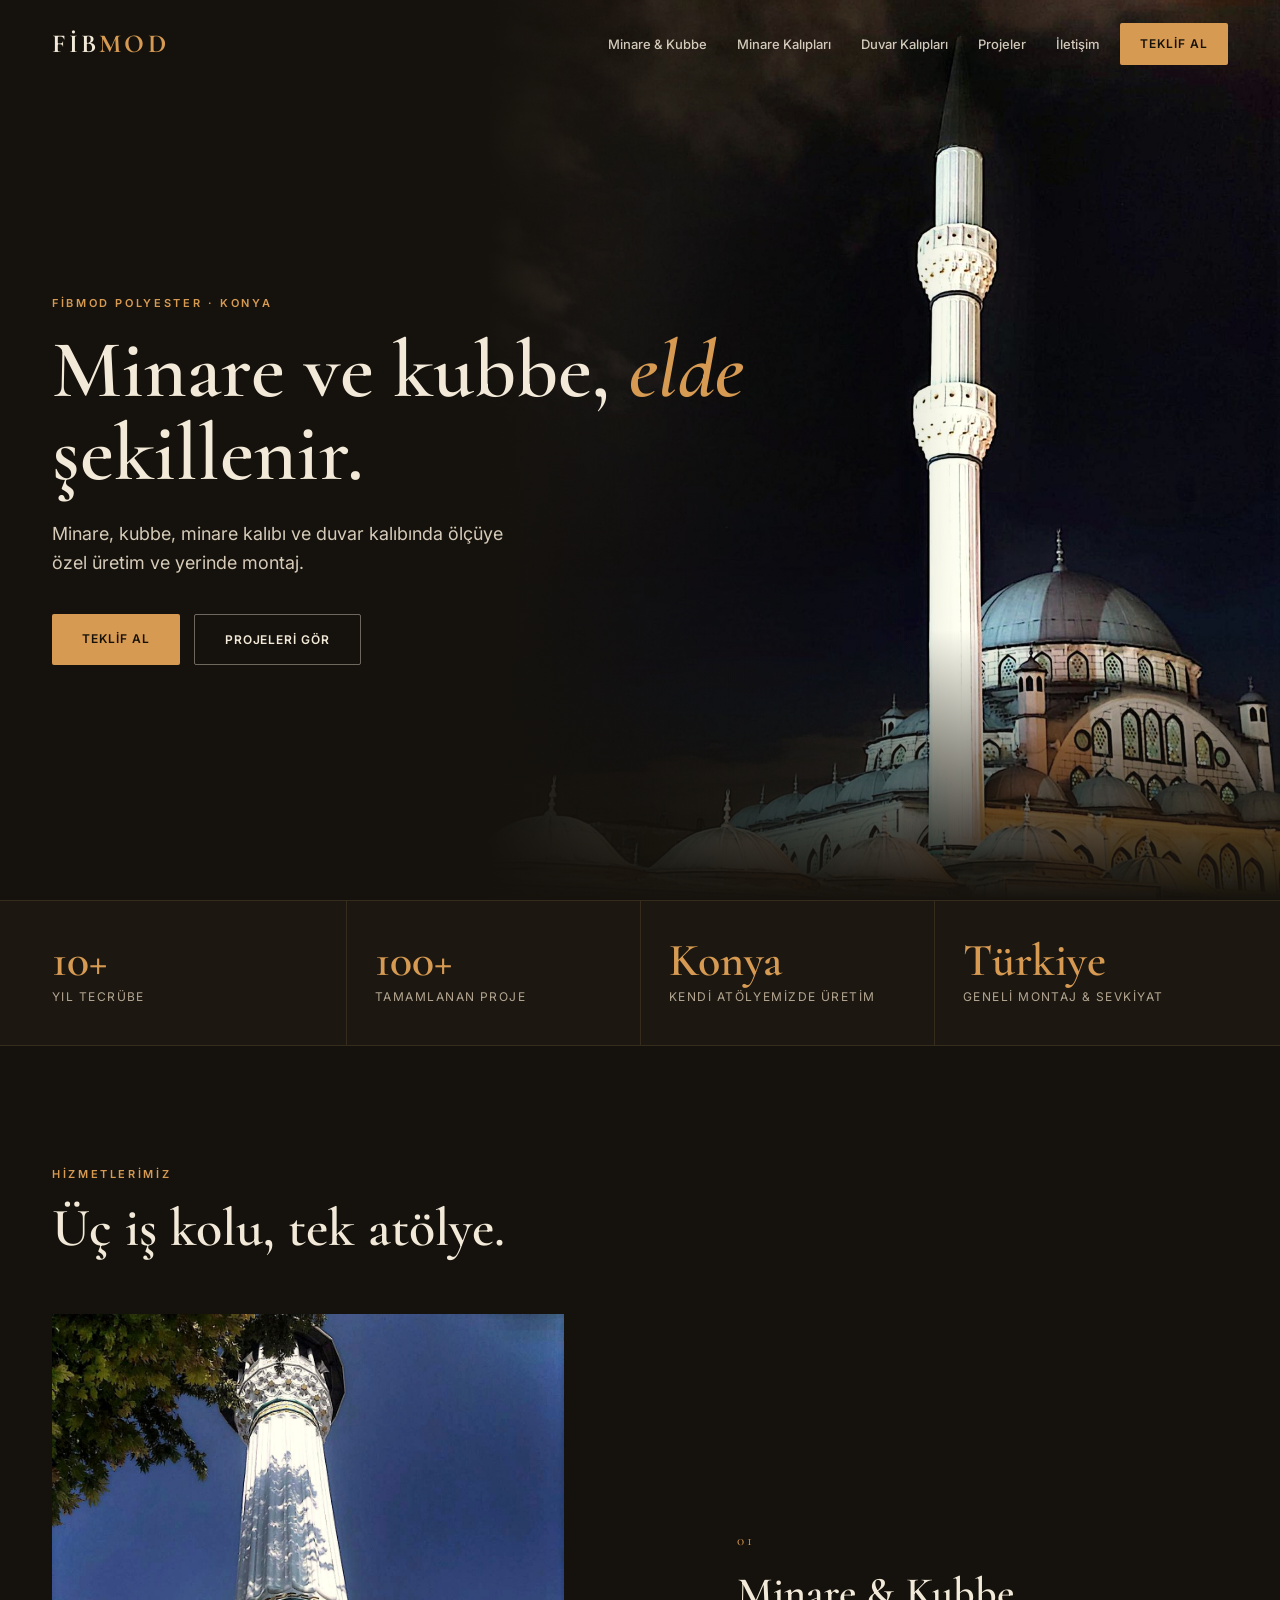
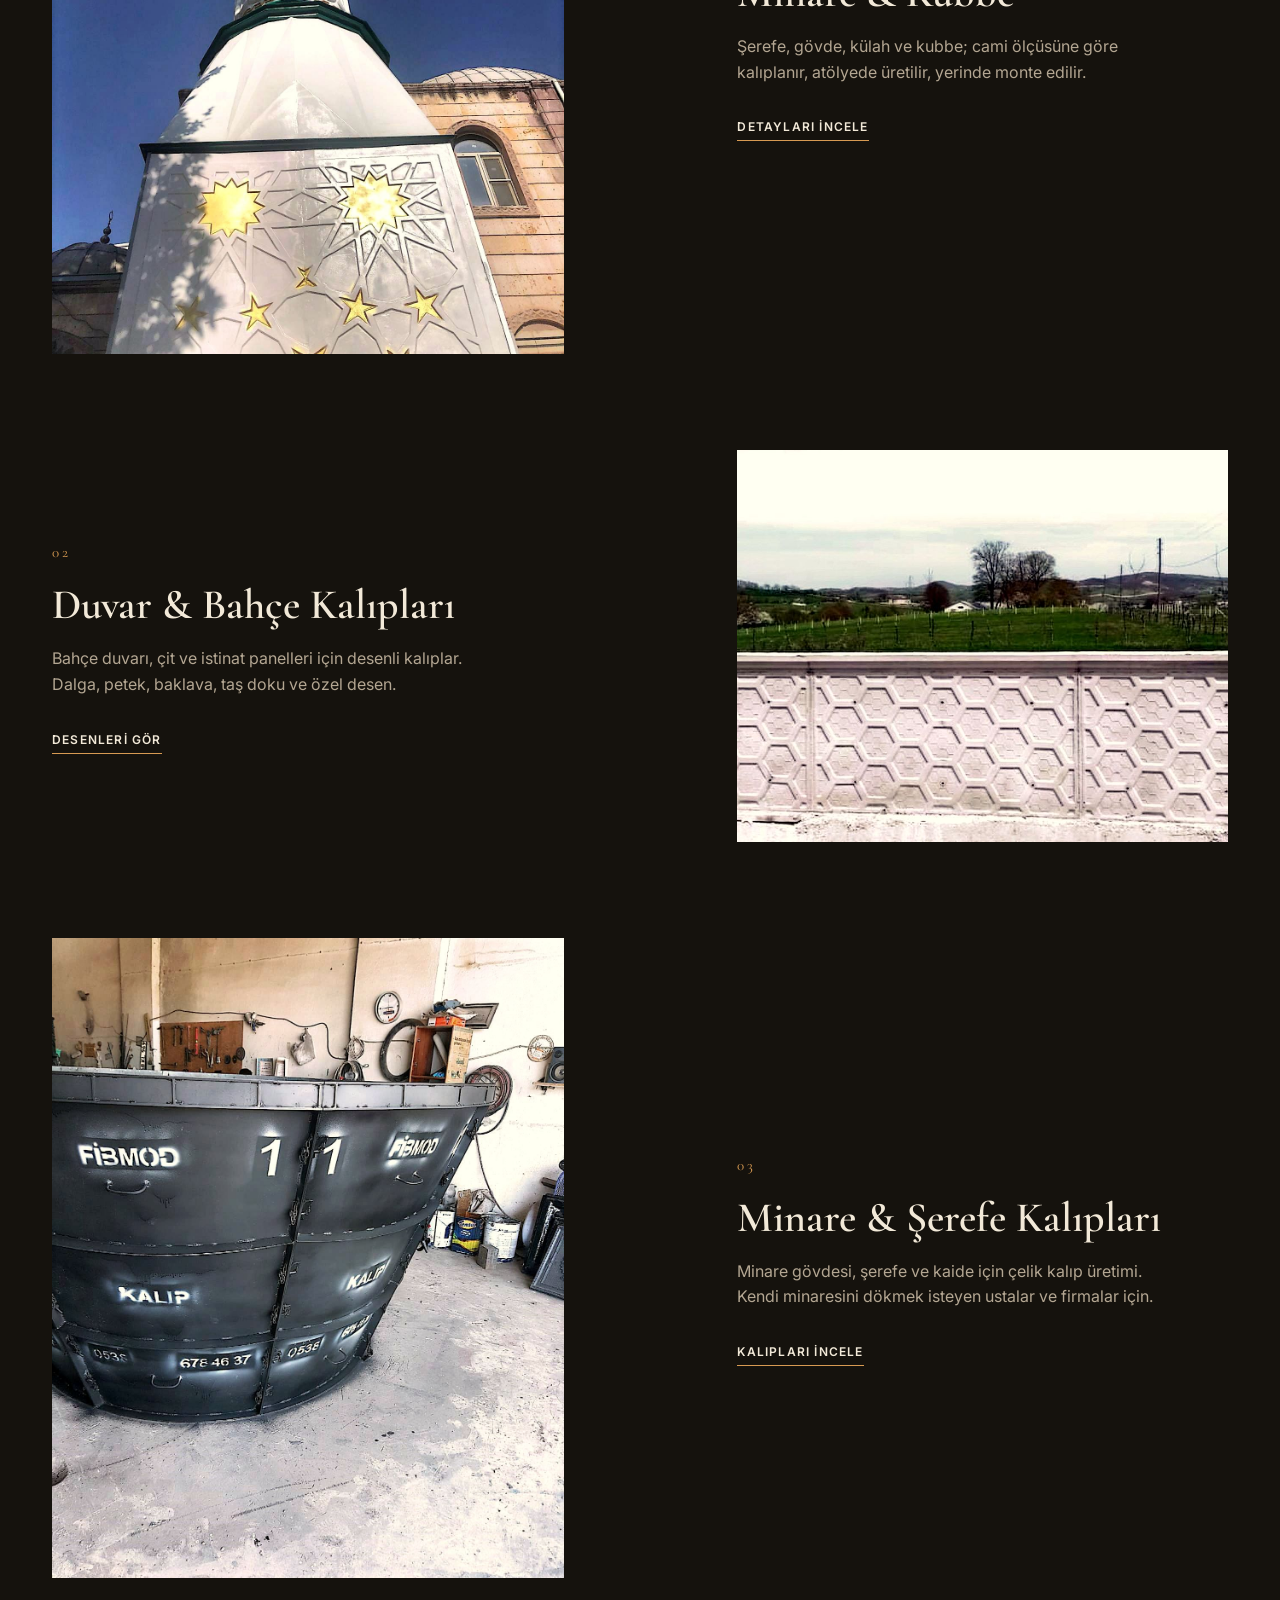
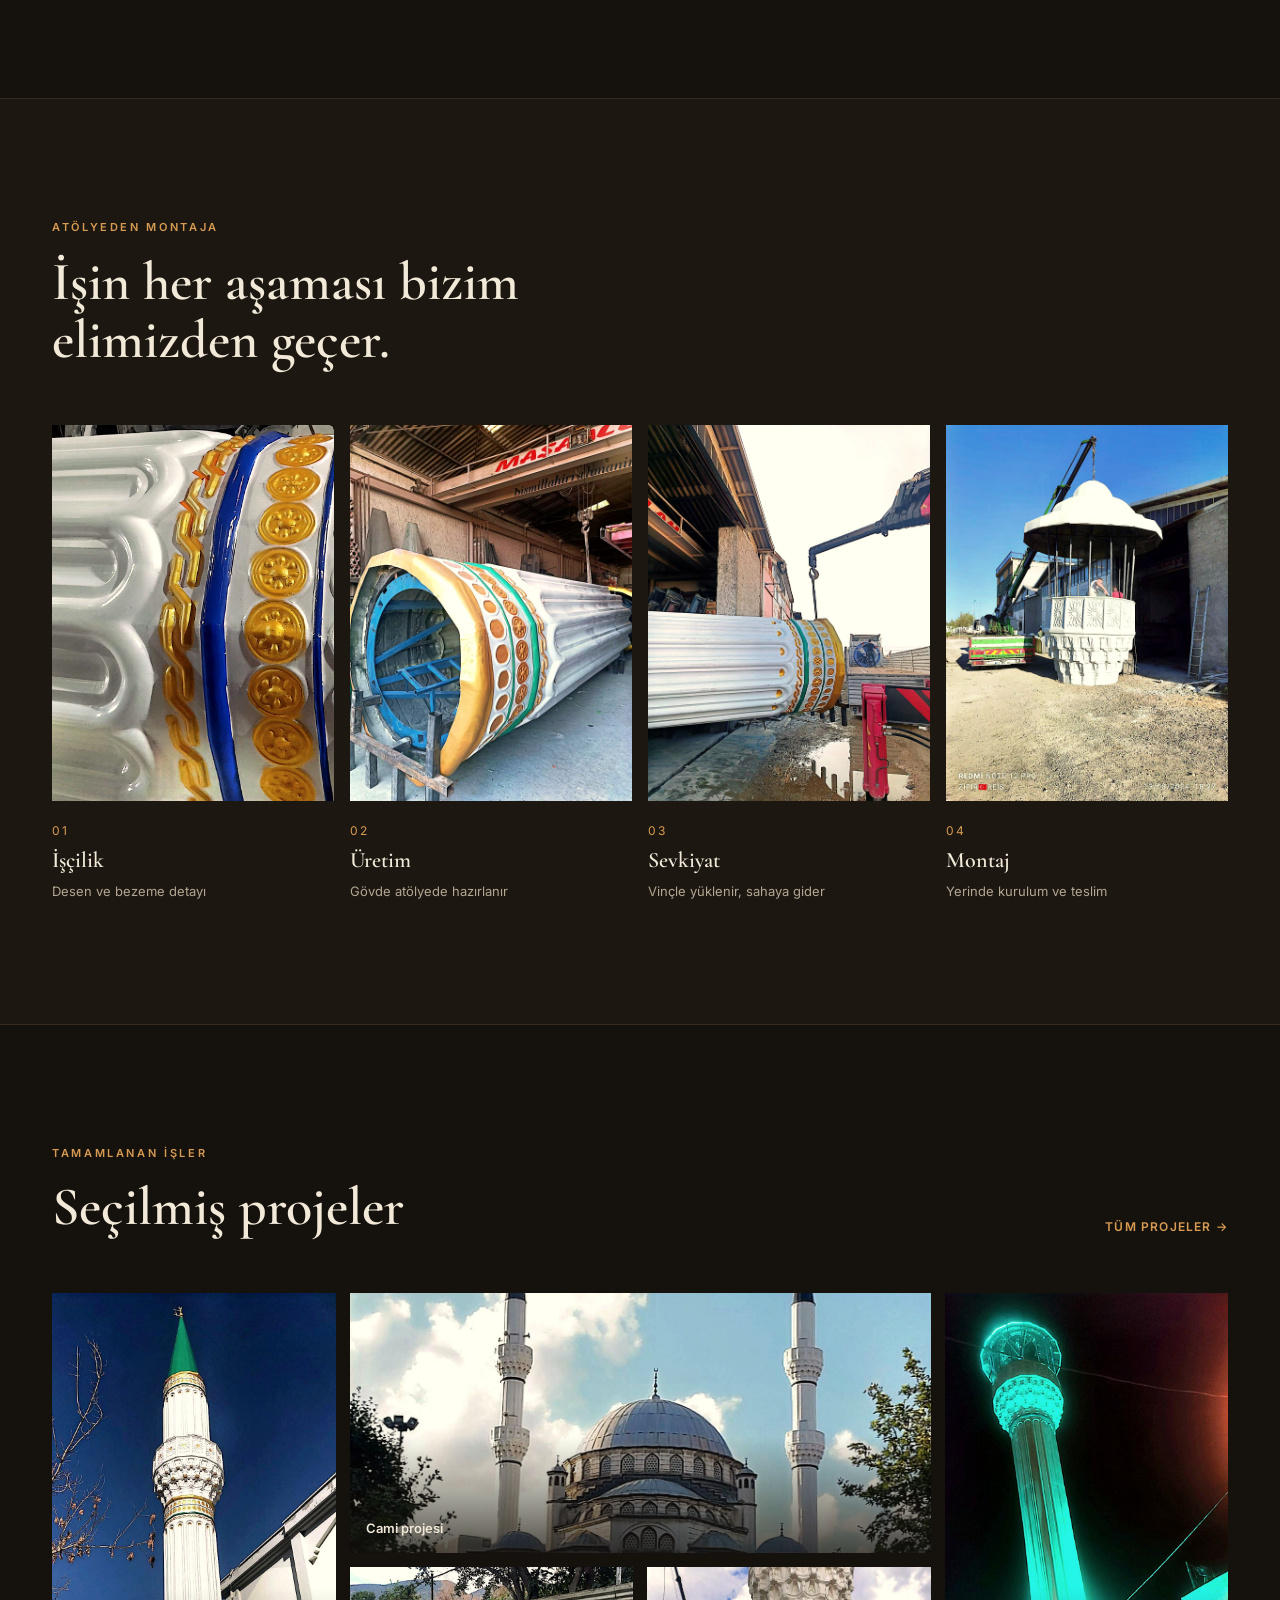
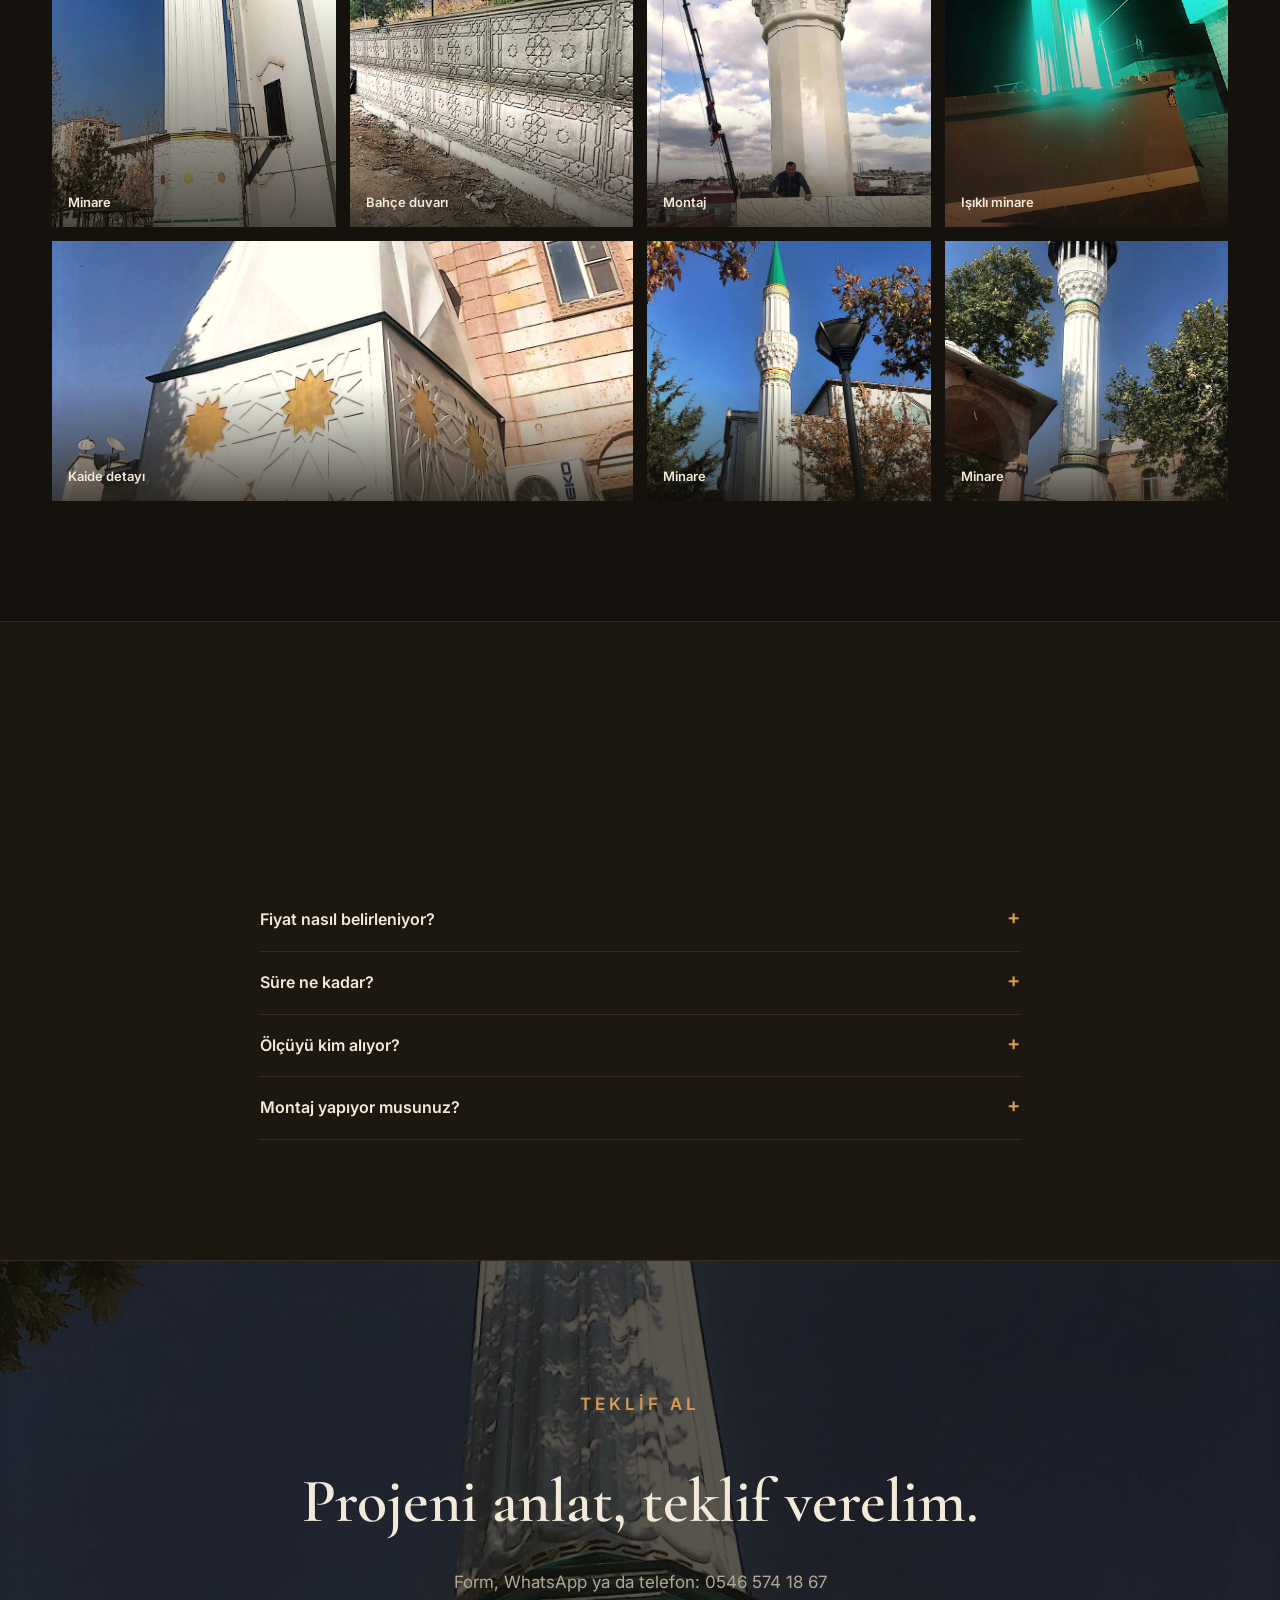
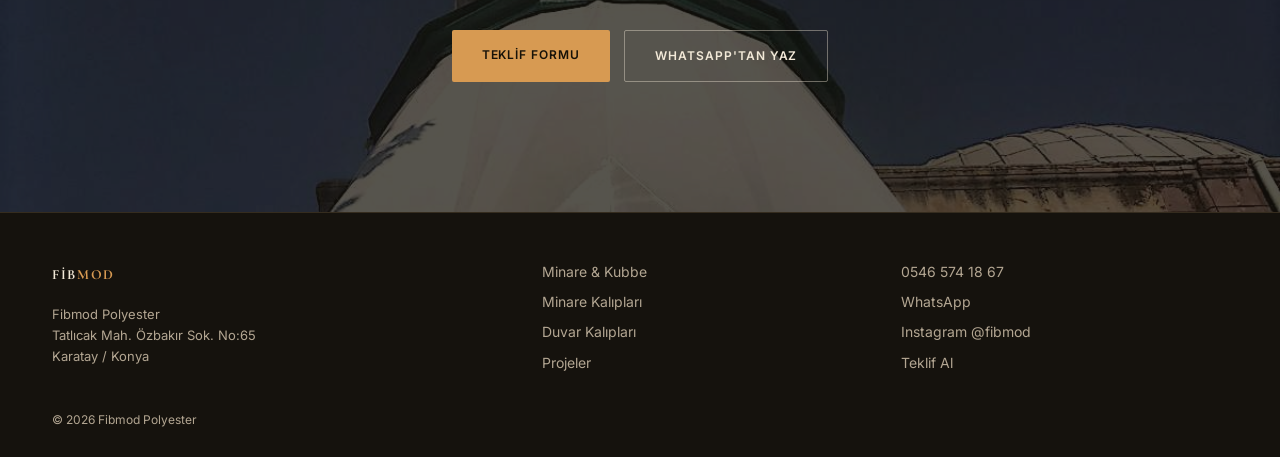
==== index.html @ ae0dadd7 "Add files via upload" ====
<!DOCTYPE html>
<html lang="tr">
<head>
<meta charset="UTF-8">
<meta name="viewport" content="width=device-width, initial-scale=1">
<title>Fibmod Polyester | Minare, Kubbe ve Kalıp Üretimi — Konya</title>
<meta name="description" content="Fibmod Polyester: Konya'da minare, kubbe, minare kalıbı ve desenli duvar kalıbı üretimi, Türkiye geneli montaj.">
<link rel="canonical" href="https://serkanacr93.github.io/fibmod/">
<meta property="og:title" content="Fibmod Polyester | Minare, Kubbe ve Kalıp Üretimi — Konya">
<meta property="og:description" content="Fibmod Polyester: Konya'da minare, kubbe, minare kalıbı ve desenli duvar kalıbı üretimi, Türkiye geneli montaj.">
<meta property="og:image" content="https://serkanacr93.github.io/fibmod/f031.jpg">
<meta property="og:type" content="website">
<link rel="icon" type="image/svg+xml" href="favicon.svg">
<link rel="preconnect" href="https://fonts.googleapis.com">
<link rel="preconnect" href="https://fonts.gstatic.com" crossorigin>
<link href="https://fonts.googleapis.com/css2?family=Cormorant+Garamond:wght@500;600;700&family=Inter:wght@400;500;600&display=swap" rel="stylesheet">
<link rel="stylesheet" href="fibmod.css?v=1">
<script type="application/ld+json">{"@context": "https://schema.org", "@type": "LocalBusiness", "name": "Fibmod Polyester", "description": "Minare, kubbe, minare kalıbı ve desenli duvar kalıbı üretimi ve montajı.", "url": "https://serkanacr93.github.io/fibmod/", "telephone": "+905465741867", "image": "https://serkanacr93.github.io/fibmod/f031.jpg", "address": {"@type": "PostalAddress", "streetAddress": "Tatlıcak Mah. Özbakır Sok. No:65", "addressLocality": "Karatay", "addressRegion": "Konya", "addressCountry": "TR"}, "areaServed": "TR", "sameAs": ["https://www.instagram.com/fibmod/"]}</script>
</head>
<body>
<header><div class="wrap hd"><a class="logo" href="index.html">FİB<span>MOD</span></a>
<nav id="nav"><a href="minare-kubbe.html">Minare &amp; Kubbe</a><a href="kaliplar.html">Minare Kalıpları</a><a href="duvar-kalip.html">Duvar Kalıpları</a><a href="projeler.html">Projeler</a><a href="iletisim.html">İletişim</a></nav>
<a class="btn btn-p" href="iletisim.html#teklif">Teklif Al</a>
<button class="nt" id="nt" aria-label="Menü"><span></span><span></span><span></span></button></div></header>
<main>

<section class="hero"><img src="f031.jpg" alt="Gece ışıklı minare ve kubbe">
<div class="wrap hero-c"><p class="eyebrow">Fibmod Polyester · Konya</p>
<h1>Minare ve kubbe, <em>elde</em> şekillenir.</h1>
<p class="sub">Minare, kubbe, minare kalıbı ve duvar kalıbında ölçüye özel üretim ve yerinde montaj.</p>
<div class="acts"><a class="btn btn-p" href="iletisim.html#teklif">Teklif Al</a><a class="btn btn-o" href="projeler.html">Projeleri Gör</a></div></div></section>

<div class="stats"><div class="wrap">
<div class="stat"><b>10+</b><span>Yıl tecrübe</span></div><div class="stat"><b>100+</b><span>Tamamlanan proje</span></div>
<div class="stat"><b>Konya</b><span>Kendi atölyemizde üretim</span></div><div class="stat"><b>Türkiye</b><span>Geneli montaj &amp; sevkiyat</span></div></div></div>

<section class="blk"><div class="wrap">
<div class="sec-h rv"><div><p class="eyebrow">Hizmetlerimiz</p><h2>Üç iş kolu, tek atölye.</h2></div></div>
<div class="svc rv"><div class="ph tall"><img src="f374.jpg" alt="Yıldız motifli minare kaidesi" style="object-position:50% 40%" loading="lazy"></div><div><div class="num">01</div><h3>Minare &amp; Kubbe</h3><p>Şerefe, gövde, külah ve kubbe; cami ölçüsüne göre kalıplanır, atölyede üretilir, yerinde monte edilir.</p><a class="lnk" href="minare-kubbe.html">Detayları incele</a></div></div>
<div class="svc rev rv"><div class="ph"><img src="f199.jpg" alt="Petek desenli bahçe duvarı" style="object-position:50% 70%" loading="lazy"></div><div><div class="num">02</div><h3>Duvar &amp; Bahçe Kalıpları</h3><p>Bahçe duvarı, çit ve istinat panelleri için desenli kalıplar. Dalga, petek, baklava, taş doku ve özel desen.</p><a class="lnk" href="duvar-kalip.html">Desenleri gör</a></div></div>
<div class="svc rv"><div class="ph tall"><img src="f392.jpg" alt="Fibmod minare kalıbı" style="object-position:50% 45%" loading="lazy"></div><div><div class="num">03</div><h3>Minare &amp; Şerefe Kalıpları</h3><p>Minare gövdesi, şerefe ve kaide için çelik kalıp üretimi. Kendi minaresini dökmek isteyen ustalar ve firmalar için.</p><a class="lnk" href="kaliplar.html">Kalıpları incele</a></div></div>
</div></section>

<section class="blk alt"><div class="wrap">
<div class="sec-h rv"><div><p class="eyebrow">Atölyeden Montaja</p><h2>İşin her aşaması bizim elimizden geçer.</h2></div></div>
<div class="strip">
<figure class="rv"><div class="ph"><img src="f059.jpg" alt="Minare bezeme detayı" loading="lazy"></div><figcaption><i>01</i><b>İşçilik</b><span>Desen ve bezeme detayı</span></figcaption></figure>
<figure class="rv"><div class="ph"><img src="f118.jpg" alt="Atölyede minare gövdesi" loading="lazy"></div><figcaption><i>02</i><b>Üretim</b><span>Gövde atölyede hazırlanır</span></figcaption></figure>
<figure class="rv"><div class="ph"><img src="f119.jpg" alt="Vinçle yükleme" loading="lazy"></div><figcaption><i>03</i><b>Sevkiyat</b><span>Vinçle yüklenir, sahaya gider</span></figcaption></figure>
<figure class="rv"><div class="ph"><img src="f083.jpg" alt="Şerefe montajı" loading="lazy"></div><figcaption><i>04</i><b>Montaj</b><span>Yerinde kurulum ve teslim</span></figcaption></figure>
</div></div></section>

<section class="blk"><div class="wrap">
<div class="sec-h rv"><div><p class="eyebrow">Tamamlanan İşler</p><h2>Seçilmiş projeler</h2></div><a href="projeler.html">Tüm projeler →</a></div>
<div class="mos rv">
<div class="t"><img src="f064.jpg" alt="Minare" loading="lazy"><span>Minare</span></div>
<div class="w"><img src="f054.jpg" alt="Cami projesi" style="object-position:50% 35%" loading="lazy"><span>Cami projesi</span></div>
<div class="t"><img src="f010.jpg" alt="Işıklı minare" loading="lazy"><span>Işıklı minare</span></div>
<div><img src="f190.jpg" alt="Bahçe duvarı" style="object-position:70% 20%" loading="lazy"><span>Bahçe duvarı</span></div>
<div><img src="f368.jpg" alt="Montaj" style="object-position:50% 30%" loading="lazy"><span>Montaj</span></div>
<div class="w"><img src="f367.jpg" alt="Kaide detayı" style="object-position:50% 96%" loading="lazy"><span>Kaide detayı</span></div>
<div><img src="f378.jpg" alt="Minare" style="object-position:50% 25%" loading="lazy"><span>Minare</span></div>
<div><img src="f365.jpg" alt="Minare" style="object-position:50% 20%" loading="lazy"><span>Minare</span></div>
</div></div></section>

<section class="blk alt" id="sss"><div class="wrap"><div class="sec-h rv" style="justify-content:center;text-align:center"><div><p class="eyebrow">Sıkça Sorulan Sorular</p><h2>SSS</h2></div></div><div class="faq"><details><summary>Fiyat nasıl belirleniyor?</summary><p>Fiyat listesi yayınlamıyoruz, çünkü her iş ölçüye özel. Fiyatı ürün türü, ölçü ve desen belirler. Net fiyat için teklif formunu doldurman ya da WhatsApp'tan yazman yeterli.</p></details><details><summary>Süre ne kadar?</summary><p>Süre projenin ölçüsüne ve yoğunluğa göre değişir. Keşif ve ölçü sonrası net takvimi birlikte belirliyoruz.</p></details><details><summary>Ölçüyü kim alıyor?</summary><p>Ölçü ve gerekli detaylar yerinde keşifle netleştirilir.</p></details><details><summary>Montaj yapıyor musunuz?</summary><p>Evet, ekibimizle yerinde montaj yapıp projeyi teslim ediyoruz. Türkiye geneli çalışıyoruz.</p></details></div></div></section>
<section class="cta"><img src="f374.jpg" alt="" loading="lazy"><div class="wrap"><p class="eyebrow">Teklif Al</p><h2>Projeni anlat, teklif verelim.</h2><p>Form, WhatsApp ya da telefon: 0546 574 18 67</p>
<div class="acts"><a class="btn btn-p" href="iletisim.html#teklif">Teklif Formu</a><a class="btn btn-o wa" data-msg="Merhaba, Fibmod'dan teklif almak istiyorum." href="#">WhatsApp'tan Yaz</a></div></div></section>

</main>
<footer><div class="wrap fg">
<div><a class="logo" href="index.html" style="display:inline-block;color:var(--ink)">FİB<span>MOD</span></a><p>Fibmod Polyester<br>Tatlıcak Mah. Özbakır Sok. No:65<br>Karatay / Konya</p></div>
<div><a href="minare-kubbe.html">Minare &amp; Kubbe</a><a href="kaliplar.html">Minare Kalıpları</a><a href="duvar-kalip.html">Duvar Kalıpları</a><a href="projeler.html">Projeler</a></div>
<div><a href="tel:+905465741867">0546 574 18 67</a><a class="wa" href="#">WhatsApp</a><a href="https://www.instagram.com/fibmod/" target="_blank" rel="noopener">Instagram @fibmod</a><a href="iletisim.html#teklif">Teklif Al</a></div>
</div><div class="wrap cp">© <span id="yr"></span> Fibmod Polyester</div></footer>
<div class="lb" id="lb"><img alt=""></div>
<script src="fibmod.js?v=1"></script>
</body>
</html>
---- fibmod.css ----
:root{--bg:#15120d;--bg2:#1c1811;--ink:#f2e9d8;--soft:#b3a692;--acc:#d79a52;--line:#352c1e;--serif:"Cormorant Garamond",Georgia,serif;--sans:"Inter",-apple-system,"Segoe UI",sans-serif}
*{box-sizing:border-box}html{scroll-behavior:smooth}
body{margin:0;background:var(--bg);color:var(--ink);font-family:var(--sans);line-height:1.6;-webkit-font-smoothing:antialiased}
img{display:block;width:100%;height:100%;object-fit:cover}
a{color:inherit}
.wrap{max-width:1240px;margin:0 auto;padding:0 32px}
.eyebrow{font-size:11px;letter-spacing:.24em;text-transform:uppercase;color:var(--acc);font-weight:600;margin:0 0 16px}
h1,h2,h3{font-family:var(--serif);font-weight:600;margin:0;color:var(--ink)}
p{color:var(--soft);margin:0}
.center{text-align:center}
.btn{display:inline-block;padding:15px 30px;font-size:12px;font-weight:600;letter-spacing:.08em;text-transform:uppercase;text-decoration:none;border-radius:2px;border:none;cursor:pointer;font-family:var(--sans)}
.btn-p{background:var(--acc);color:#171208}.btn-o{border:1px solid rgba(242,233,216,.4);color:var(--ink);background:none}
.btn:hover{opacity:.9}
header{position:fixed;top:0;left:0;right:0;z-index:20;transition:background .25s,border-color .25s;border-bottom:1px solid transparent}
header.solid,body.sub header{background:rgba(21,18,13,.94);backdrop-filter:blur(10px);border-color:var(--line)}
.hd{display:flex;align-items:center;justify-content:space-between;height:88px;transition:height .25s;gap:20px}
header.solid .hd,body.sub .hd{height:68px}
.logo{font-family:var(--serif);font-size:26px;font-weight:700;letter-spacing:.12em;color:var(--ink);text-decoration:none}.logo span{color:var(--acc)}
nav{display:flex;gap:30px;margin-left:auto}nav a{color:var(--ink);opacity:.85;text-decoration:none;font-size:13px;font-weight:500}
nav a:hover,nav a.on{color:var(--acc);opacity:1}
.hd .btn{padding:11px 20px}
.nt{display:none;background:none;border:none;width:36px;height:36px;padding:0;cursor:pointer;flex-direction:column;justify-content:center;gap:6px}
.nt span{display:block;height:2px;background:var(--ink)}
.hero{position:relative;height:100vh;min-height:680px;max-height:900px;overflow:hidden}
.hero img{position:absolute;top:0;right:0;bottom:0;left:auto;width:62%;object-position:50% 30%}
.hero::after{content:"";position:absolute;inset:0;background:linear-gradient(90deg,rgba(21,18,13,1) 0%,rgba(21,18,13,1) 38%,rgba(21,18,13,.55) 52%,rgba(21,18,13,0) 75%),linear-gradient(0deg,rgba(21,18,13,1) 0%,rgba(21,18,13,0) 30%)}
.hero-c{position:relative;z-index:2;height:100%;display:flex;flex-direction:column;justify-content:center;padding-top:60px}
.hero h1{font-size:clamp(44px,6.4vw,88px);line-height:1.02;max-width:720px}
.hero h1 em{color:var(--acc);font-style:italic}
.hero p.sub{font-size:18px;max-width:480px;margin:24px 0 36px;color:#d6cbb8}
.acts{display:flex;gap:14px;flex-wrap:wrap}
.stats{border-top:1px solid var(--line);border-bottom:1px solid var(--line);background:var(--bg2)}
.stats .wrap{display:grid;grid-template-columns:repeat(4,1fr)}
.stat{padding:36px 28px;border-left:1px solid var(--line)}.stat:first-child{border-left:none;padding-left:0}
.stat b{display:block;font-family:var(--serif);font-size:46px;font-weight:600;color:var(--acc);line-height:1}
.stat span{font-size:12px;letter-spacing:.12em;text-transform:uppercase;color:var(--soft)}
section.blk{padding:120px 0}
section.alt{background:var(--bg2);border-top:1px solid var(--line);border-bottom:1px solid var(--line)}
.sec-h{display:flex;justify-content:space-between;align-items:end;margin-bottom:56px;gap:24px}
.sec-h h2{font-size:clamp(34px,4.4vw,54px);line-height:1.08;max-width:640px}
.sec-h a{color:var(--acc);font-size:12px;letter-spacing:.1em;text-transform:uppercase;text-decoration:none;font-weight:600;white-space:nowrap}
.svc{display:grid;grid-template-columns:1.25fr 1fr;gap:72px;align-items:center;margin-bottom:96px}
.svc:last-child{margin-bottom:0}.svc.rev .ph{order:2}
.svc .ph{aspect-ratio:5/4;overflow:hidden}.svc .ph.tall{aspect-ratio:4/5;max-height:640px}
.svc .num{font-family:var(--serif);font-size:15px;color:var(--acc);letter-spacing:.2em;margin-bottom:18px}
.svc h3{font-size:42px;line-height:1.1;margin-bottom:18px}.svc p{font-size:16px;max-width:440px;margin-bottom:28px}
.lnk{color:var(--ink);font-size:12px;letter-spacing:.1em;text-transform:uppercase;font-weight:600;text-decoration:none;border-bottom:1px solid var(--acc);padding-bottom:6px}
.strip{display:grid;grid-template-columns:repeat(4,1fr);gap:16px}
.strip figure{margin:0}.strip .ph{aspect-ratio:3/4;overflow:hidden}
.strip figcaption{padding-top:16px}.strip figcaption b{display:block;font-family:var(--serif);font-size:22px;font-weight:600}
.strip figcaption span{font-size:13px;color:var(--soft)}
.strip i{font-style:normal;color:var(--acc);font-size:12px;letter-spacing:.18em}
.mos{display:grid;grid-template-columns:repeat(4,1fr);grid-auto-rows:260px;grid-auto-flow:dense;gap:14px}
.mos div{overflow:hidden;position:relative;cursor:zoom-in}.mos .t{grid-row:span 2}.mos .w{grid-column:span 2}
.mos span{position:absolute;left:16px;bottom:14px;font-size:13px;font-weight:600;z-index:2}
.mos div::after{content:"";position:absolute;inset:0;background:linear-gradient(0deg,rgba(21,18,13,.75),rgba(21,18,13,0) 45%)}
.mos div.hide{display:none}
.sq{display:grid;grid-template-columns:repeat(3,1fr);gap:14px}
.sq div{aspect-ratio:1/1;overflow:hidden;position:relative;cursor:zoom-in;border:1px solid var(--line)}
.sq span{position:absolute;left:14px;bottom:12px;font-size:13px;font-weight:600;z-index:2;text-shadow:0 1px 6px #000}
.page-top{padding:150px 0 80px}
.page-top h1{font-size:clamp(40px,5.4vw,72px);line-height:1.05;max-width:820px}
.page-top p.lead{font-size:18px;max-width:620px;margin:22px 0 34px;color:#d6cbb8}
.two{display:grid;grid-template-columns:1fr 1fr;gap:64px;align-items:center}
.two .ph{aspect-ratio:4/5;overflow:hidden;max-height:680px}
.two .ph.wide{aspect-ratio:5/4}
.steps{display:grid;grid-template-columns:repeat(4,1fr);gap:36px}
.steps b{font-family:var(--serif);font-size:44px;color:var(--acc);font-weight:600;line-height:1}
.steps h3{font-family:var(--sans);font-size:17px;font-weight:600;margin:12px 0 6px}.steps p{font-size:14px}
.faq{max-width:760px;margin:0 auto}
.faq details{border-bottom:1px solid var(--line);padding:18px 0}
.faq summary{cursor:pointer;font-weight:600;list-style:none;display:flex;justify-content:space-between;gap:16px}
.faq summary::-webkit-details-marker{display:none}
.faq summary::after{content:"+";color:var(--acc);font-size:20px;line-height:1}
.faq details[open] summary::after{content:"–"}
.faq details p{margin-top:12px;font-size:15px}
.filters{display:flex;gap:12px;flex-wrap:wrap;margin-bottom:32px}
.filters button{background:none;color:var(--soft);border:1px solid var(--line);padding:10px 20px;font:600 13px var(--sans);cursor:pointer;border-radius:2px}
.filters button.on{background:var(--acc);color:#171208;border-color:var(--acc)}
.qf{max-width:680px;margin:0 auto;display:grid;gap:18px}
.qf .row{display:grid;grid-template-columns:1fr 1fr;gap:18px}
.qf label{display:grid;gap:6px;font-size:12px;font-weight:600;letter-spacing:.04em;color:var(--soft);text-transform:uppercase}
.qf input,.qf select,.qf textarea{background:var(--bg);color:var(--ink);border:1px solid var(--line);border-radius:2px;padding:12px 14px;font:15px var(--sans)}
.qf input:focus,.qf select:focus,.qf textarea:focus{outline:none;border-color:var(--acc)}
.qf .btn{justify-self:start}.qf small{color:var(--soft);font-size:12px}
.cta{position:relative;padding:130px 0;text-align:center;overflow:hidden}
.cta img{position:absolute;inset:0;object-position:50% 40%;opacity:.28}
.cta .wrap{position:relative}.cta h2{font-size:clamp(36px,5vw,62px);margin-bottom:18px}.cta p{margin-bottom:34px;font-size:17px}
.cta .acts{justify-content:center}
footer{border-top:1px solid var(--line);padding:48px 0 28px}
.fg{display:grid;grid-template-columns:1.4fr 1fr 1fr;gap:32px;padding-bottom:28px}
.fg a{display:block;color:var(--soft);text-decoration:none;font-size:14px;margin-bottom:8px}.fg a:hover{color:var(--acc)}
.fg p{font-size:13px;margin-top:10px}
.cp{font-size:12px;color:var(--soft)}
.rv{opacity:0;transform:translateY(26px);transition:opacity .7s ease,transform .7s ease}.rv.in{opacity:1;transform:none}
.ph img,.mos img,.sq img{transition:transform .6s ease}.ph:hover img,.mos div:hover img,.sq div:hover img{transform:scale(1.04)}
.lb{position:fixed;inset:0;background:rgba(10,8,5,.94);z-index:50;display:none;align-items:center;justify-content:center;padding:32px;cursor:zoom-out}
.lb.on{display:flex}.lb img{width:auto;height:auto;max-width:100%;max-height:100%;object-fit:contain}
@media(prefers-reduced-motion:reduce){.rv{opacity:1;transform:none;transition:none}html{scroll-behavior:auto}}
@media(max-width:900px){
nav{display:none;position:absolute;top:100%;left:0;right:0;background:var(--bg);border-bottom:1px solid var(--line);flex-direction:column;gap:16px;padding:20px 24px 26px}
nav.open{display:flex}.nt{display:flex}.hd{height:68px}header{background:rgba(21,18,13,.94);border-color:var(--line)}
.wrap{padding:0 20px}
.hero{height:auto;min-height:0;max-height:none;padding:140px 0 70px}.hero img{width:100%;object-position:50% 30%}
.hero::after{background:linear-gradient(0deg,rgba(21,18,13,1) 8%,rgba(21,18,13,.78) 55%,rgba(21,18,13,.85) 100%)}
.stats .wrap{grid-template-columns:1fr 1fr}.stat{padding:22px 0 22px 18px}.stat:nth-child(odd){border-left:none;padding-left:0}.stat b{font-size:36px}
section.blk{padding:72px 0}.sec-h{display:block;margin-bottom:32px}.sec-h a{display:inline-block;margin-top:14px}
.svc,.two{grid-template-columns:1fr;gap:24px}.svc{margin-bottom:56px}.svc.rev .ph{order:0}.svc h3{font-size:32px}
.strip{grid-template-columns:1fr 1fr}.mos{grid-template-columns:1fr 1fr;grid-auto-rows:170px}.sq{grid-template-columns:1fr 1fr}
.steps{grid-template-columns:1fr 1fr;gap:28px}.page-top{padding:110px 0 56px}
.qf .row{grid-template-columns:1fr}.fg{grid-template-columns:1fr;gap:20px}.cta{padding:80px 0}
.hd .btn{padding:9px 14px;font-size:11px}
}
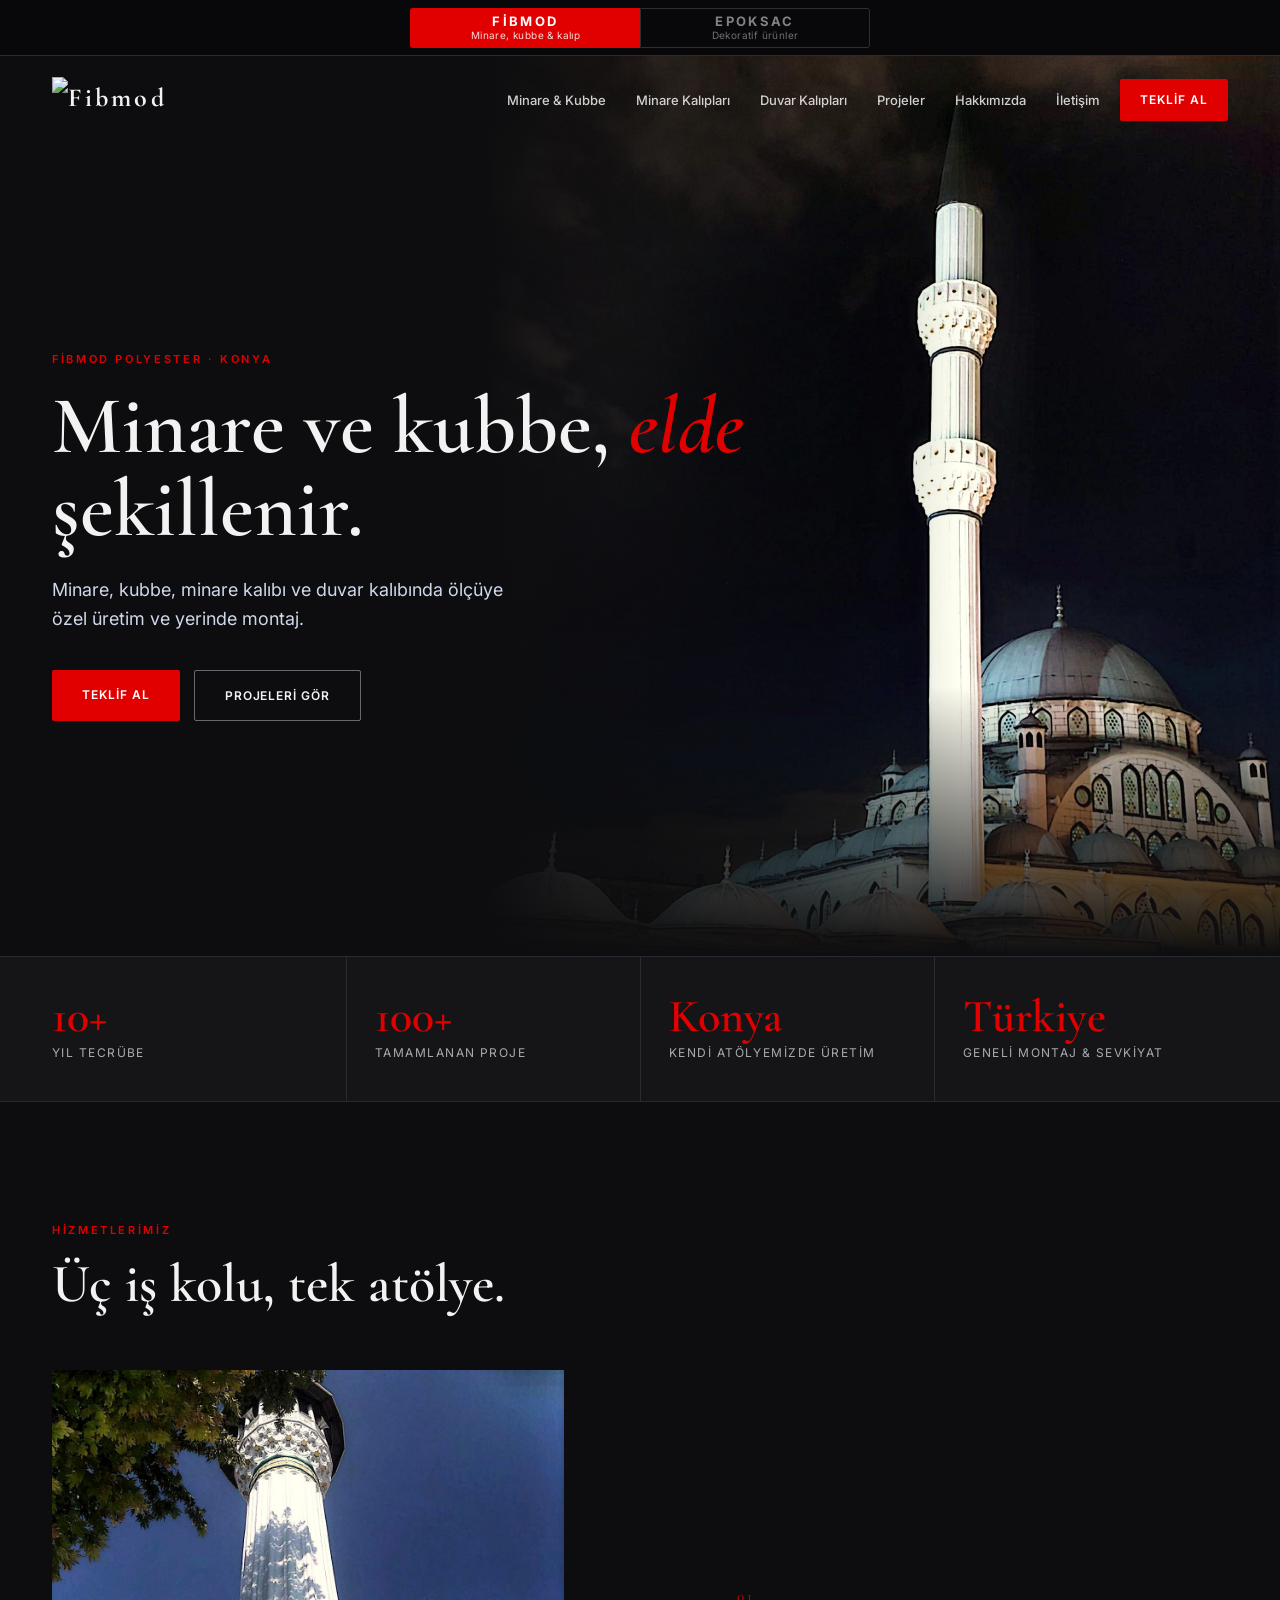
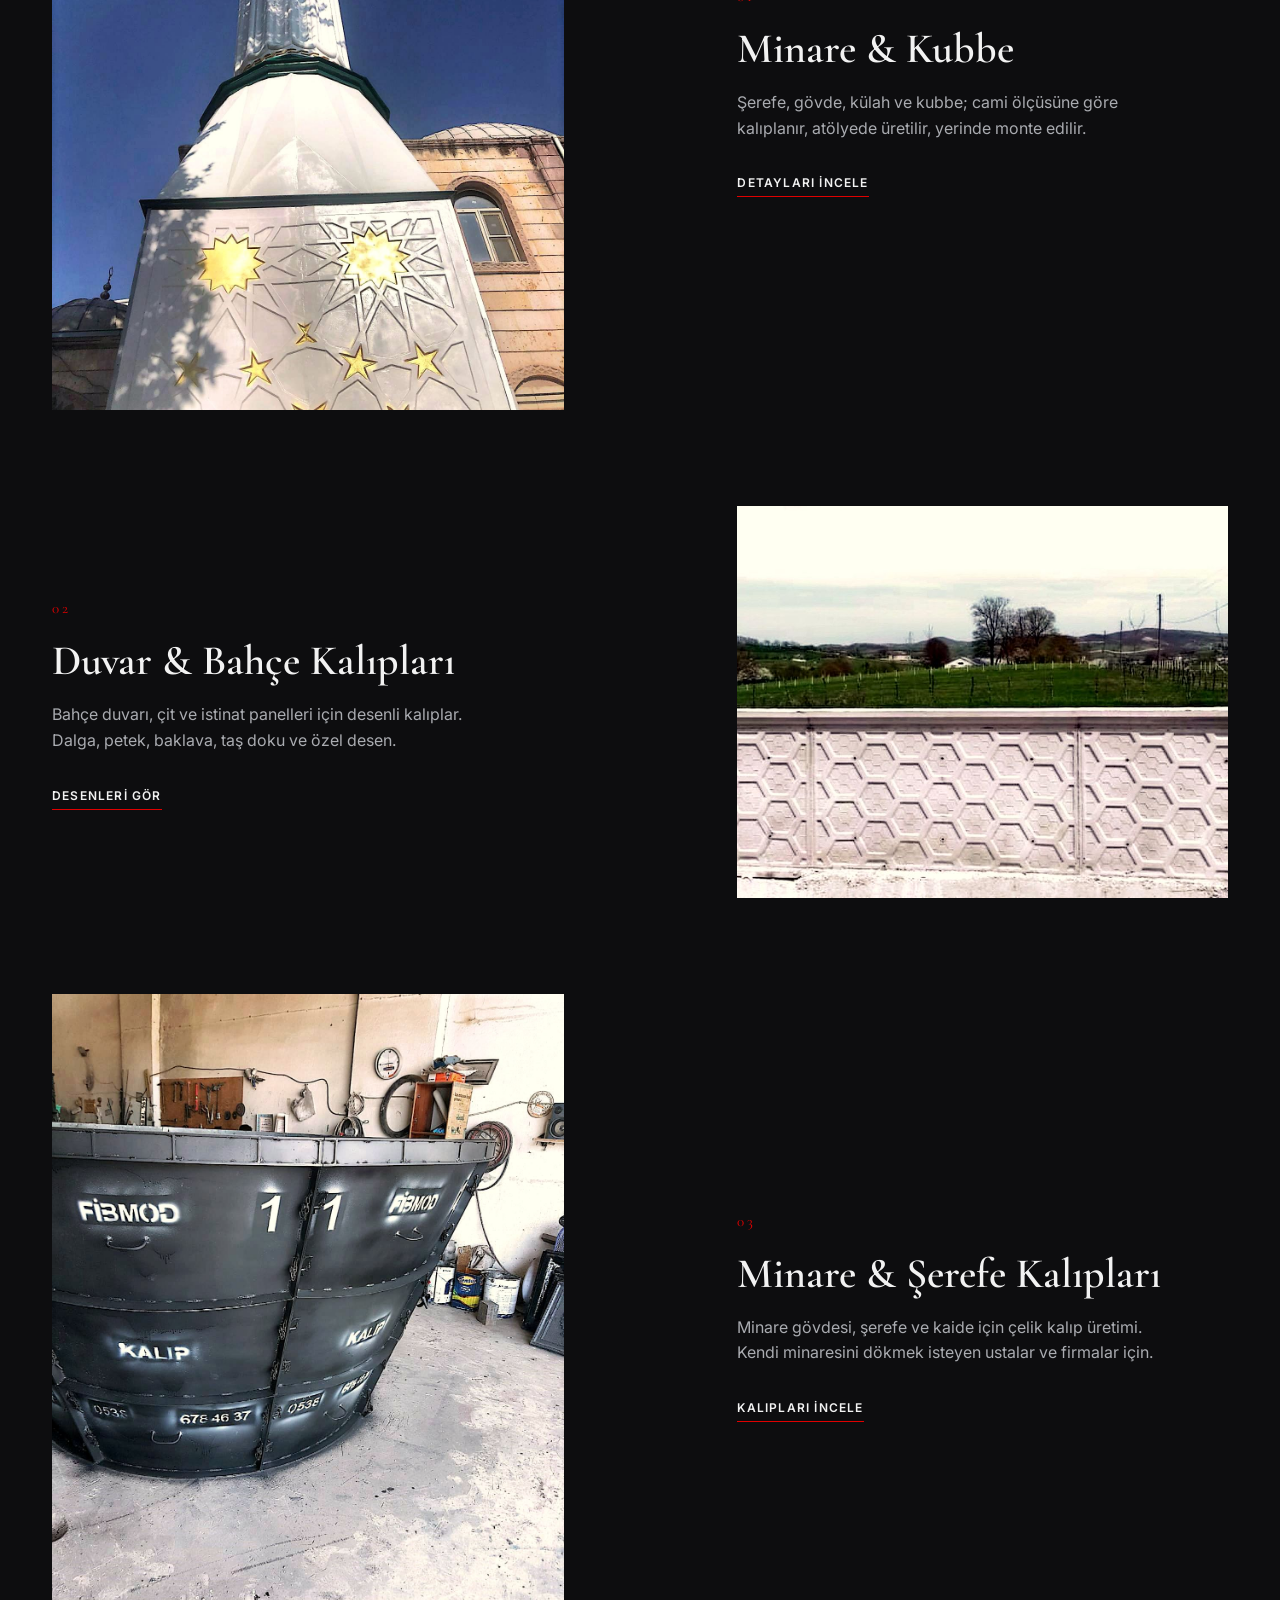
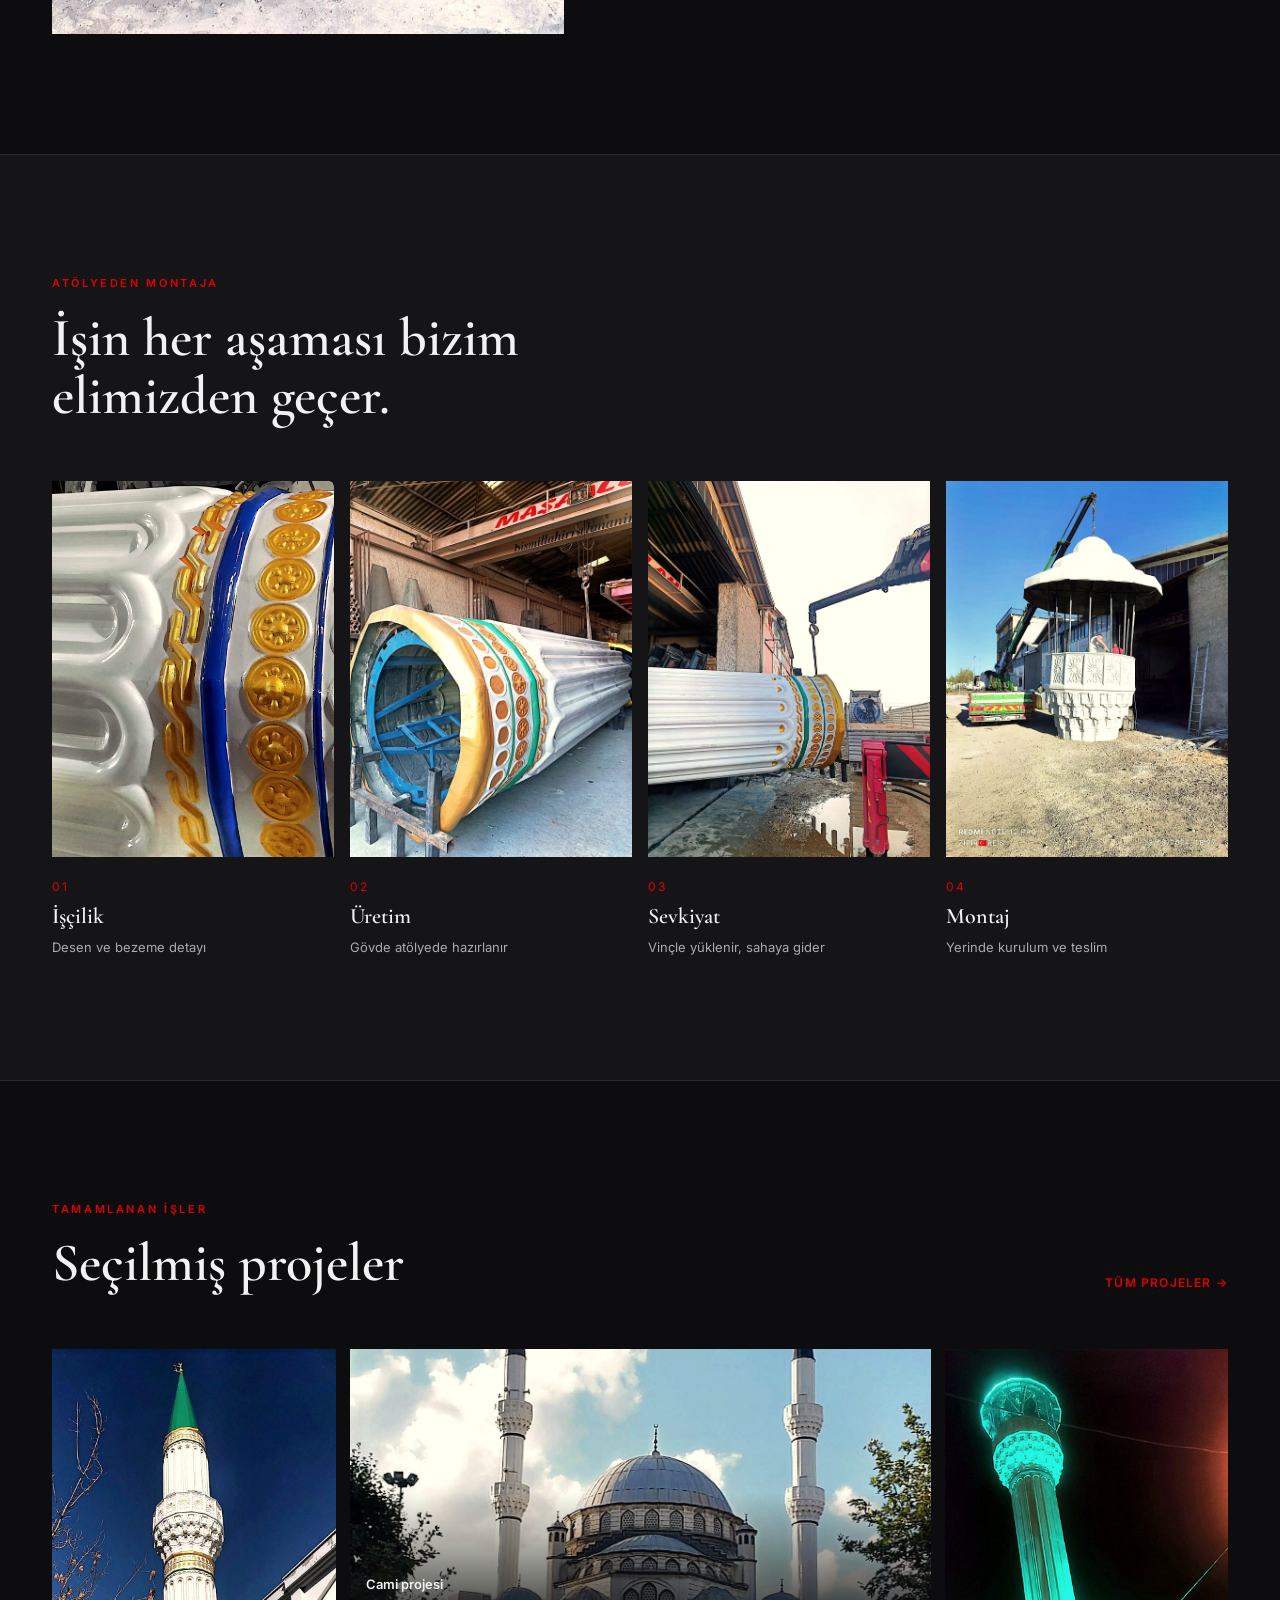
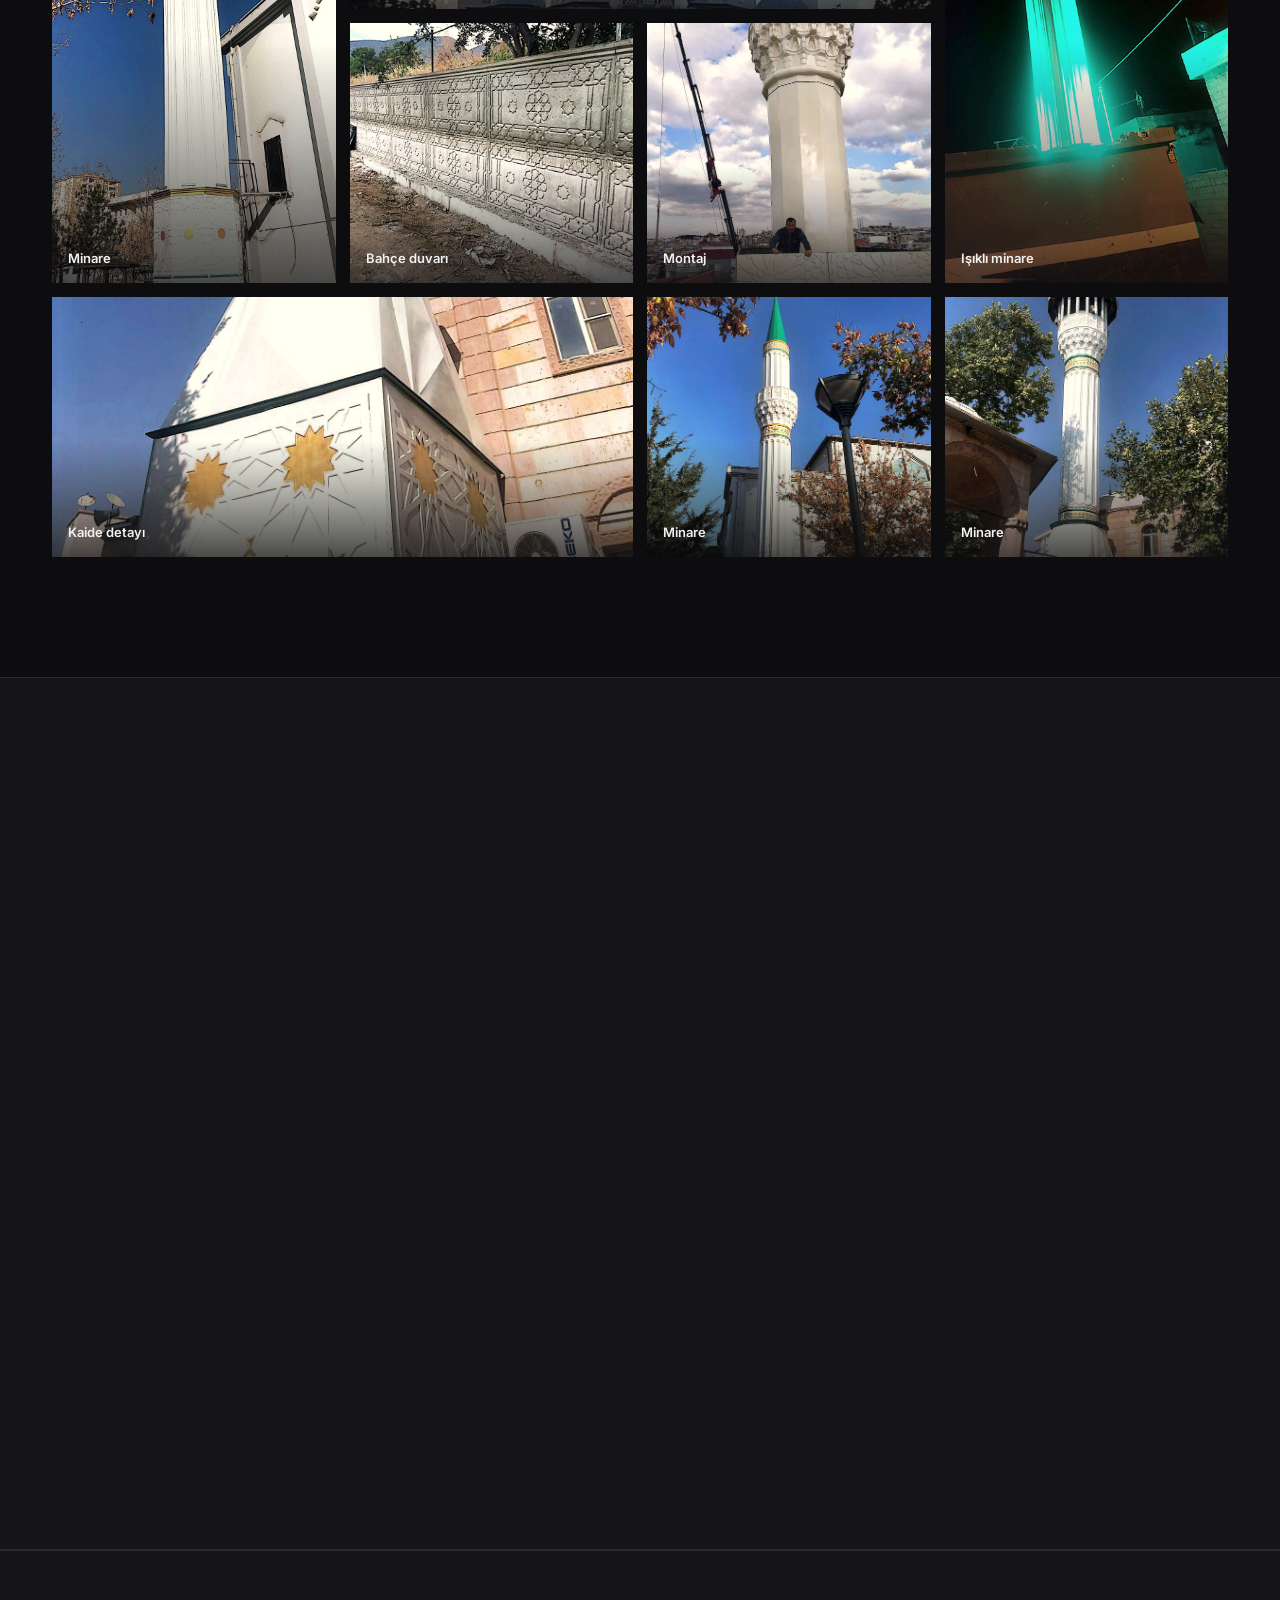
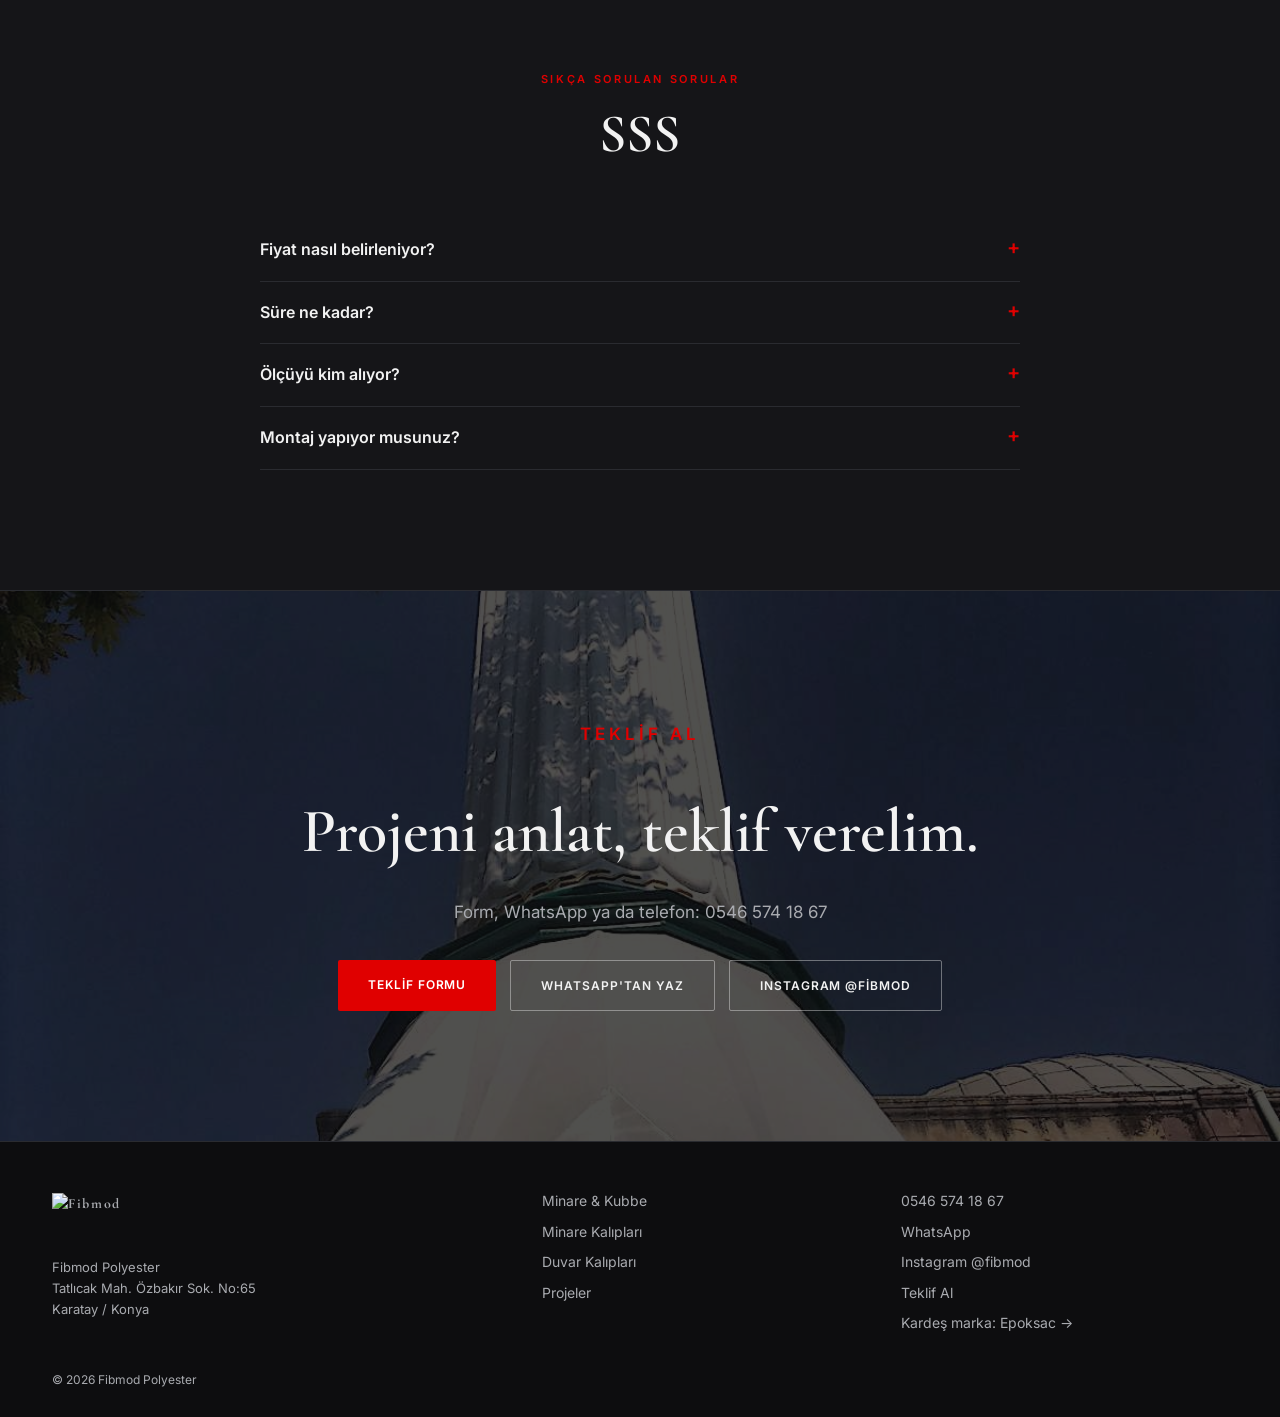
==== commit a88596e0: "Add files via upload" ====
--- a/index.html
+++ b/index.html
@@ -5,21 +5,22 @@
 <meta name="viewport" content="width=device-width, initial-scale=1">
 <title>Fibmod Polyester | Minare, Kubbe ve Kalıp Üretimi — Konya</title>
 <meta name="description" content="Fibmod Polyester: Konya'da minare, kubbe, minare kalıbı ve desenli duvar kalıbı üretimi, Türkiye geneli montaj.">
-<link rel="canonical" href="https://serkanacr93.github.io/fibmod/">
+<link rel="canonical" href="https://fibmod.epoksac.com/">
 <meta property="og:title" content="Fibmod Polyester | Minare, Kubbe ve Kalıp Üretimi — Konya">
 <meta property="og:description" content="Fibmod Polyester: Konya'da minare, kubbe, minare kalıbı ve desenli duvar kalıbı üretimi, Türkiye geneli montaj.">
-<meta property="og:image" content="https://serkanacr93.github.io/fibmod/f031.jpg">
+<meta property="og:image" content="https://fibmod.epoksac.com/f031.jpg">
 <meta property="og:type" content="website">
 <link rel="icon" type="image/svg+xml" href="favicon.svg">
 <link rel="preconnect" href="https://fonts.googleapis.com">
 <link rel="preconnect" href="https://fonts.gstatic.com" crossorigin>
 <link href="https://fonts.googleapis.com/css2?family=Cormorant+Garamond:wght@500;600;700&family=Inter:wght@400;500;600&display=swap" rel="stylesheet">
-<link rel="stylesheet" href="fibmod.css?v=1">
-<script type="application/ld+json">{"@context": "https://schema.org", "@type": "LocalBusiness", "name": "Fibmod Polyester", "description": "Minare, kubbe, minare kalıbı ve desenli duvar kalıbı üretimi ve montajı.", "url": "https://serkanacr93.github.io/fibmod/", "telephone": "+905465741867", "image": "https://serkanacr93.github.io/fibmod/f031.jpg", "address": {"@type": "PostalAddress", "streetAddress": "Tatlıcak Mah. Özbakır Sok. No:65", "addressLocality": "Karatay", "addressRegion": "Konya", "addressCountry": "TR"}, "areaServed": "TR", "sameAs": ["https://www.instagram.com/fibmod/"]}</script>
+<link rel="stylesheet" href="fibmod.css?v=4">
+<script type="application/ld+json">{"@context": "https://schema.org", "@type": "LocalBusiness", "name": "Fibmod Polyester", "description": "Minare, kubbe, minare kalıbı ve desenli duvar kalıbı üretimi ve montajı.", "url": "https://fibmod.epoksac.com/", "telephone": "+905465741867", "image": "https://fibmod.epoksac.com/f031.jpg", "address": {"@type": "PostalAddress", "streetAddress": "Tatlıcak Mah. Özbakır Sok. No:65", "addressLocality": "Karatay", "addressRegion": "Konya", "addressCountry": "TR"}, "areaServed": "TR", "sameAs": ["https://www.instagram.com/fibmod/"]}</script>
 </head>
 <body>
-<header><div class="wrap hd"><a class="logo" href="index.html">FİB<span>MOD</span></a>
-<nav id="nav"><a href="minare-kubbe.html">Minare &amp; Kubbe</a><a href="kaliplar.html">Minare Kalıpları</a><a href="duvar-kalip.html">Duvar Kalıpları</a><a href="projeler.html">Projeler</a><a href="iletisim.html">İletişim</a></nav>
+<div class="sw"><a class="on" href="https://fibmod.epoksac.com/"><b>FİBMOD</b><span>Minare, kubbe &amp; kalıp</span></a><a href="https://www.epoksac.com.tr/"><b>EPOKSAC</b><span>Dekoratif ürünler</span></a></div>
+<header><div class="wrap hd"><a class="logo" href="index.html"><img src="logo.svg" alt="Fibmod" height="38"></a>
+<nav id="nav"><a href="minare-kubbe.html">Minare &amp; Kubbe</a><a href="kaliplar.html">Minare Kalıpları</a><a href="duvar-kalip.html">Duvar Kalıpları</a><a href="projeler.html">Projeler</a><a href="index.html#hakkimizda">Hakkımızda</a><a href="iletisim.html">İletişim</a></nav>
 <a class="btn btn-p" href="iletisim.html#teklif">Teklif Al</a>
 <button class="nt" id="nt" aria-label="Menü"><span></span><span></span><span></span></button></div></header>
 <main>
@@ -63,17 +64,29 @@
 <div><img src="f365.jpg" alt="Minare" style="object-position:50% 20%" loading="lazy"><span>Minare</span></div>
 </div></div></section>
 
+<section class="blk alt" id="hakkimizda"><div class="wrap ab rv">
+<div><p class="eyebrow">Hakkımızda</p><h2>Fibmod Polyester</h2><p class="lead">Hayalinizdeki mimariyi, ustalığımızla şekillendiriyoruz.</p>
+<p>2016 yılından bu yana kalite, estetik ve güveni bir araya getiriyoruz. Fibmod olarak epoksi ve polyester tasarım alanında faaliyet gösteriyor; cami mimarisine değer katan minare, kubbe ve dekoratif yapı elemanlarının üretimini gerçekleştiriyoruz.</p>
+<p>Üretim anlayışımızın temelinde kaliteli malzeme, özenli işçilik ve müşteri memnuniyeti yer almaktadır. Gelişen üretim tekniklerini ve sektördeki tecrübemizi bir araya getirerek projelere özel, dayanıklı ve estetik çözümler sunuyoruz.</p>
+<h3 style="margin-top:30px">Neden Fibmod?</h3>
+<p>Her projeyi kendine özgü ihtiyaçlarıyla değerlendiriyor, müşterilerimize özel üretim çözümleri geliştiriyoruz. Üretimden montaja kadar her aşamada kaliteyi ve işçiliği ön planda tutuyoruz.</p>
+<p>2016'dan bugüne edindiğimiz tecrübe ve üretim gücümüzle geleceğin projelerine değer katmaya devam ediyoruz.</p>
+<p class="tags">Özel Üretim • Özenli İşçilik • Kaliteli Malzeme</p></div>
+<div><h3>Üretim ve hizmet alanlarımız</h3><ul>
+<li>Çelik minare üretimi</li><li>Işıklı minare sistemleri</li><li>Minare ve kubbe imalatı</li><li>Minare gövde üretimi</li><li>Minare kalıpları</li><li>Şerefe kalıpları</li><li>Gövde kalıpları</li><li>Polyester duvar kalıpları</li><li>Bahçe duvarı ve dekoratif duvar uygulamaları</li><li>Cami projelerine özel üretim</li><li>Projeye özel kalıp tasarımı ve imalatı</li><li>Montaj ve uygulama hizmetleri</li></ul></div>
+</div></section>
+
 <section class="blk alt" id="sss"><div class="wrap"><div class="sec-h rv" style="justify-content:center;text-align:center"><div><p class="eyebrow">Sıkça Sorulan Sorular</p><h2>SSS</h2></div></div><div class="faq"><details><summary>Fiyat nasıl belirleniyor?</summary><p>Fiyat listesi yayınlamıyoruz, çünkü her iş ölçüye özel. Fiyatı ürün türü, ölçü ve desen belirler. Net fiyat için teklif formunu doldurman ya da WhatsApp'tan yazman yeterli.</p></details><details><summary>Süre ne kadar?</summary><p>Süre projenin ölçüsüne ve yoğunluğa göre değişir. Keşif ve ölçü sonrası net takvimi birlikte belirliyoruz.</p></details><details><summary>Ölçüyü kim alıyor?</summary><p>Ölçü ve gerekli detaylar yerinde keşifle netleştirilir.</p></details><details><summary>Montaj yapıyor musunuz?</summary><p>Evet, ekibimizle yerinde montaj yapıp projeyi teslim ediyoruz. Türkiye geneli çalışıyoruz.</p></details></div></div></section>
 <section class="cta"><img src="f374.jpg" alt="" loading="lazy"><div class="wrap"><p class="eyebrow">Teklif Al</p><h2>Projeni anlat, teklif verelim.</h2><p>Form, WhatsApp ya da telefon: 0546 574 18 67</p>
-<div class="acts"><a class="btn btn-p" href="iletisim.html#teklif">Teklif Formu</a><a class="btn btn-o wa" data-msg="Merhaba, Fibmod'dan teklif almak istiyorum." href="#">WhatsApp'tan Yaz</a></div></div></section>
+<div class="acts"><a class="btn btn-p" href="iletisim.html#teklif">Teklif Formu</a><a class="btn btn-o wa" data-msg="Merhaba, Fibmod'dan teklif almak istiyorum." href="#">WhatsApp'tan Yaz</a><a class="btn btn-o" href="https://www.instagram.com/fibmod/" target="_blank" rel="noopener">Instagram @fibmod</a></div></div></section>
 
 </main>
 <footer><div class="wrap fg">
-<div><a class="logo" href="index.html" style="display:inline-block;color:var(--ink)">FİB<span>MOD</span></a><p>Fibmod Polyester<br>Tatlıcak Mah. Özbakır Sok. No:65<br>Karatay / Konya</p></div>
+<div><a class="logo" href="index.html" style="display:inline-block"><img src="logo.svg" alt="Fibmod" height="40"></a><p>Fibmod Polyester<br>Tatlıcak Mah. Özbakır Sok. No:65<br>Karatay / Konya</p></div>
 <div><a href="minare-kubbe.html">Minare &amp; Kubbe</a><a href="kaliplar.html">Minare Kalıpları</a><a href="duvar-kalip.html">Duvar Kalıpları</a><a href="projeler.html">Projeler</a></div>
-<div><a href="tel:+905465741867">0546 574 18 67</a><a class="wa" href="#">WhatsApp</a><a href="https://www.instagram.com/fibmod/" target="_blank" rel="noopener">Instagram @fibmod</a><a href="iletisim.html#teklif">Teklif Al</a></div>
+<div><a href="tel:+905465741867">0546 574 18 67</a><a class="wa" href="#">WhatsApp</a><a href="https://www.instagram.com/fibmod/" target="_blank" rel="noopener">Instagram @fibmod</a><a href="iletisim.html#teklif">Teklif Al</a><a href="https://www.epoksac.com.tr/" rel="noopener">Kardeş marka: Epoksac →</a></div>
 </div><div class="wrap cp">© <span id="yr"></span> Fibmod Polyester</div></footer>
 <div class="lb" id="lb"><img alt=""></div>
-<script src="fibmod.js?v=1"></script>
+<script src="fibmod.js?v=4"></script>
 </body>
 </html>
--- a/fibmod.css
+++ b/fibmod.css
@@ -1,6 +1,16 @@
 
-:root{--bg:#15120d;--bg2:#1c1811;--ink:#f2e9d8;--soft:#b3a692;--acc:#d79a52;--line:#352c1e;--serif:"Cormorant Garamond",Georgia,serif;--sans:"Inter",-apple-system,"Segoe UI",sans-serif}
+:root{--bg:#0d0d0f;--bg2:#151518;--ink:#f2f2f2;--soft:#a9abb0;--acc:#e00000;--line:#2a2b30;--serif:"Cormorant Garamond",Georgia,serif;--sans:"Inter",-apple-system,"Segoe UI",sans-serif}
 *{box-sizing:border-box}html{scroll-behavior:smooth}
+#hakkimizda{scroll-margin-top:130px}
+.ab{display:grid;grid-template-columns:1.1fr .9fr;gap:64px;align-items:start}.ab h2{font-size:clamp(30px,3.6vw,46px);line-height:1.1;margin-bottom:22px}.ab p{margin-bottom:16px}.ab .lead{font-family:var(--serif);font-style:italic;font-size:clamp(22px,2.6vw,30px);line-height:1.35;color:var(--acc);margin-bottom:28px}.ab ul{list-style:none;margin:0;padding:0;columns:1}.ab li{padding:10px 0;border-bottom:1px solid var(--line);font-size:15px}.ab li::before{content:"—";color:var(--acc);margin-right:12px}.ab .tags{margin-top:26px;font-size:12px;letter-spacing:.16em;text-transform:uppercase;color:var(--acc);font-weight:600}.ab h3{font-family:var(--serif);font-size:24px;margin:0 0 14px}@media(max-width:900px){.ab{grid-template-columns:1fr;gap:36px}}
+body{padding-top:56px}
+.sw{position:fixed;top:0;left:0;right:0;height:56px;z-index:60;display:flex;justify-content:center;align-items:center;background:#08080a;border-bottom:1px solid #2a2b30}
+.sw a{display:flex;flex-direction:column;align-items:center;justify-content:center;width:min(230px,44vw);height:40px;border:1px solid #3a3b41;color:#a9abb0;text-decoration:none}
+.sw a:first-child{border-right:none;border-radius:3px 0 0 3px}.sw a:last-child{border-radius:0 3px 3px 0}
+.sw b{font-size:13px;letter-spacing:.18em;line-height:1.1}.sw span{font-size:10px;letter-spacing:.04em;opacity:.85;line-height:1.2}
+.sw a.on{background:#e00000;border-color:#e00000;color:#fff}.sw a:not(.on){opacity:.75}
+@media(max-width:900px){.sw span{display:none}.sw a{height:36px}}
+
 body{margin:0;background:var(--bg);color:var(--ink);font-family:var(--sans);line-height:1.6;-webkit-font-smoothing:antialiased}
 img{display:block;width:100%;height:100%;object-fit:cover}
 a{color:inherit}
@@ -10,13 +20,13 @@
 p{color:var(--soft);margin:0}
 .center{text-align:center}
 .btn{display:inline-block;padding:15px 30px;font-size:12px;font-weight:600;letter-spacing:.08em;text-transform:uppercase;text-decoration:none;border-radius:2px;border:none;cursor:pointer;font-family:var(--sans)}
-.btn-p{background:var(--acc);color:#171208}.btn-o{border:1px solid rgba(242,233,216,.4);color:var(--ink);background:none}
+.btn-p{background:var(--acc);color:#fff}.btn-o{border:1px solid rgba(242,242,242,.4);color:var(--ink);background:none}
 .btn:hover{opacity:.9}
-header{position:fixed;top:0;left:0;right:0;z-index:20;transition:background .25s,border-color .25s;border-bottom:1px solid transparent}
-header.solid,body.sub header{background:rgba(21,18,13,.94);backdrop-filter:blur(10px);border-color:var(--line)}
+header{position:fixed;top:56px;left:0;right:0;z-index:20;transition:background .25s,border-color .25s;border-bottom:1px solid transparent}
+header.solid,body.sub header{background:rgba(13,13,15,.94);backdrop-filter:blur(10px);border-color:var(--line)}
 .hd{display:flex;align-items:center;justify-content:space-between;height:88px;transition:height .25s;gap:20px}
 header.solid .hd,body.sub .hd{height:68px}
-.logo{font-family:var(--serif);font-size:26px;font-weight:700;letter-spacing:.12em;color:var(--ink);text-decoration:none}.logo span{color:var(--acc)}
+.logo img{display:block;height:46px;width:auto}.logo{font-family:var(--serif);font-size:26px;font-weight:700;letter-spacing:.12em;color:var(--ink);text-decoration:none}.logo span{color:var(--acc)}
 nav{display:flex;gap:30px;margin-left:auto}nav a{color:var(--ink);opacity:.85;text-decoration:none;font-size:13px;font-weight:500}
 nav a:hover,nav a.on{color:var(--acc);opacity:1}
 .hd .btn{padding:11px 20px}
@@ -24,11 +34,11 @@
 .nt span{display:block;height:2px;background:var(--ink)}
 .hero{position:relative;height:100vh;min-height:680px;max-height:900px;overflow:hidden}
 .hero img{position:absolute;top:0;right:0;bottom:0;left:auto;width:62%;object-position:50% 30%}
-.hero::after{content:"";position:absolute;inset:0;background:linear-gradient(90deg,rgba(21,18,13,1) 0%,rgba(21,18,13,1) 38%,rgba(21,18,13,.55) 52%,rgba(21,18,13,0) 75%),linear-gradient(0deg,rgba(21,18,13,1) 0%,rgba(21,18,13,0) 30%)}
+.hero::after{content:"";position:absolute;inset:0;background:linear-gradient(90deg,rgba(13,13,15,1) 0%,rgba(13,13,15,1) 38%,rgba(13,13,15,.55) 52%,rgba(13,13,15,0) 75%),linear-gradient(0deg,rgba(13,13,15,1) 0%,rgba(13,13,15,0) 30%)}
 .hero-c{position:relative;z-index:2;height:100%;display:flex;flex-direction:column;justify-content:center;padding-top:60px}
 .hero h1{font-size:clamp(44px,6.4vw,88px);line-height:1.02;max-width:720px}
 .hero h1 em{color:var(--acc);font-style:italic}
-.hero p.sub{font-size:18px;max-width:480px;margin:24px 0 36px;color:#d6cbb8}
+.hero p.sub{font-size:18px;max-width:480px;margin:24px 0 36px;color:#cfd8ea}
 .acts{display:flex;gap:14px;flex-wrap:wrap}
 .stats{border-top:1px solid var(--line);border-bottom:1px solid var(--line);background:var(--bg2)}
 .stats .wrap{display:grid;grid-template-columns:repeat(4,1fr)}
@@ -54,14 +64,14 @@
 .mos{display:grid;grid-template-columns:repeat(4,1fr);grid-auto-rows:260px;grid-auto-flow:dense;gap:14px}
 .mos div{overflow:hidden;position:relative;cursor:zoom-in}.mos .t{grid-row:span 2}.mos .w{grid-column:span 2}
 .mos span{position:absolute;left:16px;bottom:14px;font-size:13px;font-weight:600;z-index:2}
-.mos div::after{content:"";position:absolute;inset:0;background:linear-gradient(0deg,rgba(21,18,13,.75),rgba(21,18,13,0) 45%)}
+.mos div::after{content:"";position:absolute;inset:0;background:linear-gradient(0deg,rgba(13,13,15,.75),rgba(13,13,15,0) 45%)}
 .mos div.hide{display:none}
 .sq{display:grid;grid-template-columns:repeat(3,1fr);gap:14px}
 .sq div{aspect-ratio:1/1;overflow:hidden;position:relative;cursor:zoom-in;border:1px solid var(--line)}
 .sq span{position:absolute;left:14px;bottom:12px;font-size:13px;font-weight:600;z-index:2;text-shadow:0 1px 6px #000}
 .page-top{padding:150px 0 80px}
 .page-top h1{font-size:clamp(40px,5.4vw,72px);line-height:1.05;max-width:820px}
-.page-top p.lead{font-size:18px;max-width:620px;margin:22px 0 34px;color:#d6cbb8}
+.page-top p.lead{font-size:18px;max-width:620px;margin:22px 0 34px;color:#cfd8ea}
 .two{display:grid;grid-template-columns:1fr 1fr;gap:64px;align-items:center}
 .two .ph{aspect-ratio:4/5;overflow:hidden;max-height:680px}
 .two .ph.wide{aspect-ratio:5/4}
@@ -77,7 +87,7 @@
 .faq details p{margin-top:12px;font-size:15px}
 .filters{display:flex;gap:12px;flex-wrap:wrap;margin-bottom:32px}
 .filters button{background:none;color:var(--soft);border:1px solid var(--line);padding:10px 20px;font:600 13px var(--sans);cursor:pointer;border-radius:2px}
-.filters button.on{background:var(--acc);color:#171208;border-color:var(--acc)}
+.filters button.on{background:var(--acc);color:#fff;border-color:var(--acc)}
 .qf{max-width:680px;margin:0 auto;display:grid;gap:18px}
 .qf .row{display:grid;grid-template-columns:1fr 1fr;gap:18px}
 .qf label{display:grid;gap:6px;font-size:12px;font-weight:600;letter-spacing:.04em;color:var(--soft);text-transform:uppercase}
@@ -100,10 +110,10 @@
 @media(prefers-reduced-motion:reduce){.rv{opacity:1;transform:none;transition:none}html{scroll-behavior:auto}}
 @media(max-width:900px){
 nav{display:none;position:absolute;top:100%;left:0;right:0;background:var(--bg);border-bottom:1px solid var(--line);flex-direction:column;gap:16px;padding:20px 24px 26px}
-nav.open{display:flex}.nt{display:flex}.hd{height:68px}header{background:rgba(21,18,13,.94);border-color:var(--line)}
+nav.open{display:flex}.nt{display:flex}.hd{height:68px}header{background:rgba(13,13,15,.94);border-color:var(--line)}
 .wrap{padding:0 20px}
 .hero{height:auto;min-height:0;max-height:none;padding:140px 0 70px}.hero img{width:100%;object-position:50% 30%}
-.hero::after{background:linear-gradient(0deg,rgba(21,18,13,1) 8%,rgba(21,18,13,.78) 55%,rgba(21,18,13,.85) 100%)}
+.hero::after{background:linear-gradient(0deg,rgba(13,13,15,1) 8%,rgba(13,13,15,.78) 55%,rgba(13,13,15,.85) 100%)}
 .stats .wrap{grid-template-columns:1fr 1fr}.stat{padding:22px 0 22px 18px}.stat:nth-child(odd){border-left:none;padding-left:0}.stat b{font-size:36px}
 section.blk{padding:72px 0}.sec-h{display:block;margin-bottom:32px}.sec-h a{display:inline-block;margin-top:14px}
 .svc,.two{grid-template-columns:1fr;gap:24px}.svc{margin-bottom:56px}.svc.rev .ph{order:0}.svc h3{font-size:32px}
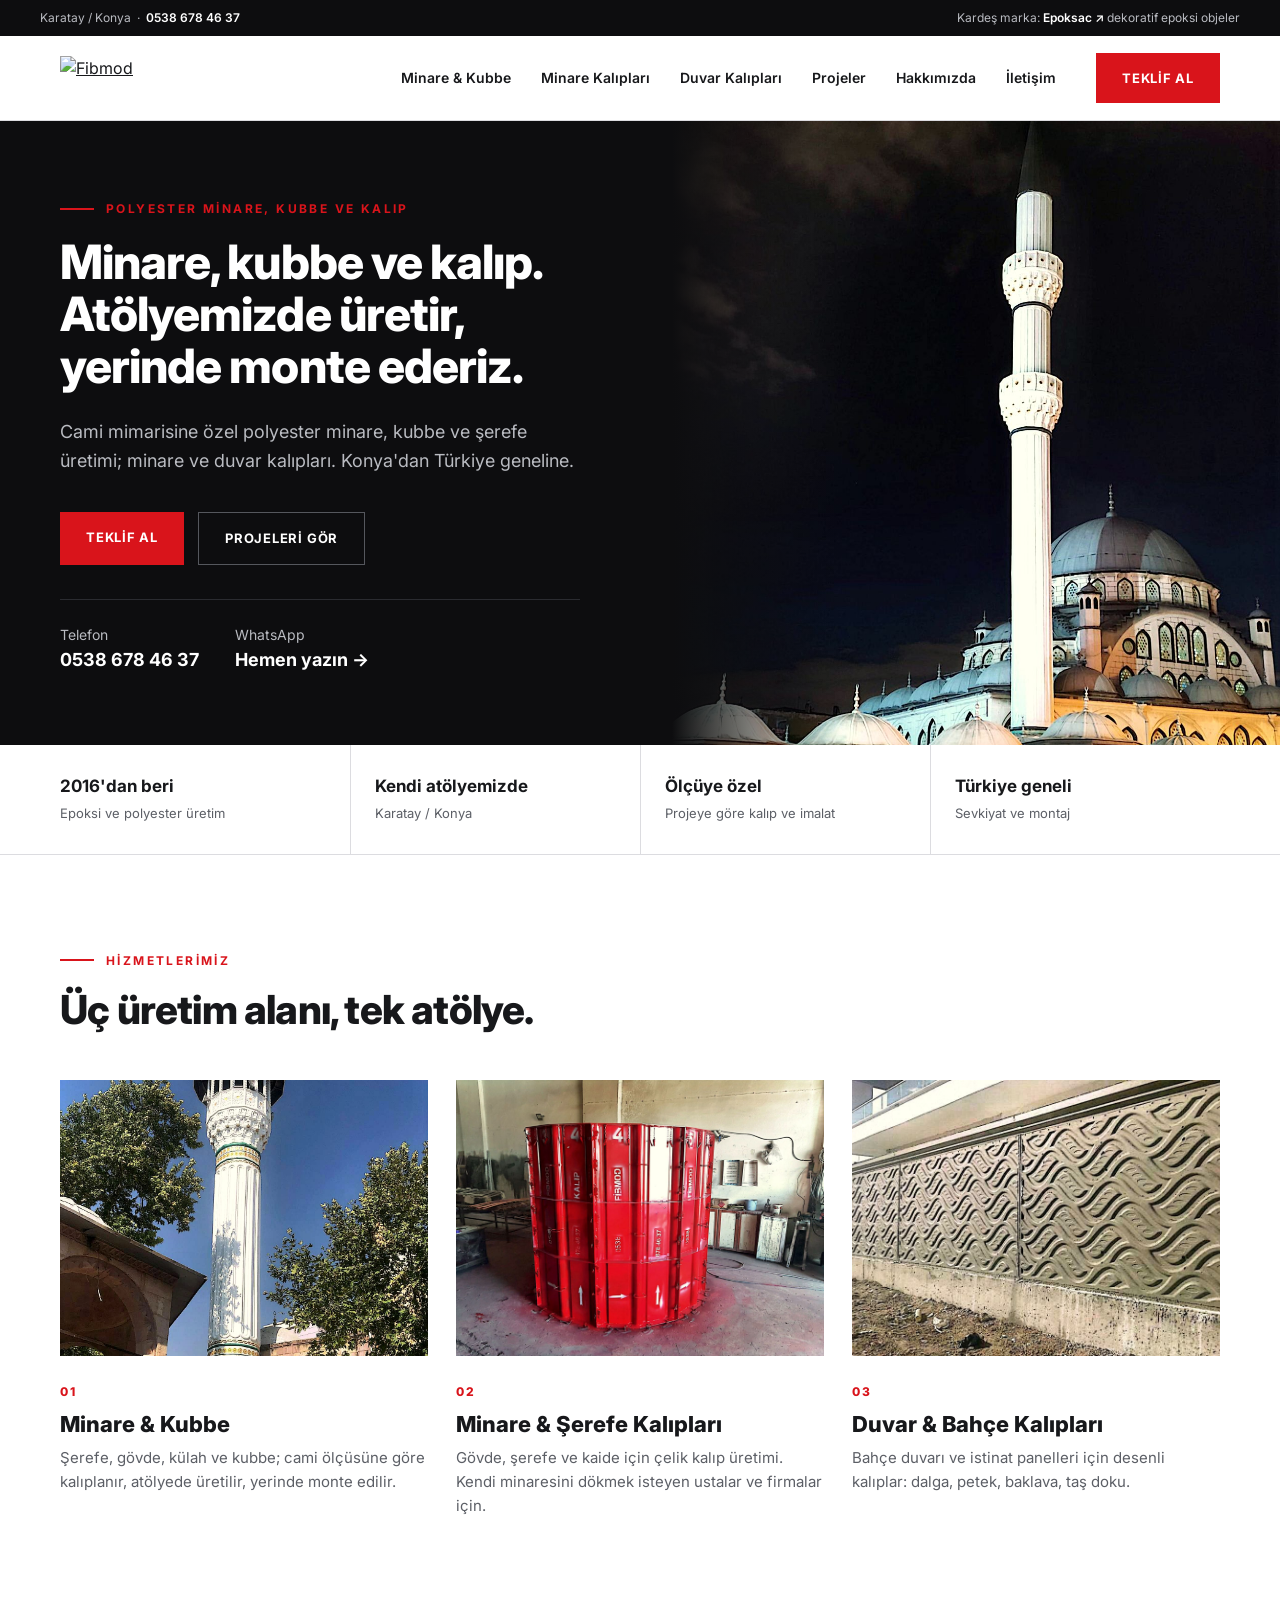
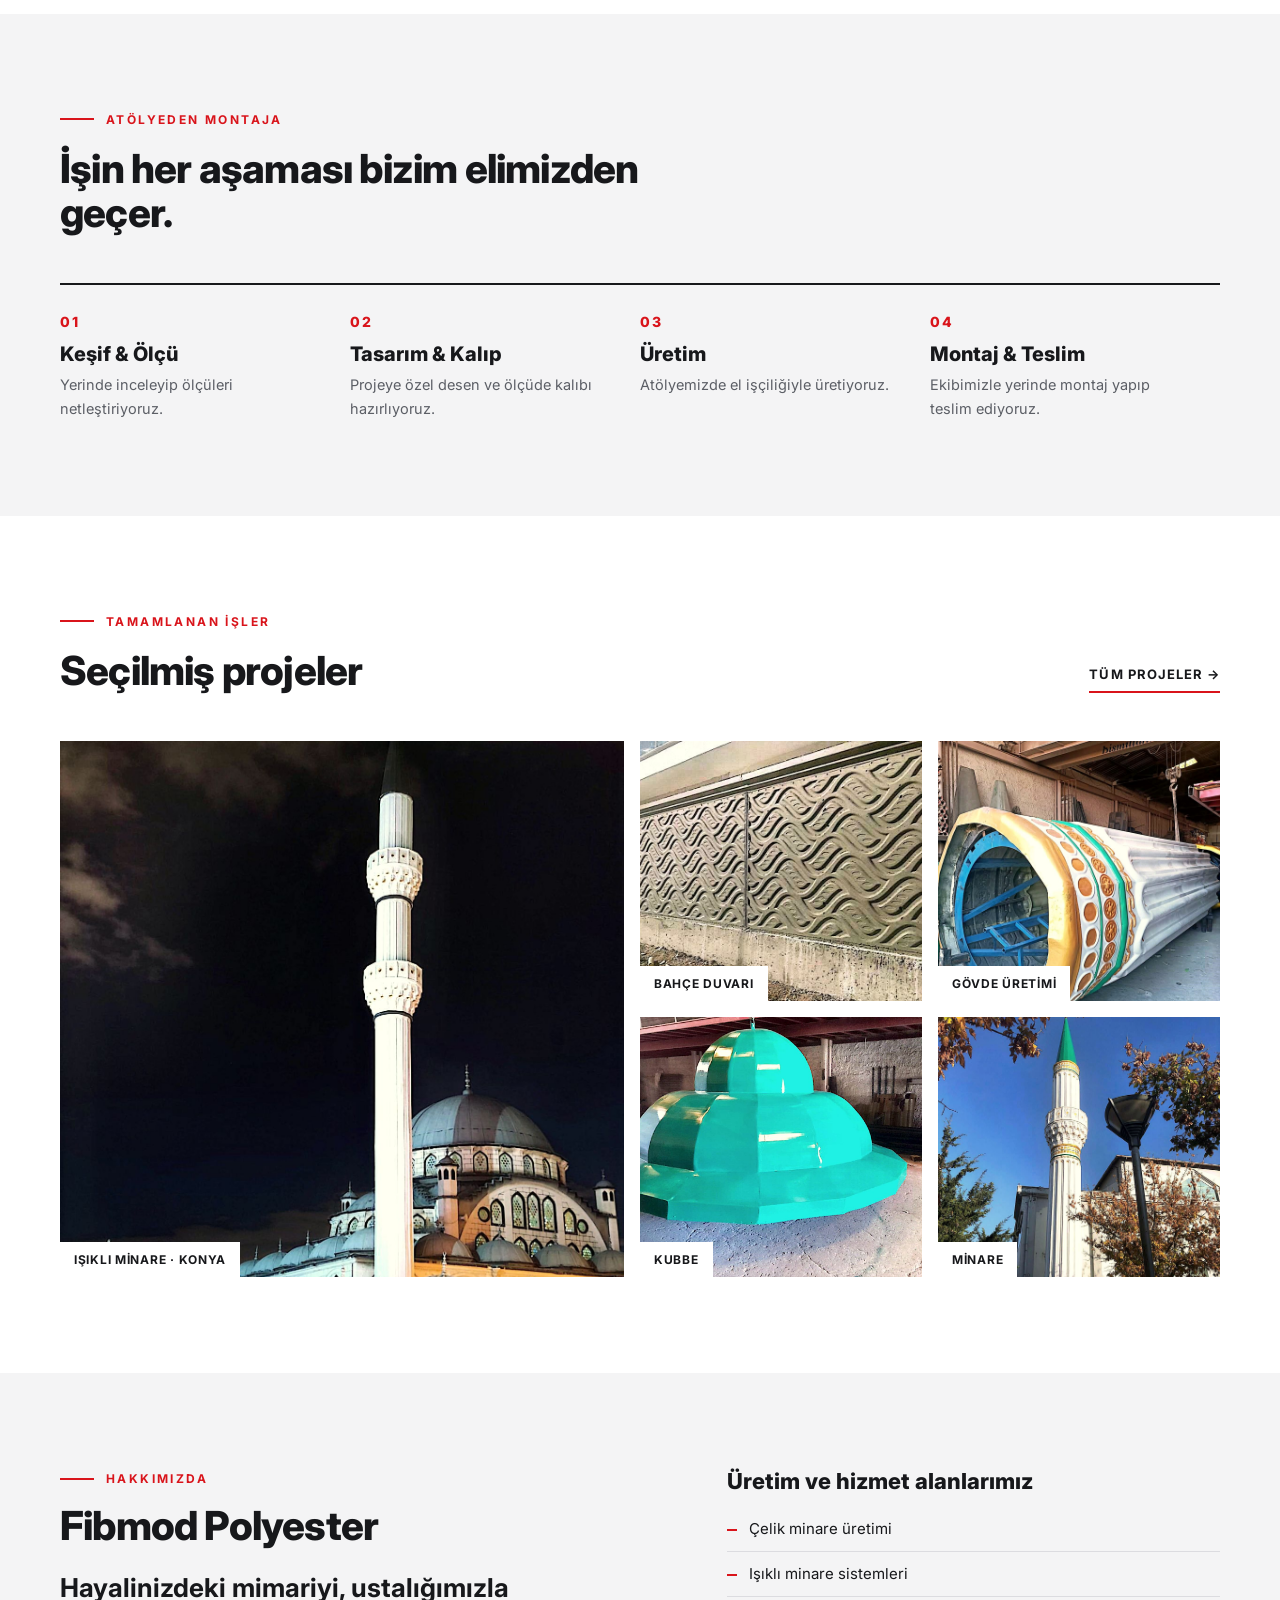
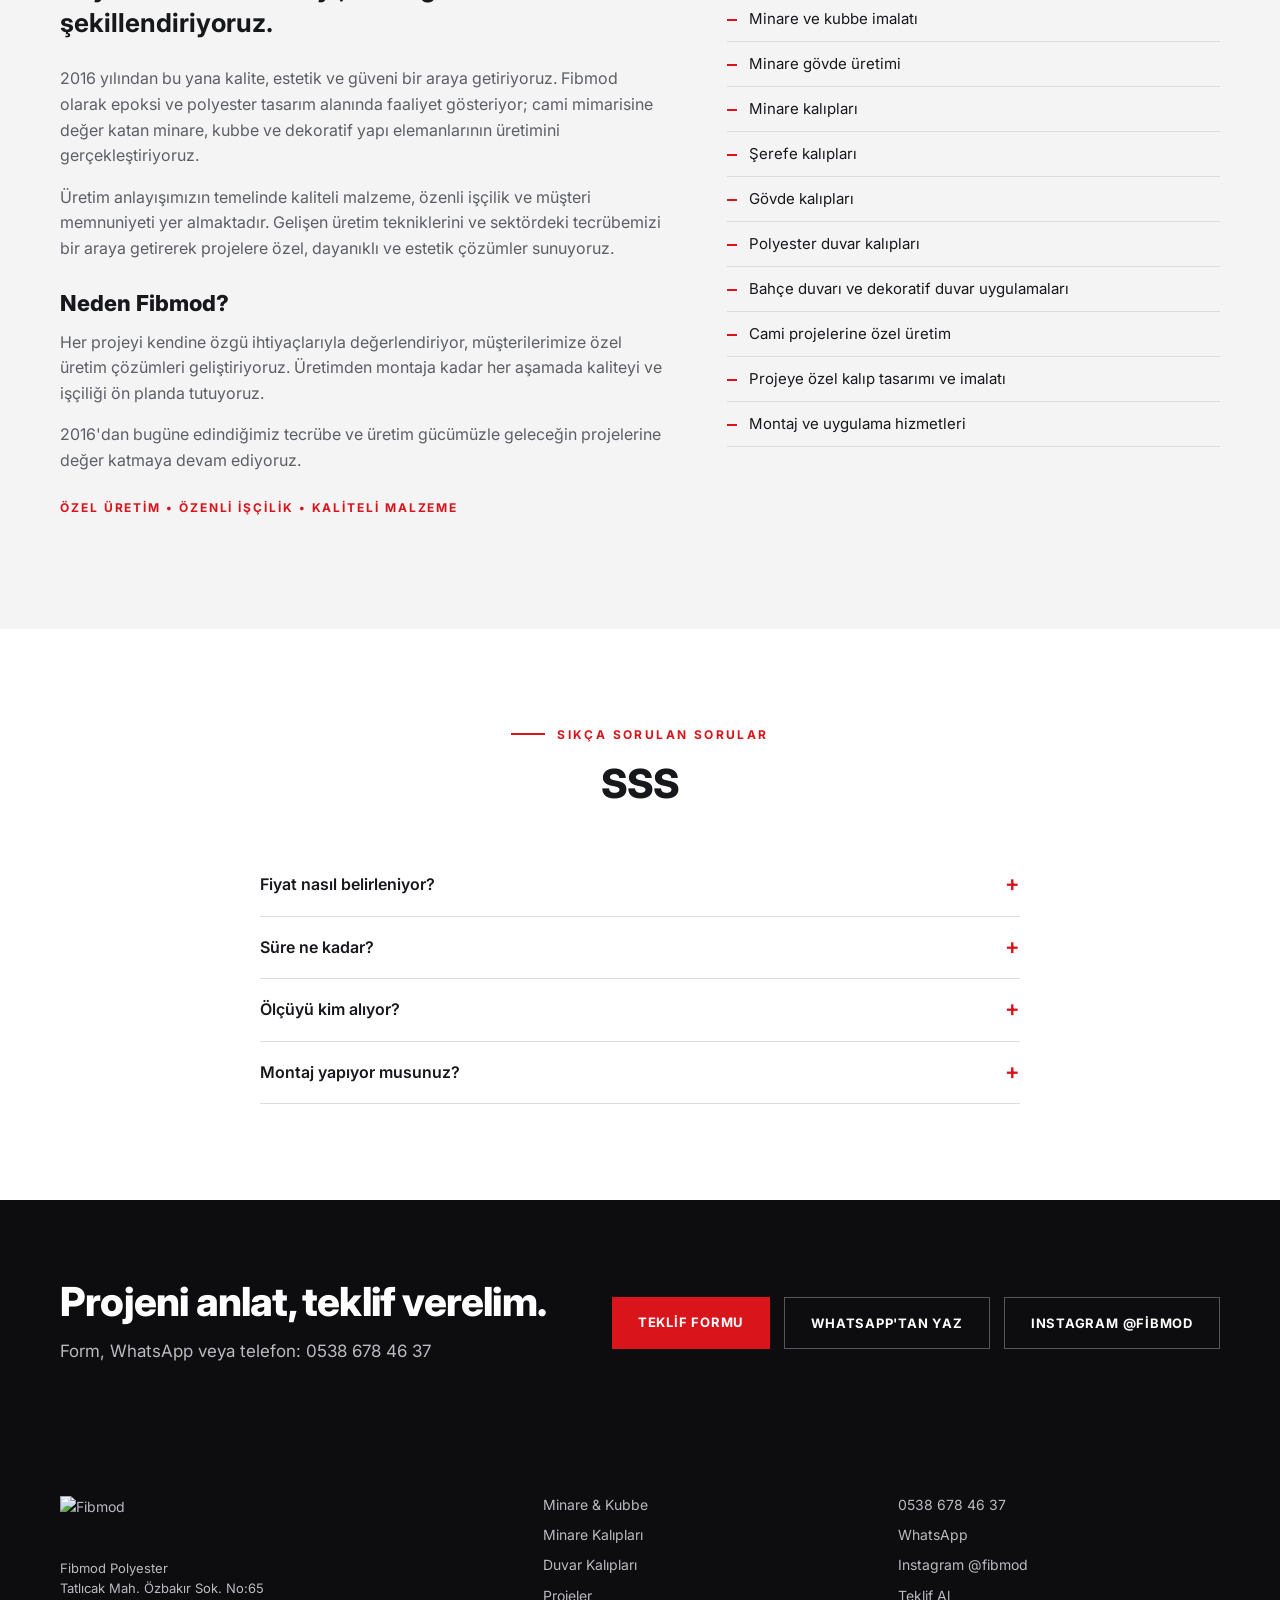
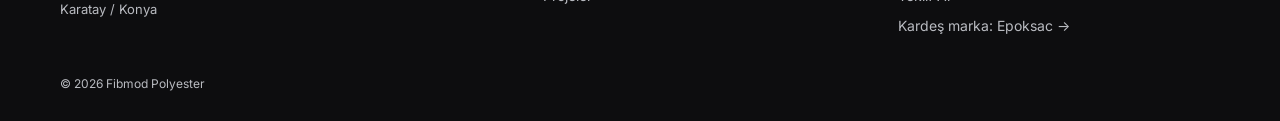
==== commit 1a318573: "Add files via upload" ====
--- a/index.html
+++ b/index.html
@@ -13,55 +13,54 @@
 <link rel="icon" type="image/svg+xml" href="favicon.svg">
 <link rel="preconnect" href="https://fonts.googleapis.com">
 <link rel="preconnect" href="https://fonts.gstatic.com" crossorigin>
-<link href="https://fonts.googleapis.com/css2?family=Cormorant+Garamond:wght@500;600;700&family=Inter:wght@400;500;600&display=swap" rel="stylesheet">
-<link rel="stylesheet" href="fibmod.css?v=4">
-<script type="application/ld+json">{"@context": "https://schema.org", "@type": "LocalBusiness", "name": "Fibmod Polyester", "description": "Minare, kubbe, minare kalıbı ve desenli duvar kalıbı üretimi ve montajı.", "url": "https://fibmod.epoksac.com/", "telephone": "+905465741867", "image": "https://fibmod.epoksac.com/f031.jpg", "address": {"@type": "PostalAddress", "streetAddress": "Tatlıcak Mah. Özbakır Sok. No:65", "addressLocality": "Karatay", "addressRegion": "Konya", "addressCountry": "TR"}, "areaServed": "TR", "sameAs": ["https://www.instagram.com/fibmod/"]}</script>
+<link href="https://fonts.googleapis.com/css2?family=Inter:wght@400;500;600;700;800&display=swap" rel="stylesheet">
+<link rel="stylesheet" href="fibmod.css?v=5">
+<script type="application/ld+json">{"@context": "https://schema.org", "@type": "LocalBusiness", "name": "Fibmod Polyester", "description": "Minare, kubbe, minare kalıbı ve desenli duvar kalıbı üretimi ve montajı.", "url": "https://fibmod.epoksac.com/", "telephone": "+905386784637", "image": "https://fibmod.epoksac.com/f031.jpg", "address": {"@type": "PostalAddress", "streetAddress": "Tatlıcak Mah. Özbakır Sok. No:65", "addressLocality": "Karatay", "addressRegion": "Konya", "addressCountry": "TR"}, "areaServed": "TR", "sameAs": ["https://www.instagram.com/fibmod/"]}</script>
 </head>
 <body>
-<div class="sw"><a class="on" href="https://fibmod.epoksac.com/"><b>FİBMOD</b><span>Minare, kubbe &amp; kalıp</span></a><a href="https://www.epoksac.com.tr/"><b>EPOKSAC</b><span>Dekoratif ürünler</span></a></div>
-<header><div class="wrap hd"><a class="logo" href="index.html"><img src="logo.svg" alt="Fibmod" height="38"></a>
+<div class="ut"><span>Karatay / Konya &nbsp;·&nbsp; <b><a href="tel:+905386784637">0538 678 46 37</a></b></span><span>Kardeş marka: <a href="https://www.epoksac.com.tr/" rel="noopener"><b>Epoksac ↗</b></a> dekoratif epoksi objeler</span></div>
+<header><div class="wrap hd"><a class="logo" href="index.html"><img src="logo-light.svg" alt="Fibmod" height="44"></a>
 <nav id="nav"><a href="minare-kubbe.html">Minare &amp; Kubbe</a><a href="kaliplar.html">Minare Kalıpları</a><a href="duvar-kalip.html">Duvar Kalıpları</a><a href="projeler.html">Projeler</a><a href="index.html#hakkimizda">Hakkımızda</a><a href="iletisim.html">İletişim</a></nav>
 <a class="btn btn-p" href="iletisim.html#teklif">Teklif Al</a>
 <button class="nt" id="nt" aria-label="Menü"><span></span><span></span><span></span></button></div></header>
 <main>
 
-<section class="hero"><img src="f031.jpg" alt="Gece ışıklı minare ve kubbe">
-<div class="wrap hero-c"><p class="eyebrow">Fibmod Polyester · Konya</p>
-<h1>Minare ve kubbe, <em>elde</em> şekillenir.</h1>
-<p class="sub">Minare, kubbe, minare kalıbı ve duvar kalıbında ölçüye özel üretim ve yerinde montaj.</p>
-<div class="acts"><a class="btn btn-p" href="iletisim.html#teklif">Teklif Al</a><a class="btn btn-o" href="projeler.html">Projeleri Gör</a></div></div></section>
+<section class="hero dark"><div class="hero-t"><p class="eyebrow">Polyester minare, kubbe ve kalıp</p>
+<h1>Minare, kubbe ve kalıp.<br>Atölyemizde üretir,<br>yerinde monte ederiz.</h1>
+<p class="sub">Cami mimarisine özel polyester minare, kubbe ve şerefe üretimi; minare ve duvar kalıpları. Konya'dan Türkiye geneline.</p>
+<div class="acts"><a class="btn btn-p" href="iletisim.html#teklif">Teklif Al</a><a class="btn btn-o" href="projeler.html">Projeleri Gör</a></div>
+<div class="hero-tel"><span>Telefon<b><a href="tel:+905386784637">0538 678 46 37</a></b></span><span>WhatsApp<b><a class="wa" href="#">Hemen yazın →</a></b></span></div></div>
+<div class="hero-p"><img src="f031.jpg" alt="Gece ışıklı minare ve kubbe" style="object-position:50% 42%"></div></section>
 
-<div class="stats"><div class="wrap">
-<div class="stat"><b>10+</b><span>Yıl tecrübe</span></div><div class="stat"><b>100+</b><span>Tamamlanan proje</span></div>
-<div class="stat"><b>Konya</b><span>Kendi atölyemizde üretim</span></div><div class="stat"><b>Türkiye</b><span>Geneli montaj &amp; sevkiyat</span></div></div></div>
+<div class="fact"><div class="wrap">
+<div><b>2016'dan beri</b><span>Epoksi ve polyester üretim</span></div><div><b>Kendi atölyemizde</b><span>Karatay / Konya</span></div>
+<div><b>Ölçüye özel</b><span>Projeye göre kalıp ve imalat</span></div><div><b>Türkiye geneli</b><span>Sevkiyat ve montaj</span></div></div></div>
 
 <section class="blk"><div class="wrap">
-<div class="sec-h rv"><div><p class="eyebrow">Hizmetlerimiz</p><h2>Üç iş kolu, tek atölye.</h2></div></div>
-<div class="svc rv"><div class="ph tall"><img src="f374.jpg" alt="Yıldız motifli minare kaidesi" style="object-position:50% 40%" loading="lazy"></div><div><div class="num">01</div><h3>Minare &amp; Kubbe</h3><p>Şerefe, gövde, külah ve kubbe; cami ölçüsüne göre kalıplanır, atölyede üretilir, yerinde monte edilir.</p><a class="lnk" href="minare-kubbe.html">Detayları incele</a></div></div>
-<div class="svc rev rv"><div class="ph"><img src="f199.jpg" alt="Petek desenli bahçe duvarı" style="object-position:50% 70%" loading="lazy"></div><div><div class="num">02</div><h3>Duvar &amp; Bahçe Kalıpları</h3><p>Bahçe duvarı, çit ve istinat panelleri için desenli kalıplar. Dalga, petek, baklava, taş doku ve özel desen.</p><a class="lnk" href="duvar-kalip.html">Desenleri gör</a></div></div>
-<div class="svc rv"><div class="ph tall"><img src="f392.jpg" alt="Fibmod minare kalıbı" style="object-position:50% 45%" loading="lazy"></div><div><div class="num">03</div><h3>Minare &amp; Şerefe Kalıpları</h3><p>Minare gövdesi, şerefe ve kaide için çelik kalıp üretimi. Kendi minaresini dökmek isteyen ustalar ve firmalar için.</p><a class="lnk" href="kaliplar.html">Kalıpları incele</a></div></div>
-</div></section>
+<div class="sec-h rv"><div><p class="eyebrow">Hizmetlerimiz</p><h2>Üç üretim alanı, tek atölye.</h2></div></div>
+<div class="cards">
+<a class="card rv" href="minare-kubbe.html"><div class="ph"><img src="f365.jpg" alt="Minare" style="object-position:50% 20%" loading="lazy"></div><small>01</small><h3>Minare &amp; Kubbe</h3><p>Şerefe, gövde, külah ve kubbe; cami ölçüsüne göre kalıplanır, atölyede üretilir, yerinde monte edilir.</p></a>
+<a class="card rv" href="kaliplar.html"><div class="ph"><img src="f346.jpg" alt="Minare kalıbı" loading="lazy"></div><small>02</small><h3>Minare &amp; Şerefe Kalıpları</h3><p>Gövde, şerefe ve kaide için çelik kalıp üretimi. Kendi minaresini dökmek isteyen ustalar ve firmalar için.</p></a>
+<a class="card rv" href="duvar-kalip.html"><div class="ph"><img src="f160.jpg" alt="Dalga desenli duvar" style="object-position:80% 40%" loading="lazy"></div><small>03</small><h3>Duvar &amp; Bahçe Kalıpları</h3><p>Bahçe duvarı ve istinat panelleri için desenli kalıplar: dalga, petek, baklava, taş doku.</p></a>
+</div></div></section>
 
 <section class="blk alt"><div class="wrap">
 <div class="sec-h rv"><div><p class="eyebrow">Atölyeden Montaja</p><h2>İşin her aşaması bizim elimizden geçer.</h2></div></div>
-<div class="strip">
-<figure class="rv"><div class="ph"><img src="f059.jpg" alt="Minare bezeme detayı" loading="lazy"></div><figcaption><i>01</i><b>İşçilik</b><span>Desen ve bezeme detayı</span></figcaption></figure>
-<figure class="rv"><div class="ph"><img src="f118.jpg" alt="Atölyede minare gövdesi" loading="lazy"></div><figcaption><i>02</i><b>Üretim</b><span>Gövde atölyede hazırlanır</span></figcaption></figure>
-<figure class="rv"><div class="ph"><img src="f119.jpg" alt="Vinçle yükleme" loading="lazy"></div><figcaption><i>03</i><b>Sevkiyat</b><span>Vinçle yüklenir, sahaya gider</span></figcaption></figure>
-<figure class="rv"><div class="ph"><img src="f083.jpg" alt="Şerefe montajı" loading="lazy"></div><figcaption><i>04</i><b>Montaj</b><span>Yerinde kurulum ve teslim</span></figcaption></figure>
+<div class="steps">
+<div class="rv"><b>01</b><h3>Keşif &amp; Ölçü</h3><p>Yerinde inceleyip ölçüleri netleştiriyoruz.</p></div>
+<div class="rv"><b>02</b><h3>Tasarım &amp; Kalıp</h3><p>Projeye özel desen ve ölçüde kalıbı hazırlıyoruz.</p></div>
+<div class="rv"><b>03</b><h3>Üretim</h3><p>Atölyemizde el işçiliğiyle üretiyoruz.</p></div>
+<div class="rv"><b>04</b><h3>Montaj &amp; Teslim</h3><p>Ekibimizle yerinde montaj yapıp teslim ediyoruz.</p></div>
 </div></div></section>
 
 <section class="blk"><div class="wrap">
 <div class="sec-h rv"><div><p class="eyebrow">Tamamlanan İşler</p><h2>Seçilmiş projeler</h2></div><a href="projeler.html">Tüm projeler →</a></div>
-<div class="mos rv">
-<div class="t"><img src="f064.jpg" alt="Minare" loading="lazy"><span>Minare</span></div>
-<div class="w"><img src="f054.jpg" alt="Cami projesi" style="object-position:50% 35%" loading="lazy"><span>Cami projesi</span></div>
-<div class="t"><img src="f010.jpg" alt="Işıklı minare" loading="lazy"><span>Işıklı minare</span></div>
-<div><img src="f190.jpg" alt="Bahçe duvarı" style="object-position:70% 20%" loading="lazy"><span>Bahçe duvarı</span></div>
-<div><img src="f368.jpg" alt="Montaj" style="object-position:50% 30%" loading="lazy"><span>Montaj</span></div>
-<div class="w"><img src="f367.jpg" alt="Kaide detayı" style="object-position:50% 96%" loading="lazy"><span>Kaide detayı</span></div>
-<div><img src="f378.jpg" alt="Minare" style="object-position:50% 25%" loading="lazy"><span>Minare</span></div>
-<div><img src="f365.jpg" alt="Minare" style="object-position:50% 20%" loading="lazy"><span>Minare</span></div>
+<div class="feat rv">
+<div><img src="f031.jpg" alt="Işıklı minare" style="object-position:50% 40%" loading="lazy"><span>Işıklı minare · Konya</span></div>
+<div><img src="f160.jpg" alt="Bahçe duvarı" style="object-position:80% 40%" loading="lazy"><span>Bahçe duvarı</span></div>
+<div><img src="f118.jpg" alt="Gövde üretimi" loading="lazy"><span>Gövde üretimi</span></div>
+<div><img src="f093.jpg" alt="Kubbe" loading="lazy"><span>Kubbe</span></div>
+<div><img src="f378.jpg" alt="Montaj sonrası" style="object-position:50% 25%" loading="lazy"><span>Minare</span></div>
 </div></div></section>
 
 <section class="blk alt" id="hakkimizda"><div class="wrap ab rv">
@@ -76,17 +75,17 @@
 <li>Çelik minare üretimi</li><li>Işıklı minare sistemleri</li><li>Minare ve kubbe imalatı</li><li>Minare gövde üretimi</li><li>Minare kalıpları</li><li>Şerefe kalıpları</li><li>Gövde kalıpları</li><li>Polyester duvar kalıpları</li><li>Bahçe duvarı ve dekoratif duvar uygulamaları</li><li>Cami projelerine özel üretim</li><li>Projeye özel kalıp tasarımı ve imalatı</li><li>Montaj ve uygulama hizmetleri</li></ul></div>
 </div></section>
 
-<section class="blk alt" id="sss"><div class="wrap"><div class="sec-h rv" style="justify-content:center;text-align:center"><div><p class="eyebrow">Sıkça Sorulan Sorular</p><h2>SSS</h2></div></div><div class="faq"><details><summary>Fiyat nasıl belirleniyor?</summary><p>Fiyat listesi yayınlamıyoruz, çünkü her iş ölçüye özel. Fiyatı ürün türü, ölçü ve desen belirler. Net fiyat için teklif formunu doldurman ya da WhatsApp'tan yazman yeterli.</p></details><details><summary>Süre ne kadar?</summary><p>Süre projenin ölçüsüne ve yoğunluğa göre değişir. Keşif ve ölçü sonrası net takvimi birlikte belirliyoruz.</p></details><details><summary>Ölçüyü kim alıyor?</summary><p>Ölçü ve gerekli detaylar yerinde keşifle netleştirilir.</p></details><details><summary>Montaj yapıyor musunuz?</summary><p>Evet, ekibimizle yerinde montaj yapıp projeyi teslim ediyoruz. Türkiye geneli çalışıyoruz.</p></details></div></div></section>
-<section class="cta"><img src="f374.jpg" alt="" loading="lazy"><div class="wrap"><p class="eyebrow">Teklif Al</p><h2>Projeni anlat, teklif verelim.</h2><p>Form, WhatsApp ya da telefon: 0546 574 18 67</p>
+<section class="blk" id="sss"><div class="wrap"><div class="sec-h rv cc" style="justify-content:center;text-align:center"><div><p class="eyebrow">Sıkça Sorulan Sorular</p><h2>SSS</h2></div></div><div class="faq"><details><summary>Fiyat nasıl belirleniyor?</summary><p>Fiyat listesi yayınlamıyoruz, çünkü her iş ölçüye özel. Fiyatı ürün türü, ölçü ve desen belirler. Net fiyat için teklif formunu doldurman ya da WhatsApp'tan yazman yeterli.</p></details><details><summary>Süre ne kadar?</summary><p>Süre projenin ölçüsüne ve yoğunluğa göre değişir. Keşif ve ölçü sonrası net takvimi birlikte belirliyoruz.</p></details><details><summary>Ölçüyü kim alıyor?</summary><p>Ölçü ve gerekli detaylar yerinde keşifle netleştirilir.</p></details><details><summary>Montaj yapıyor musunuz?</summary><p>Evet, ekibimizle yerinde montaj yapıp projeyi teslim ediyoruz. Türkiye geneli çalışıyoruz.</p></details></div></div></section>
+<section class="cta dark"><div class="wrap"><div><h2>Projeni anlat, teklif verelim.</h2><p>Form, WhatsApp veya telefon: 0538 678 46 37</p></div>
 <div class="acts"><a class="btn btn-p" href="iletisim.html#teklif">Teklif Formu</a><a class="btn btn-o wa" data-msg="Merhaba, Fibmod'dan teklif almak istiyorum." href="#">WhatsApp'tan Yaz</a><a class="btn btn-o" href="https://www.instagram.com/fibmod/" target="_blank" rel="noopener">Instagram @fibmod</a></div></div></section>
 
 </main>
-<footer><div class="wrap fg">
-<div><a class="logo" href="index.html" style="display:inline-block"><img src="logo.svg" alt="Fibmod" height="40"></a><p>Fibmod Polyester<br>Tatlıcak Mah. Özbakır Sok. No:65<br>Karatay / Konya</p></div>
+<footer class="dark"><div class="wrap fg">
+<div><a class="logo" href="index.html" style="display:inline-block"><img src="logo-dark.svg" alt="Fibmod" height="44"></a><p>Fibmod Polyester<br>Tatlıcak Mah. Özbakır Sok. No:65<br>Karatay / Konya</p></div>
 <div><a href="minare-kubbe.html">Minare &amp; Kubbe</a><a href="kaliplar.html">Minare Kalıpları</a><a href="duvar-kalip.html">Duvar Kalıpları</a><a href="projeler.html">Projeler</a></div>
-<div><a href="tel:+905465741867">0546 574 18 67</a><a class="wa" href="#">WhatsApp</a><a href="https://www.instagram.com/fibmod/" target="_blank" rel="noopener">Instagram @fibmod</a><a href="iletisim.html#teklif">Teklif Al</a><a href="https://www.epoksac.com.tr/" rel="noopener">Kardeş marka: Epoksac →</a></div>
+<div><a href="tel:+905386784637">0538 678 46 37</a><a class="wa" href="#">WhatsApp</a><a href="https://www.instagram.com/fibmod/" target="_blank" rel="noopener">Instagram @fibmod</a><a href="iletisim.html#teklif">Teklif Al</a><a href="https://www.epoksac.com.tr/" rel="noopener">Kardeş marka: Epoksac →</a></div>
 </div><div class="wrap cp">© <span id="yr"></span> Fibmod Polyester</div></footer>
 <div class="lb" id="lb"><img alt=""></div>
-<script src="fibmod.js?v=4"></script>
+<script src="fibmod.js?v=5"></script>
 </body>
 </html>
--- a/fibmod.css
+++ b/fibmod.css
@@ -1,124 +1,115 @@
 
-:root{--bg:#0d0d0f;--bg2:#151518;--ink:#f2f2f2;--soft:#a9abb0;--acc:#e00000;--line:#2a2b30;--serif:"Cormorant Garamond",Georgia,serif;--sans:"Inter",-apple-system,"Segoe UI",sans-serif}
+:root{--bg:#fff;--bg2:#f4f4f5;--ink:#17181b;--soft:#5c5f66;--acc:#d9141b;--line:#dcdce0;--serif:"Inter",-apple-system,"Segoe UI",sans-serif;--sans:"Inter",-apple-system,"Segoe UI",sans-serif}
 *{box-sizing:border-box}html{scroll-behavior:smooth}
-#hakkimizda{scroll-margin-top:130px}
-.ab{display:grid;grid-template-columns:1.1fr .9fr;gap:64px;align-items:start}.ab h2{font-size:clamp(30px,3.6vw,46px);line-height:1.1;margin-bottom:22px}.ab p{margin-bottom:16px}.ab .lead{font-family:var(--serif);font-style:italic;font-size:clamp(22px,2.6vw,30px);line-height:1.35;color:var(--acc);margin-bottom:28px}.ab ul{list-style:none;margin:0;padding:0;columns:1}.ab li{padding:10px 0;border-bottom:1px solid var(--line);font-size:15px}.ab li::before{content:"—";color:var(--acc);margin-right:12px}.ab .tags{margin-top:26px;font-size:12px;letter-spacing:.16em;text-transform:uppercase;color:var(--acc);font-weight:600}.ab h3{font-family:var(--serif);font-size:24px;margin:0 0 14px}@media(max-width:900px){.ab{grid-template-columns:1fr;gap:36px}}
-body{padding-top:56px}
-.sw{position:fixed;top:0;left:0;right:0;height:56px;z-index:60;display:flex;justify-content:center;align-items:center;background:#08080a;border-bottom:1px solid #2a2b30}
-.sw a{display:flex;flex-direction:column;align-items:center;justify-content:center;width:min(230px,44vw);height:40px;border:1px solid #3a3b41;color:#a9abb0;text-decoration:none}
-.sw a:first-child{border-right:none;border-radius:3px 0 0 3px}.sw a:last-child{border-radius:0 3px 3px 0}
-.sw b{font-size:13px;letter-spacing:.18em;line-height:1.1}.sw span{font-size:10px;letter-spacing:.04em;opacity:.85;line-height:1.2}
-.sw a.on{background:#e00000;border-color:#e00000;color:#fff}.sw a:not(.on){opacity:.75}
-@media(max-width:900px){.sw span{display:none}.sw a{height:36px}}
-
+#hakkimizda{scroll-margin-top:100px}
 body{margin:0;background:var(--bg);color:var(--ink);font-family:var(--sans);line-height:1.6;-webkit-font-smoothing:antialiased}
 img{display:block;width:100%;height:100%;object-fit:cover}
 a{color:inherit}
-.wrap{max-width:1240px;margin:0 auto;padding:0 32px}
-.eyebrow{font-size:11px;letter-spacing:.24em;text-transform:uppercase;color:var(--acc);font-weight:600;margin:0 0 16px}
-h1,h2,h3{font-family:var(--serif);font-weight:600;margin:0;color:var(--ink)}
+.wrap{max-width:1240px;margin:0 auto;padding:0 40px}
+.dark{--bg:#0d0d0f;--bg2:#151518;--ink:#fff;--soft:#b9bbc1;--line:#2a2b30;background:var(--bg);color:var(--ink)}
+.dark .btn-o{border-color:#55575d}
+.eyebrow{font-size:12px;letter-spacing:.2em;text-transform:uppercase;color:var(--acc);font-weight:700;margin:0 0 18px;display:flex;align-items:center;gap:12px}
+.eyebrow:before{content:"";width:34px;height:2px;background:var(--acc)}
+.center .eyebrow,.cc .eyebrow{justify-content:center}
+h1,h2,h3{font-family:var(--sans);font-weight:800;letter-spacing:-.02em;line-height:1.1;margin:0;color:var(--ink)}
 p{color:var(--soft);margin:0}
 .center{text-align:center}
-.btn{display:inline-block;padding:15px 30px;font-size:12px;font-weight:600;letter-spacing:.08em;text-transform:uppercase;text-decoration:none;border-radius:2px;border:none;cursor:pointer;font-family:var(--sans)}
-.btn-p{background:var(--acc);color:#fff}.btn-o{border:1px solid rgba(242,242,242,.4);color:var(--ink);background:none}
+.btn{display:inline-block;padding:15px 26px;font-size:13px;font-weight:700;letter-spacing:.06em;text-transform:uppercase;text-decoration:none;border:none;cursor:pointer;font-family:var(--sans)}
+.btn-p{background:var(--acc);color:#fff}.btn-o{border:1.5px solid var(--ink);color:var(--ink);background:none}
 .btn:hover{opacity:.9}
-header{position:fixed;top:56px;left:0;right:0;z-index:20;transition:background .25s,border-color .25s;border-bottom:1px solid transparent}
-header.solid,body.sub header{background:rgba(13,13,15,.94);backdrop-filter:blur(10px);border-color:var(--line)}
-.hd{display:flex;align-items:center;justify-content:space-between;height:88px;transition:height .25s;gap:20px}
-header.solid .hd,body.sub .hd{height:68px}
-.logo img{display:block;height:46px;width:auto}.logo{font-family:var(--serif);font-size:26px;font-weight:700;letter-spacing:.12em;color:var(--ink);text-decoration:none}.logo span{color:var(--acc)}
-nav{display:flex;gap:30px;margin-left:auto}nav a{color:var(--ink);opacity:.85;text-decoration:none;font-size:13px;font-weight:500}
-nav a:hover,nav a.on{color:var(--acc);opacity:1}
-.hd .btn{padding:11px 20px}
+.ut{background:#0d0d0f;color:#b9bbc1;font-size:12px;min-height:36px;display:flex;align-items:center;justify-content:space-between;padding:0 40px;gap:16px}
+.ut b{color:#fff;font-weight:600}.ut a{text-decoration:none}
+header{position:sticky;top:0;z-index:20;background:#fff;border-bottom:1px solid var(--line)}
+.hd{display:flex;align-items:center;justify-content:space-between;height:84px;gap:20px}
+.logo img{display:block;height:44px;width:auto}
+nav{display:flex;gap:30px;margin-left:auto;margin-right:20px}nav a{color:var(--ink);text-decoration:none;font-size:14px;font-weight:600}
+nav a:hover,nav a.on{color:var(--acc)}
 .nt{display:none;background:none;border:none;width:36px;height:36px;padding:0;cursor:pointer;flex-direction:column;justify-content:center;gap:6px}
 .nt span{display:block;height:2px;background:var(--ink)}
-.hero{position:relative;height:100vh;min-height:680px;max-height:900px;overflow:hidden}
-.hero img{position:absolute;top:0;right:0;bottom:0;left:auto;width:62%;object-position:50% 30%}
-.hero::after{content:"";position:absolute;inset:0;background:linear-gradient(90deg,rgba(13,13,15,1) 0%,rgba(13,13,15,1) 38%,rgba(13,13,15,.55) 52%,rgba(13,13,15,0) 75%),linear-gradient(0deg,rgba(13,13,15,1) 0%,rgba(13,13,15,0) 30%)}
-.hero-c{position:relative;z-index:2;height:100%;display:flex;flex-direction:column;justify-content:center;padding-top:60px}
-.hero h1{font-size:clamp(44px,6.4vw,88px);line-height:1.02;max-width:720px}
-.hero h1 em{color:var(--acc);font-style:italic}
-.hero p.sub{font-size:18px;max-width:480px;margin:24px 0 36px;color:#cfd8ea}
+.hero{display:grid;grid-template-columns:1.05fr .95fr;min-height:620px}
+.hero-t{padding:78px 60px 70px max(40px,calc((100vw - 1240px)/2 + 40px));display:flex;flex-direction:column;justify-content:center;align-items:flex-start}
+.hero h1{font-size:clamp(34px,3.7vw,50px)}
+.hero p.sub{font-size:18px;max-width:520px;margin:26px 0 36px}
 .acts{display:flex;gap:14px;flex-wrap:wrap}
-.stats{border-top:1px solid var(--line);border-bottom:1px solid var(--line);background:var(--bg2)}
-.stats .wrap{display:grid;grid-template-columns:repeat(4,1fr)}
-.stat{padding:36px 28px;border-left:1px solid var(--line)}.stat:first-child{border-left:none;padding-left:0}
-.stat b{display:block;font-family:var(--serif);font-size:46px;font-weight:600;color:var(--acc);line-height:1}
-.stat span{font-size:12px;letter-spacing:.12em;text-transform:uppercase;color:var(--soft)}
-section.blk{padding:120px 0}
-section.alt{background:var(--bg2);border-top:1px solid var(--line);border-bottom:1px solid var(--line)}
-.sec-h{display:flex;justify-content:space-between;align-items:end;margin-bottom:56px;gap:24px}
-.sec-h h2{font-size:clamp(34px,4.4vw,54px);line-height:1.08;max-width:640px}
-.sec-h a{color:var(--acc);font-size:12px;letter-spacing:.1em;text-transform:uppercase;text-decoration:none;font-weight:600;white-space:nowrap}
-.svc{display:grid;grid-template-columns:1.25fr 1fr;gap:72px;align-items:center;margin-bottom:96px}
-.svc:last-child{margin-bottom:0}.svc.rev .ph{order:2}
-.svc .ph{aspect-ratio:5/4;overflow:hidden}.svc .ph.tall{aspect-ratio:4/5;max-height:640px}
-.svc .num{font-family:var(--serif);font-size:15px;color:var(--acc);letter-spacing:.2em;margin-bottom:18px}
-.svc h3{font-size:42px;line-height:1.1;margin-bottom:18px}.svc p{font-size:16px;max-width:440px;margin-bottom:28px}
-.lnk{color:var(--ink);font-size:12px;letter-spacing:.1em;text-transform:uppercase;font-weight:600;text-decoration:none;border-bottom:1px solid var(--acc);padding-bottom:6px}
-.strip{display:grid;grid-template-columns:repeat(4,1fr);gap:16px}
-.strip figure{margin:0}.strip .ph{aspect-ratio:3/4;overflow:hidden}
-.strip figcaption{padding-top:16px}.strip figcaption b{display:block;font-family:var(--serif);font-size:22px;font-weight:600}
-.strip figcaption span{font-size:13px;color:var(--soft)}
-.strip i{font-style:normal;color:var(--acc);font-size:12px;letter-spacing:.18em}
-.mos{display:grid;grid-template-columns:repeat(4,1fr);grid-auto-rows:260px;grid-auto-flow:dense;gap:14px}
+.hero-p{position:relative;min-height:420px}.hero-p img{position:absolute;inset:0;object-position:50% 42%}
+.hero-p:after{content:"";position:absolute;inset:0;background:linear-gradient(90deg,#0d0d0f 0,rgba(13,13,15,0) 28%)}
+.hero-tel{margin-top:34px;padding-top:24px;border-top:1px solid var(--line);display:flex;gap:36px;font-size:14px;color:var(--soft);width:100%;max-width:520px}
+.hero-tel b{display:block;color:var(--ink);font-size:18px;font-weight:700}.hero-tel a{text-decoration:none}
+.fact{border-bottom:1px solid var(--line)}.fact .wrap{display:grid;grid-template-columns:repeat(4,1fr)}
+.fact .wrap>div{padding:28px 24px;border-left:1px solid var(--line)}.fact .wrap>div:first-child{border-left:none;padding-left:0}
+.fact b{display:block;font-size:17px;color:var(--ink)}.fact span{font-size:13px;color:var(--soft)}
+section.blk{padding:96px 0}
+section.alt{background:var(--bg2)}
+.sec-h{display:flex;justify-content:space-between;align-items:flex-end;margin-bottom:48px;gap:24px}
+.sec-h h2{font-size:clamp(30px,3.4vw,40px);max-width:640px}
+.sec-h a{color:var(--ink);font-size:13px;letter-spacing:.08em;text-transform:uppercase;text-decoration:none;font-weight:700;white-space:nowrap;border-bottom:2px solid var(--acc);padding-bottom:6px}
+.cards{display:grid;grid-template-columns:repeat(3,1fr);gap:28px}
+.card{display:block;text-decoration:none}.card .ph{aspect-ratio:4/3;overflow:hidden;margin-bottom:22px}
+.card small{color:var(--acc);font-weight:800;letter-spacing:.14em;font-size:12px}.card h3{font-size:22px;margin:8px 0 10px;letter-spacing:0}.card p{font-size:15px}
+.lnk{display:inline-block;margin-top:14px;color:var(--ink);font-size:13px;letter-spacing:.08em;text-transform:uppercase;font-weight:700;text-decoration:none;border-bottom:2px solid var(--acc);padding-bottom:4px}
+.feat{display:grid;grid-template-columns:2fr 1fr 1fr;grid-template-rows:260px 260px;gap:16px}
+.feat div{overflow:hidden;position:relative;cursor:zoom-in}.feat div:first-child{grid-row:span 2}
+.mos{display:grid;grid-template-columns:repeat(4,1fr);grid-auto-rows:260px;grid-auto-flow:dense;gap:16px}
 .mos div{overflow:hidden;position:relative;cursor:zoom-in}.mos .t{grid-row:span 2}.mos .w{grid-column:span 2}
-.mos span{position:absolute;left:16px;bottom:14px;font-size:13px;font-weight:600;z-index:2}
-.mos div::after{content:"";position:absolute;inset:0;background:linear-gradient(0deg,rgba(13,13,15,.75),rgba(13,13,15,0) 45%)}
 .mos div.hide{display:none}
-.sq{display:grid;grid-template-columns:repeat(3,1fr);gap:14px}
-.sq div{aspect-ratio:1/1;overflow:hidden;position:relative;cursor:zoom-in;border:1px solid var(--line)}
-.sq span{position:absolute;left:14px;bottom:12px;font-size:13px;font-weight:600;z-index:2;text-shadow:0 1px 6px #000}
-.page-top{padding:150px 0 80px}
-.page-top h1{font-size:clamp(40px,5.4vw,72px);line-height:1.05;max-width:820px}
-.page-top p.lead{font-size:18px;max-width:620px;margin:22px 0 34px;color:#cfd8ea}
+.sq{display:grid;grid-template-columns:repeat(3,1fr);gap:16px}
+.sq div{aspect-ratio:1/1;overflow:hidden;position:relative;cursor:zoom-in}
+.feat span,.mos span,.sq span{position:absolute;left:0;bottom:0;background:#fff;color:#17181b;font-size:12px;font-weight:700;padding:8px 14px;letter-spacing:.06em;text-transform:uppercase;z-index:2}
+.page-top{padding:72px 0;background:var(--bg2)}
+.page-top h1{font-size:clamp(34px,4.2vw,54px);max-width:820px}
+.page-top p.lead{font-size:18px;max-width:560px;margin:22px 0 32px}
 .two{display:grid;grid-template-columns:1fr 1fr;gap:64px;align-items:center}
-.two .ph{aspect-ratio:4/5;overflow:hidden;max-height:680px}
-.two .ph.wide{aspect-ratio:5/4}
-.steps{display:grid;grid-template-columns:repeat(4,1fr);gap:36px}
-.steps b{font-family:var(--serif);font-size:44px;color:var(--acc);font-weight:600;line-height:1}
-.steps h3{font-family:var(--sans);font-size:17px;font-weight:600;margin:12px 0 6px}.steps p{font-size:14px}
+.two .ph{aspect-ratio:4/5;overflow:hidden;max-height:560px}.two .ph.wide{aspect-ratio:5/4}
+.steps{display:grid;grid-template-columns:repeat(4,1fr);border-top:2px solid var(--ink)}
+.steps>div{padding:26px 28px 0 0}.steps b{display:block;font-size:14px;color:var(--acc);letter-spacing:.14em;font-weight:800}
+.steps h3{font-size:20px;margin:10px 0 8px;letter-spacing:0}.steps p{font-size:14.5px}
+.ab{display:grid;grid-template-columns:1.1fr .9fr;gap:64px;align-items:start}.ab h2{font-size:clamp(30px,3.4vw,40px);margin-bottom:22px}.ab p{margin-bottom:16px}
+.ab .lead{font-size:clamp(20px,2.2vw,26px);font-weight:700;line-height:1.35;color:var(--ink);margin-bottom:26px}
+.ab ul{list-style:none;margin:0;padding:0}.ab li{padding:10px 0;border-bottom:1px solid var(--line);font-size:15px}
+.ab li::before{content:"";display:inline-block;width:10px;height:2px;background:var(--acc);margin-right:12px;vertical-align:middle}
+.ab .tags{margin-top:24px;font-size:12px;letter-spacing:.16em;text-transform:uppercase;color:var(--acc);font-weight:700}.ab h3{font-size:22px;margin:0 0 14px;letter-spacing:0}
 .faq{max-width:760px;margin:0 auto}
 .faq details{border-bottom:1px solid var(--line);padding:18px 0}
 .faq summary{cursor:pointer;font-weight:600;list-style:none;display:flex;justify-content:space-between;gap:16px}
 .faq summary::-webkit-details-marker{display:none}
-.faq summary::after{content:"+";color:var(--acc);font-size:20px;line-height:1}
+.faq summary::after{content:"+";color:var(--acc);font-size:22px;line-height:1}
 .faq details[open] summary::after{content:"–"}
 .faq details p{margin-top:12px;font-size:15px}
 .filters{display:flex;gap:12px;flex-wrap:wrap;margin-bottom:32px}
-.filters button{background:none;color:var(--soft);border:1px solid var(--line);padding:10px 20px;font:600 13px var(--sans);cursor:pointer;border-radius:2px}
+.filters button{background:none;color:var(--ink);border:1.5px solid var(--line);padding:10px 20px;font:700 13px var(--sans);cursor:pointer}
 .filters button.on{background:var(--acc);color:#fff;border-color:var(--acc)}
 .qf{max-width:680px;margin:0 auto;display:grid;gap:18px}
 .qf .row{display:grid;grid-template-columns:1fr 1fr;gap:18px}
-.qf label{display:grid;gap:6px;font-size:12px;font-weight:600;letter-spacing:.04em;color:var(--soft);text-transform:uppercase}
-.qf input,.qf select,.qf textarea{background:var(--bg);color:var(--ink);border:1px solid var(--line);border-radius:2px;padding:12px 14px;font:15px var(--sans)}
+.qf label{display:grid;gap:6px;font-size:12px;font-weight:700;letter-spacing:.04em;color:var(--soft);text-transform:uppercase}
+.qf input,.qf select,.qf textarea{background:#fff;color:var(--ink);border:1px solid var(--line);padding:12px 14px;font:15px var(--sans)}
 .qf input:focus,.qf select:focus,.qf textarea:focus{outline:none;border-color:var(--acc)}
 .qf .btn{justify-self:start}.qf small{color:var(--soft);font-size:12px}
-.cta{position:relative;padding:130px 0;text-align:center;overflow:hidden}
-.cta img{position:absolute;inset:0;object-position:50% 40%;opacity:.28}
-.cta .wrap{position:relative}.cta h2{font-size:clamp(36px,5vw,62px);margin-bottom:18px}.cta p{margin-bottom:34px;font-size:17px}
-.cta .acts{justify-content:center}
-footer{border-top:1px solid var(--line);padding:48px 0 28px}
+.cta{padding:80px 0}.cta .wrap{display:flex;justify-content:space-between;align-items:center;gap:32px}
+.cta h2{font-size:clamp(30px,3.4vw,40px);max-width:600px}.cta p{margin-top:14px;font-size:17px}.cta .acts{flex-shrink:0}
+footer{padding:48px 0 28px}
 .fg{display:grid;grid-template-columns:1.4fr 1fr 1fr;gap:32px;padding-bottom:28px}
-.fg a{display:block;color:var(--soft);text-decoration:none;font-size:14px;margin-bottom:8px}.fg a:hover{color:var(--acc)}
+.fg a{display:block;color:var(--soft);text-decoration:none;font-size:14px;margin-bottom:8px}.fg a:hover{color:#fff}
 .fg p{font-size:13px;margin-top:10px}
 .cp{font-size:12px;color:var(--soft)}
-.rv{opacity:0;transform:translateY(26px);transition:opacity .7s ease,transform .7s ease}.rv.in{opacity:1;transform:none}
-.ph img,.mos img,.sq img{transition:transform .6s ease}.ph:hover img,.mos div:hover img,.sq div:hover img{transform:scale(1.04)}
+.rv{opacity:0;transform:translateY(22px);transition:opacity .7s ease,transform .7s ease}.rv.in{opacity:1;transform:none}
+.ph img,.mos img,.sq img,.feat img{transition:transform .6s ease}.ph:hover img,.mos div:hover img,.sq div:hover img,.feat div:hover img{transform:scale(1.04)}
 .lb{position:fixed;inset:0;background:rgba(10,8,5,.94);z-index:50;display:none;align-items:center;justify-content:center;padding:32px;cursor:zoom-out}
 .lb.on{display:flex}.lb img{width:auto;height:auto;max-width:100%;max-height:100%;object-fit:contain}
 @media(prefers-reduced-motion:reduce){.rv{opacity:1;transform:none;transition:none}html{scroll-behavior:auto}}
 @media(max-width:900px){
-nav{display:none;position:absolute;top:100%;left:0;right:0;background:var(--bg);border-bottom:1px solid var(--line);flex-direction:column;gap:16px;padding:20px 24px 26px}
-nav.open{display:flex}.nt{display:flex}.hd{height:68px}header{background:rgba(13,13,15,.94);border-color:var(--line)}
+.ut{padding:0 20px}.ut span:last-child{display:none}
+nav{display:none;position:absolute;top:100%;left:0;right:0;background:#fff;border-bottom:1px solid var(--line);flex-direction:column;gap:16px;padding:20px 24px 26px;margin:0}
+nav.open{display:flex}.nt{display:flex}.hd{height:68px}.logo img{height:36px}
 .wrap{padding:0 20px}
-.hero{height:auto;min-height:0;max-height:none;padding:140px 0 70px}.hero img{width:100%;object-position:50% 30%}
-.hero::after{background:linear-gradient(0deg,rgba(13,13,15,1) 8%,rgba(13,13,15,.78) 55%,rgba(13,13,15,.85) 100%)}
-.stats .wrap{grid-template-columns:1fr 1fr}.stat{padding:22px 0 22px 18px}.stat:nth-child(odd){border-left:none;padding-left:0}.stat b{font-size:36px}
-section.blk{padding:72px 0}.sec-h{display:block;margin-bottom:32px}.sec-h a{display:inline-block;margin-top:14px}
-.svc,.two{grid-template-columns:1fr;gap:24px}.svc{margin-bottom:56px}.svc.rev .ph{order:0}.svc h3{font-size:32px}
-.strip{grid-template-columns:1fr 1fr}.mos{grid-template-columns:1fr 1fr;grid-auto-rows:170px}.sq{grid-template-columns:1fr 1fr}
-.steps{grid-template-columns:1fr 1fr;gap:28px}.page-top{padding:110px 0 56px}
-.qf .row{grid-template-columns:1fr}.fg{grid-template-columns:1fr;gap:20px}.cta{padding:80px 0}
-.hd .btn{padding:9px 14px;font-size:11px}
+.hero{grid-template-columns:1fr;min-height:0}.hero-t{padding:48px 20px 40px}.hero-p{min-height:320px}
+.hero-p:after{background:linear-gradient(0deg,rgba(13,13,15,0) 60%,rgba(13,13,15,.5) 100%)}
+.fact .wrap{grid-template-columns:1fr 1fr}.fact .wrap>div{padding:20px 14px}.fact .wrap>div:nth-child(odd){border-left:none;padding-left:0}
+section.blk{padding:64px 0}.sec-h{display:block;margin-bottom:32px}.sec-h a{display:inline-block;margin-top:14px}
+.cards{grid-template-columns:1fr;gap:36px}
+.two,.ab{grid-template-columns:1fr;gap:28px}.page-top{padding:48px 0}
+.feat{grid-template-columns:1fr 1fr;grid-template-rows:none;grid-auto-rows:170px}.feat div:first-child{grid-row:auto;grid-column:span 2}
+.mos{grid-template-columns:1fr 1fr;grid-auto-rows:170px}.sq{grid-template-columns:1fr 1fr}
+.steps{grid-template-columns:1fr 1fr}.steps>div{padding-bottom:20px}
+.qf .row{grid-template-columns:1fr}.fg{grid-template-columns:1fr;gap:20px}
+.cta{padding:56px 0}.cta .wrap{display:block}.cta .acts{margin-top:26px}
 }
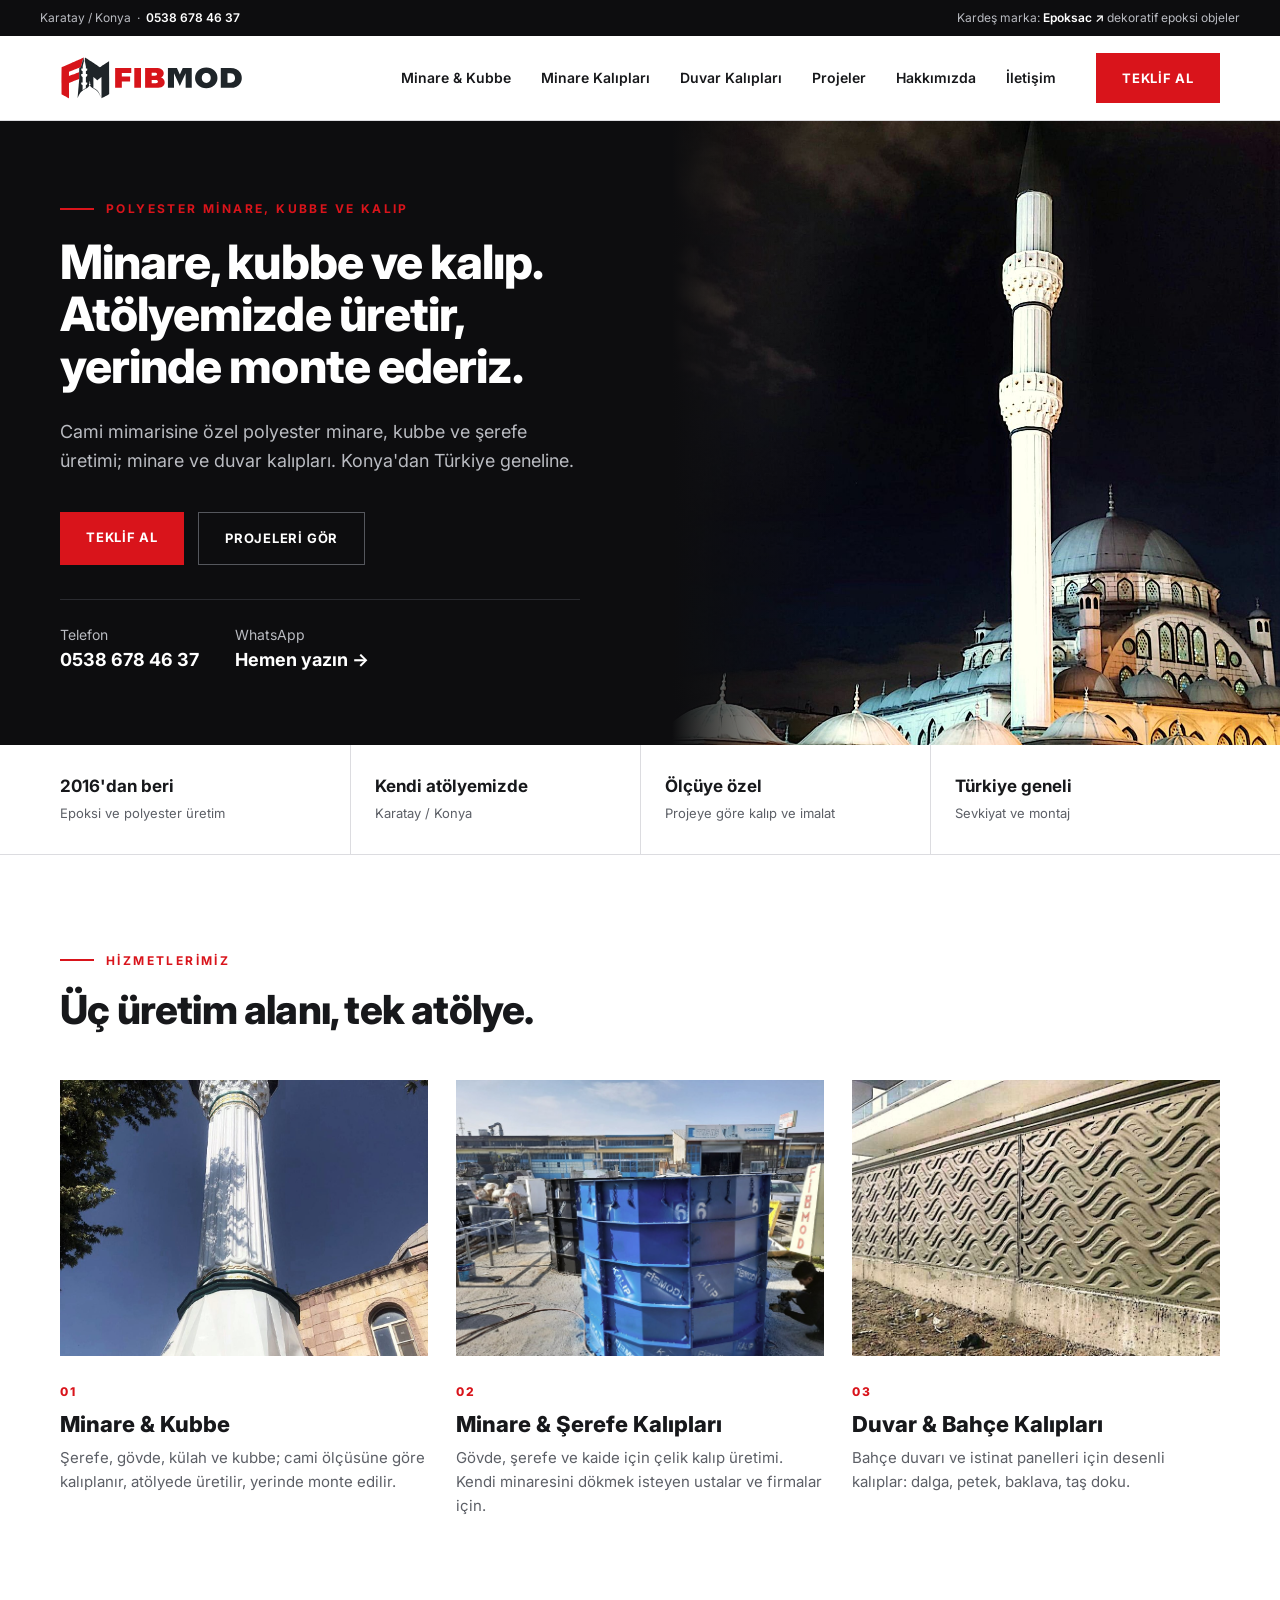
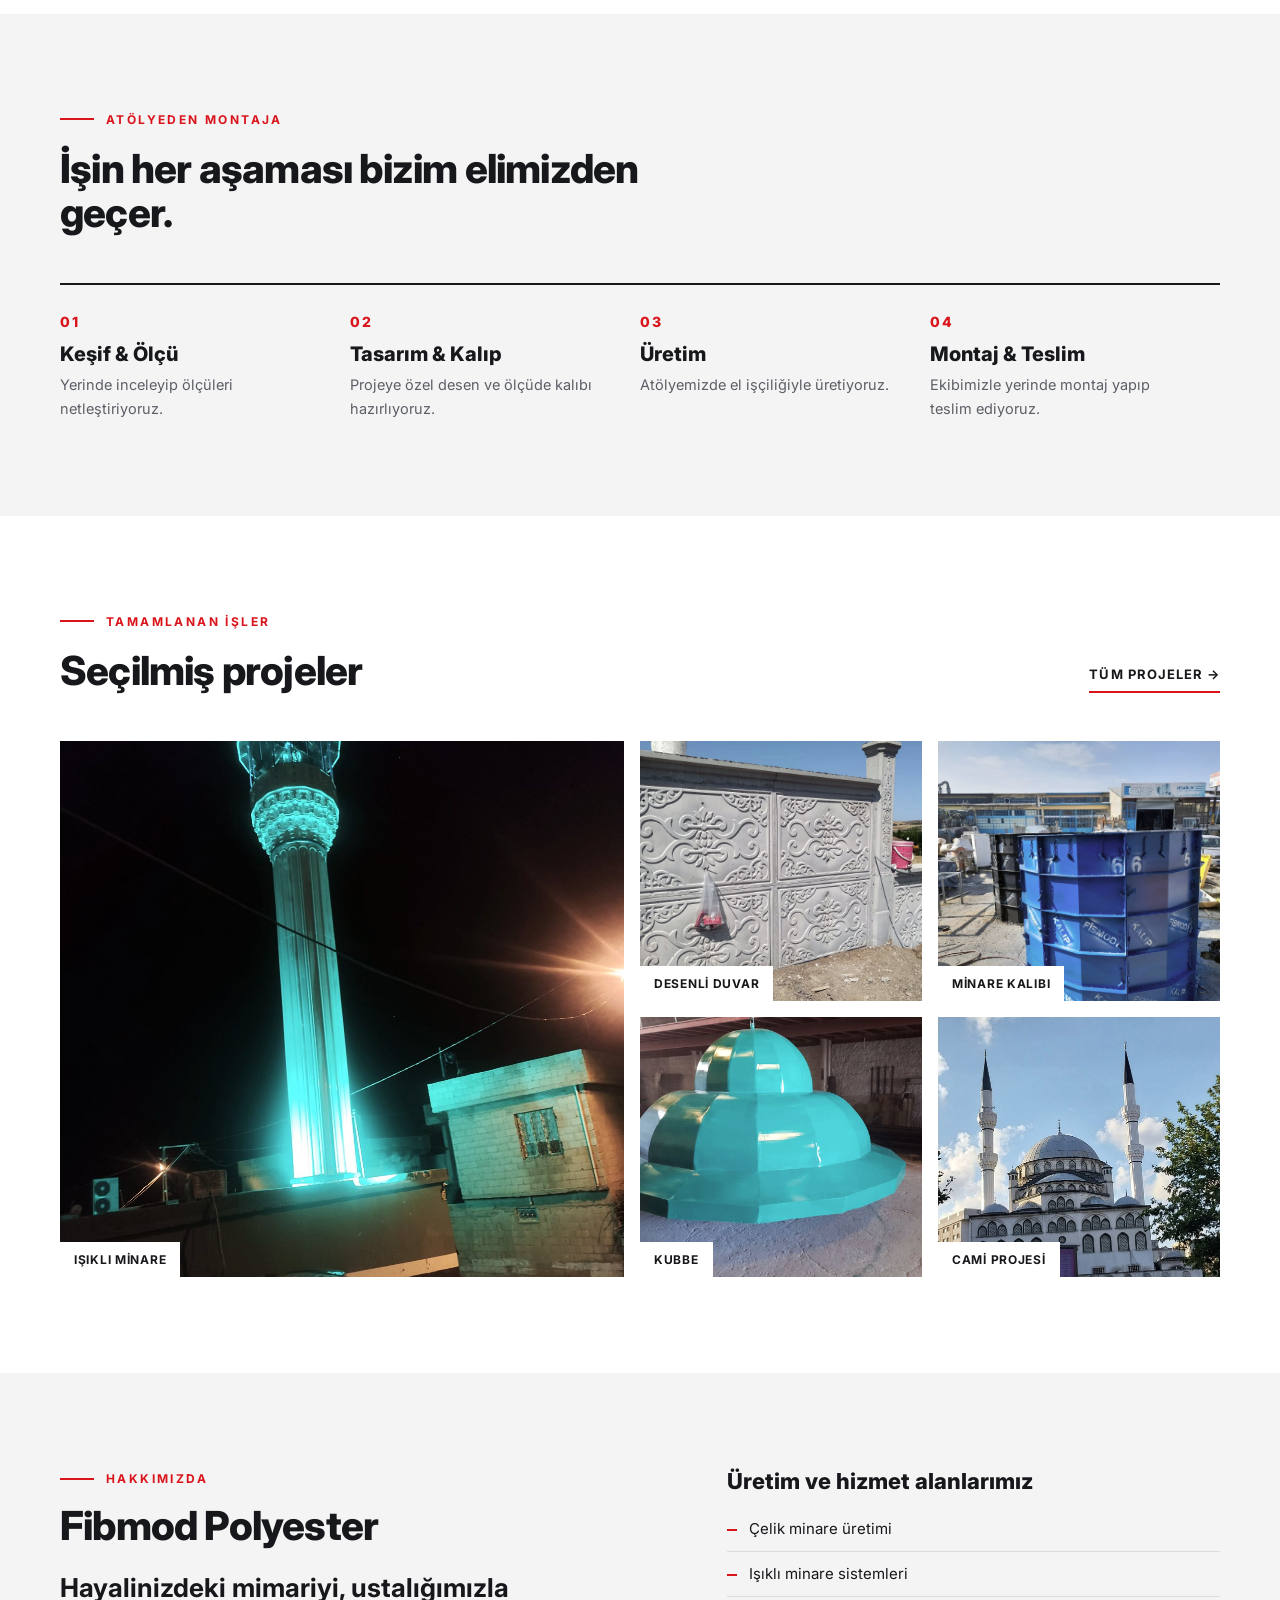
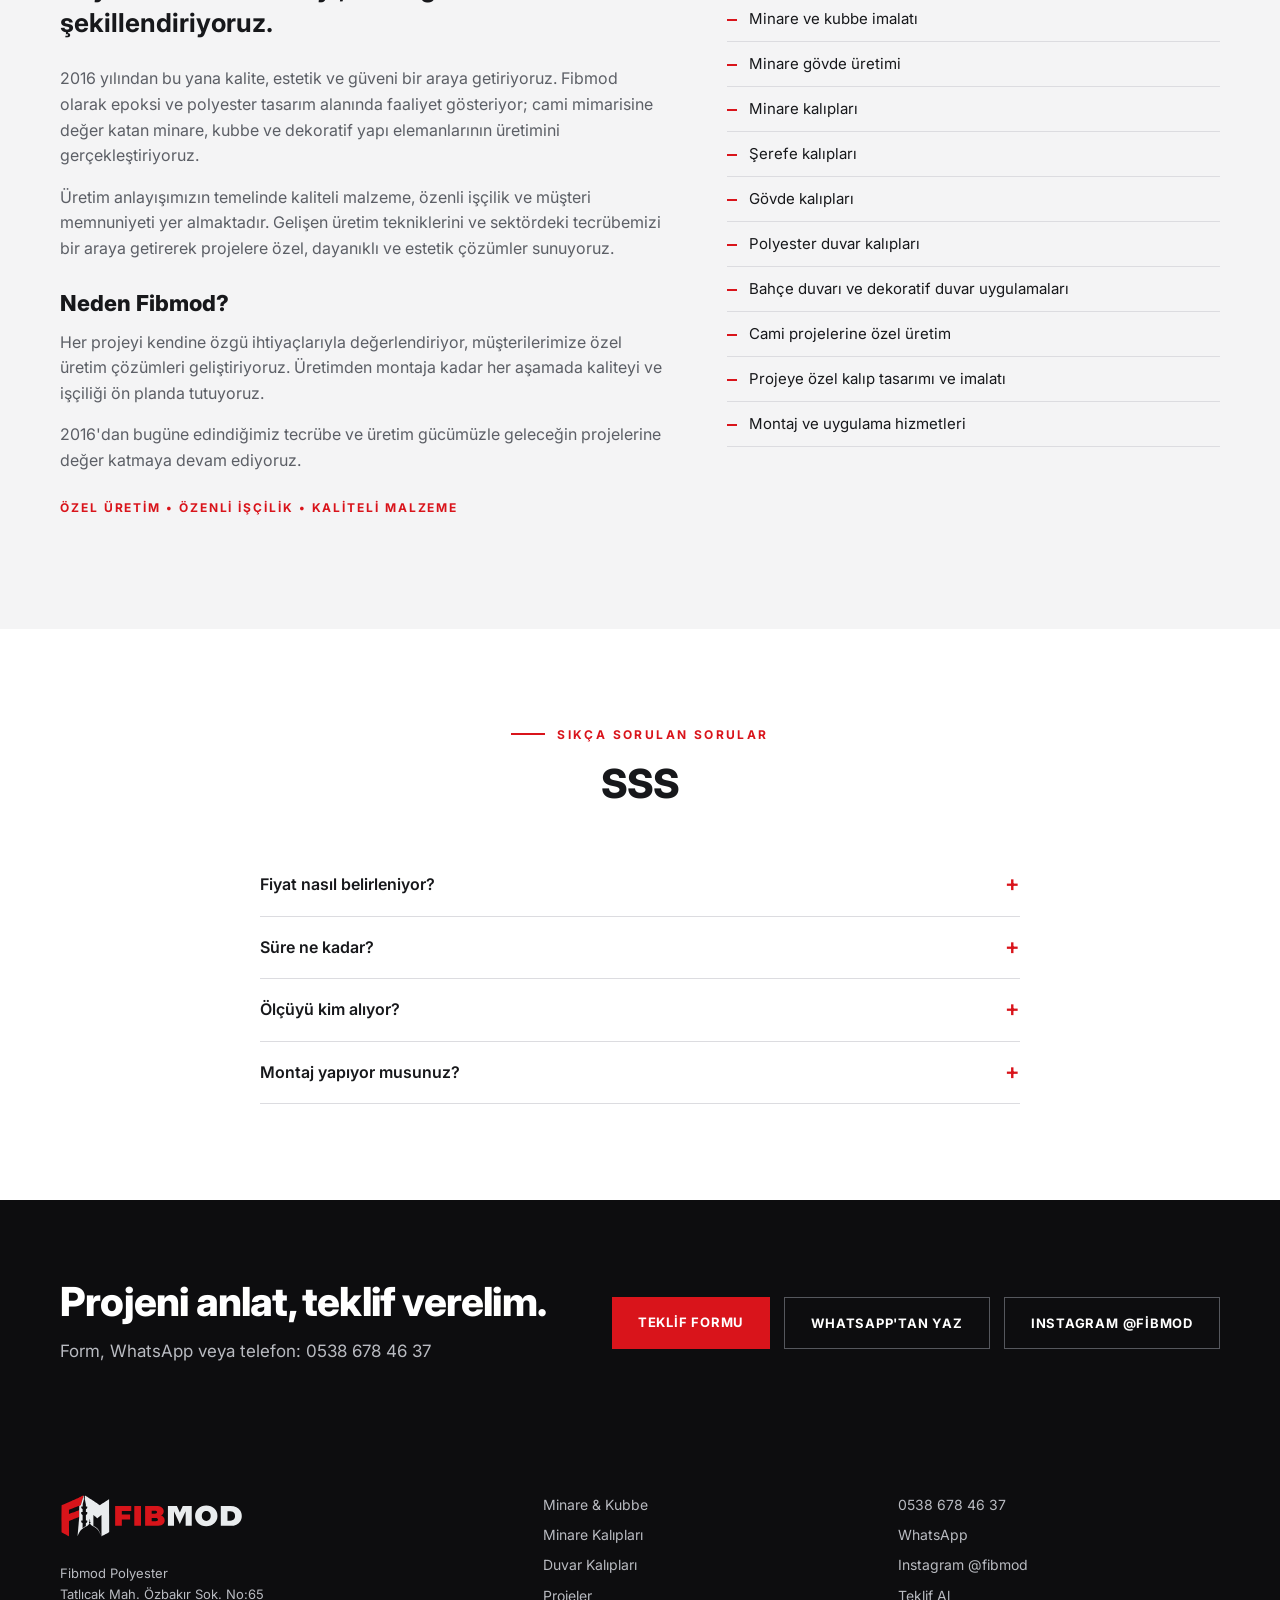
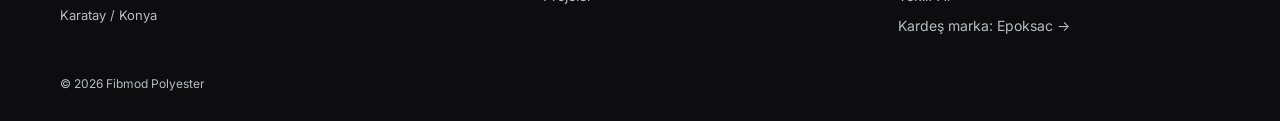
==== commit 30309478: "Add files via upload" ====
--- a/index.html
+++ b/index.html
@@ -14,7 +14,7 @@
 <link rel="preconnect" href="https://fonts.googleapis.com">
 <link rel="preconnect" href="https://fonts.gstatic.com" crossorigin>
 <link href="https://fonts.googleapis.com/css2?family=Inter:wght@400;500;600;700;800&display=swap" rel="stylesheet">
-<link rel="stylesheet" href="fibmod.css?v=5">
+<link rel="stylesheet" href="fibmod.css?v=6">
 <script type="application/ld+json">{"@context": "https://schema.org", "@type": "LocalBusiness", "name": "Fibmod Polyester", "description": "Minare, kubbe, minare kalıbı ve desenli duvar kalıbı üretimi ve montajı.", "url": "https://fibmod.epoksac.com/", "telephone": "+905386784637", "image": "https://fibmod.epoksac.com/f031.jpg", "address": {"@type": "PostalAddress", "streetAddress": "Tatlıcak Mah. Özbakır Sok. No:65", "addressLocality": "Karatay", "addressRegion": "Konya", "addressCountry": "TR"}, "areaServed": "TR", "sameAs": ["https://www.instagram.com/fibmod/"]}</script>
 </head>
 <body>
@@ -39,8 +39,8 @@
 <section class="blk"><div class="wrap">
 <div class="sec-h rv"><div><p class="eyebrow">Hizmetlerimiz</p><h2>Üç üretim alanı, tek atölye.</h2></div></div>
 <div class="cards">
-<a class="card rv" href="minare-kubbe.html"><div class="ph"><img src="f365.jpg" alt="Minare" style="object-position:50% 20%" loading="lazy"></div><small>01</small><h3>Minare &amp; Kubbe</h3><p>Şerefe, gövde, külah ve kubbe; cami ölçüsüne göre kalıplanır, atölyede üretilir, yerinde monte edilir.</p></a>
-<a class="card rv" href="kaliplar.html"><div class="ph"><img src="f346.jpg" alt="Minare kalıbı" loading="lazy"></div><small>02</small><h3>Minare &amp; Şerefe Kalıpları</h3><p>Gövde, şerefe ve kaide için çelik kalıp üretimi. Kendi minaresini dökmek isteyen ustalar ve firmalar için.</p></a>
+<a class="card rv" href="minare-kubbe.html"><div class="ph"><img src="c029.jpg" alt="Minare" style="object-position:50% 30%" loading="lazy"></div><small>01</small><h3>Minare &amp; Kubbe</h3><p>Şerefe, gövde, külah ve kubbe; cami ölçüsüne göre kalıplanır, atölyede üretilir, yerinde monte edilir.</p></a>
+<a class="card rv" href="kaliplar.html"><div class="ph"><img src="n131.jpg" alt="Minare kalıbı" loading="lazy"></div><small>02</small><h3>Minare &amp; Şerefe Kalıpları</h3><p>Gövde, şerefe ve kaide için çelik kalıp üretimi. Kendi minaresini dökmek isteyen ustalar ve firmalar için.</p></a>
 <a class="card rv" href="duvar-kalip.html"><div class="ph"><img src="f160.jpg" alt="Dalga desenli duvar" style="object-position:80% 40%" loading="lazy"></div><small>03</small><h3>Duvar &amp; Bahçe Kalıpları</h3><p>Bahçe duvarı ve istinat panelleri için desenli kalıplar: dalga, petek, baklava, taş doku.</p></a>
 </div></div></section>
 
@@ -56,11 +56,11 @@
 <section class="blk"><div class="wrap">
 <div class="sec-h rv"><div><p class="eyebrow">Tamamlanan İşler</p><h2>Seçilmiş projeler</h2></div><a href="projeler.html">Tüm projeler →</a></div>
 <div class="feat rv">
-<div><img src="f031.jpg" alt="Işıklı minare" style="object-position:50% 40%" loading="lazy"><span>Işıklı minare · Konya</span></div>
-<div><img src="f160.jpg" alt="Bahçe duvarı" style="object-position:80% 40%" loading="lazy"><span>Bahçe duvarı</span></div>
-<div><img src="f118.jpg" alt="Gövde üretimi" loading="lazy"><span>Gövde üretimi</span></div>
-<div><img src="f093.jpg" alt="Kubbe" loading="lazy"><span>Kubbe</span></div>
-<div><img src="f378.jpg" alt="Montaj sonrası" style="object-position:50% 25%" loading="lazy"><span>Minare</span></div>
+<div><img src="n368.jpg" alt="Işıklı minare" style="object-position:50% 35%" loading="lazy"><span>Işıklı minare</span></div>
+<div><img src="n254.jpg" alt="Desenli bahçe duvarı" style="object-position:50% 50%" loading="lazy"><span>Desenli duvar</span></div>
+<div><img src="n131.jpg" alt="Çelik minare kalıbı" loading="lazy"><span>Minare kalıbı</span></div>
+<div><img src="n316.jpg" alt="Kubbe" loading="lazy"><span>Kubbe</span></div>
+<div><img src="n378.jpg" alt="Cami ve minareler" style="object-position:50% 40%" loading="lazy"><span>Cami projesi</span></div>
 </div></div></section>
 
 <section class="blk alt" id="hakkimizda"><div class="wrap ab rv">
@@ -86,6 +86,6 @@
 <div><a href="tel:+905386784637">0538 678 46 37</a><a class="wa" href="#">WhatsApp</a><a href="https://www.instagram.com/fibmod/" target="_blank" rel="noopener">Instagram @fibmod</a><a href="iletisim.html#teklif">Teklif Al</a><a href="https://www.epoksac.com.tr/" rel="noopener">Kardeş marka: Epoksac →</a></div>
 </div><div class="wrap cp">© <span id="yr"></span> Fibmod Polyester</div></footer>
 <div class="lb" id="lb"><img alt=""></div>
-<script src="fibmod.js?v=5"></script>
+<script src="fibmod.js?v=6"></script>
 </body>
 </html>
--- a/fibmod.css
+++ b/fibmod.css
@@ -95,6 +95,9 @@
 .ph img,.mos img,.sq img,.feat img{transition:transform .6s ease}.ph:hover img,.mos div:hover img,.sq div:hover img,.feat div:hover img{transform:scale(1.04)}
 .lb{position:fixed;inset:0;background:rgba(10,8,5,.94);z-index:50;display:none;align-items:center;justify-content:center;padding:32px;cursor:zoom-out}
 .lb.on{display:flex}.lb img{width:auto;height:auto;max-width:100%;max-height:100%;object-fit:contain}
+.pr{display:grid;grid-template-columns:1fr 60px 1fr;gap:0;align-items:center}.pr .ph{aspect-ratio:4/3;overflow:hidden;position:relative}.pr .ar{text-align:center;font-size:34px;font-weight:800;color:var(--acc)}
+.pr span{position:absolute;left:0;bottom:0;background:#fff;color:#17181b;font-size:12px;font-weight:700;padding:8px 14px;letter-spacing:.06em;text-transform:uppercase;z-index:2}
+@media(max-width:900px){.pr{grid-template-columns:1fr;gap:10px}.pr .ar{transform:rotate(90deg)}}
 @media(prefers-reduced-motion:reduce){.rv{opacity:1;transform:none;transition:none}html{scroll-behavior:auto}}
 @media(max-width:900px){
 .ut{padding:0 20px}.ut span:last-child{display:none}
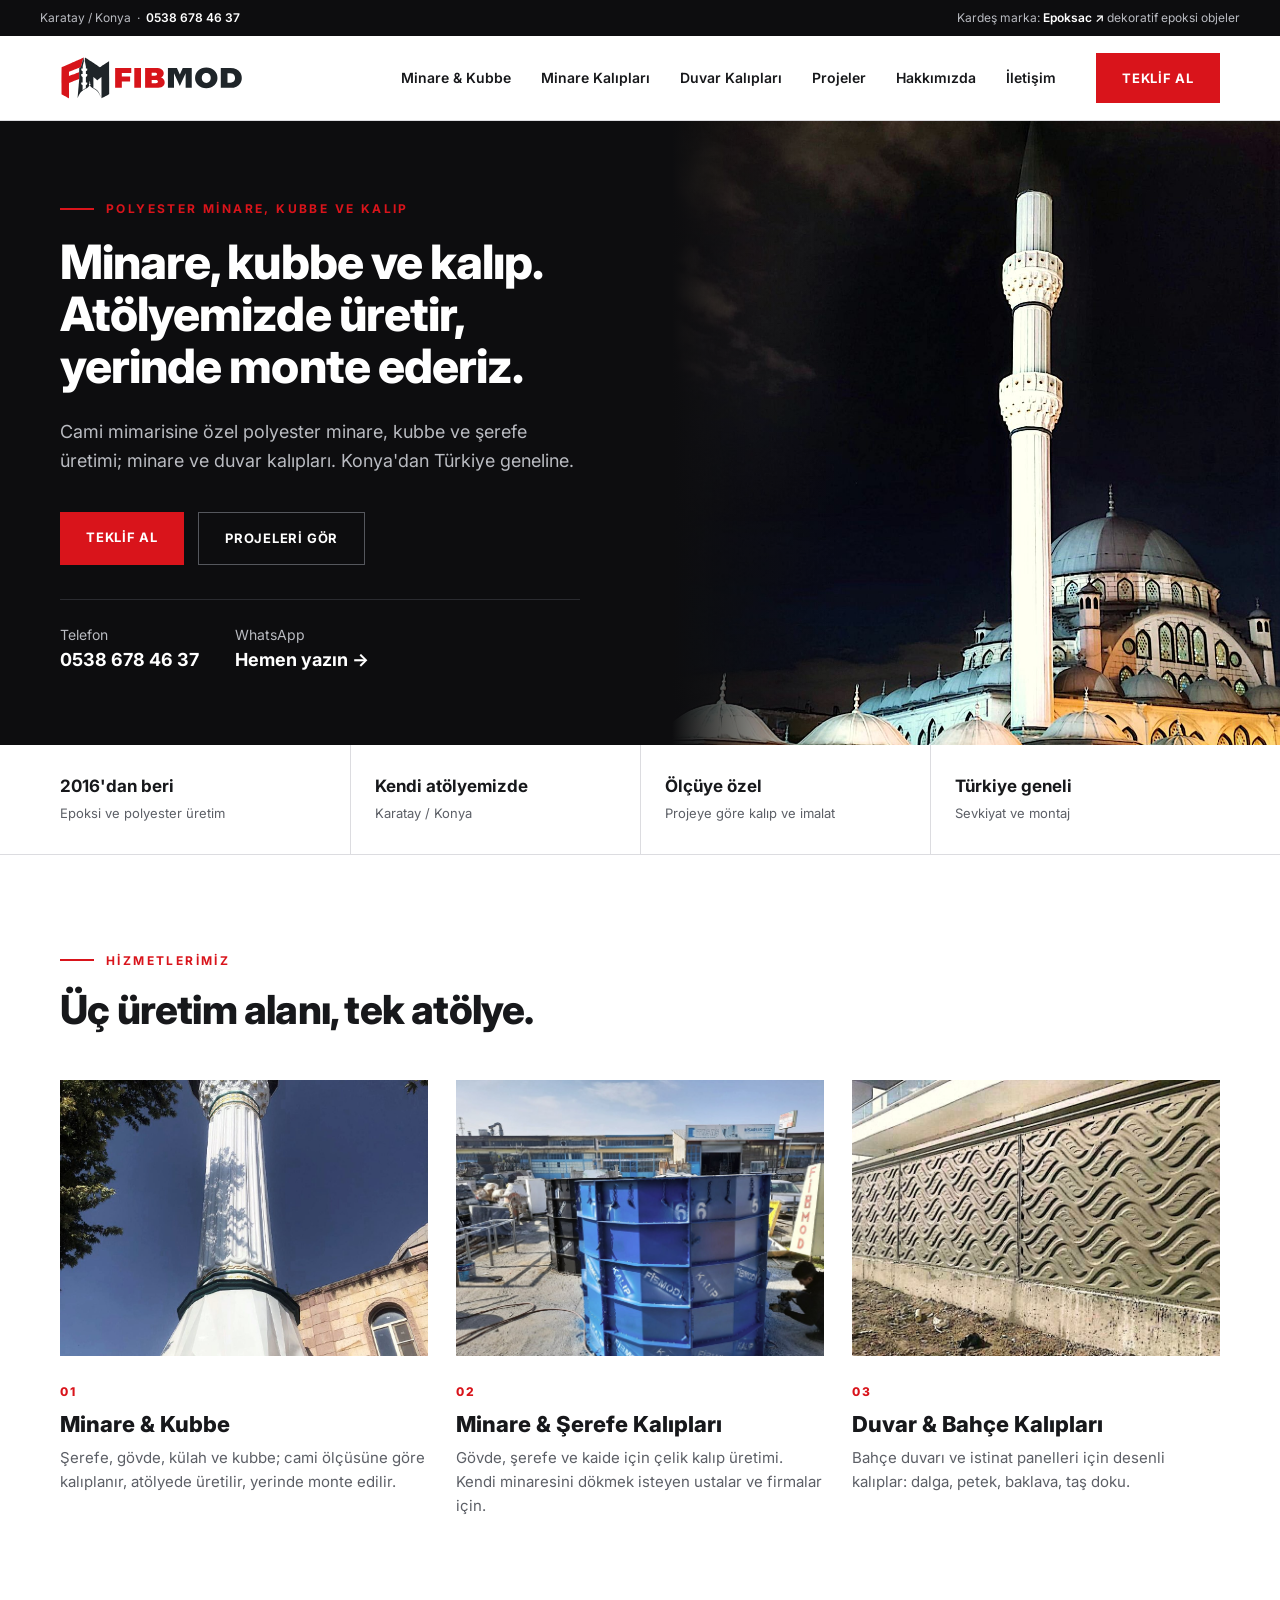
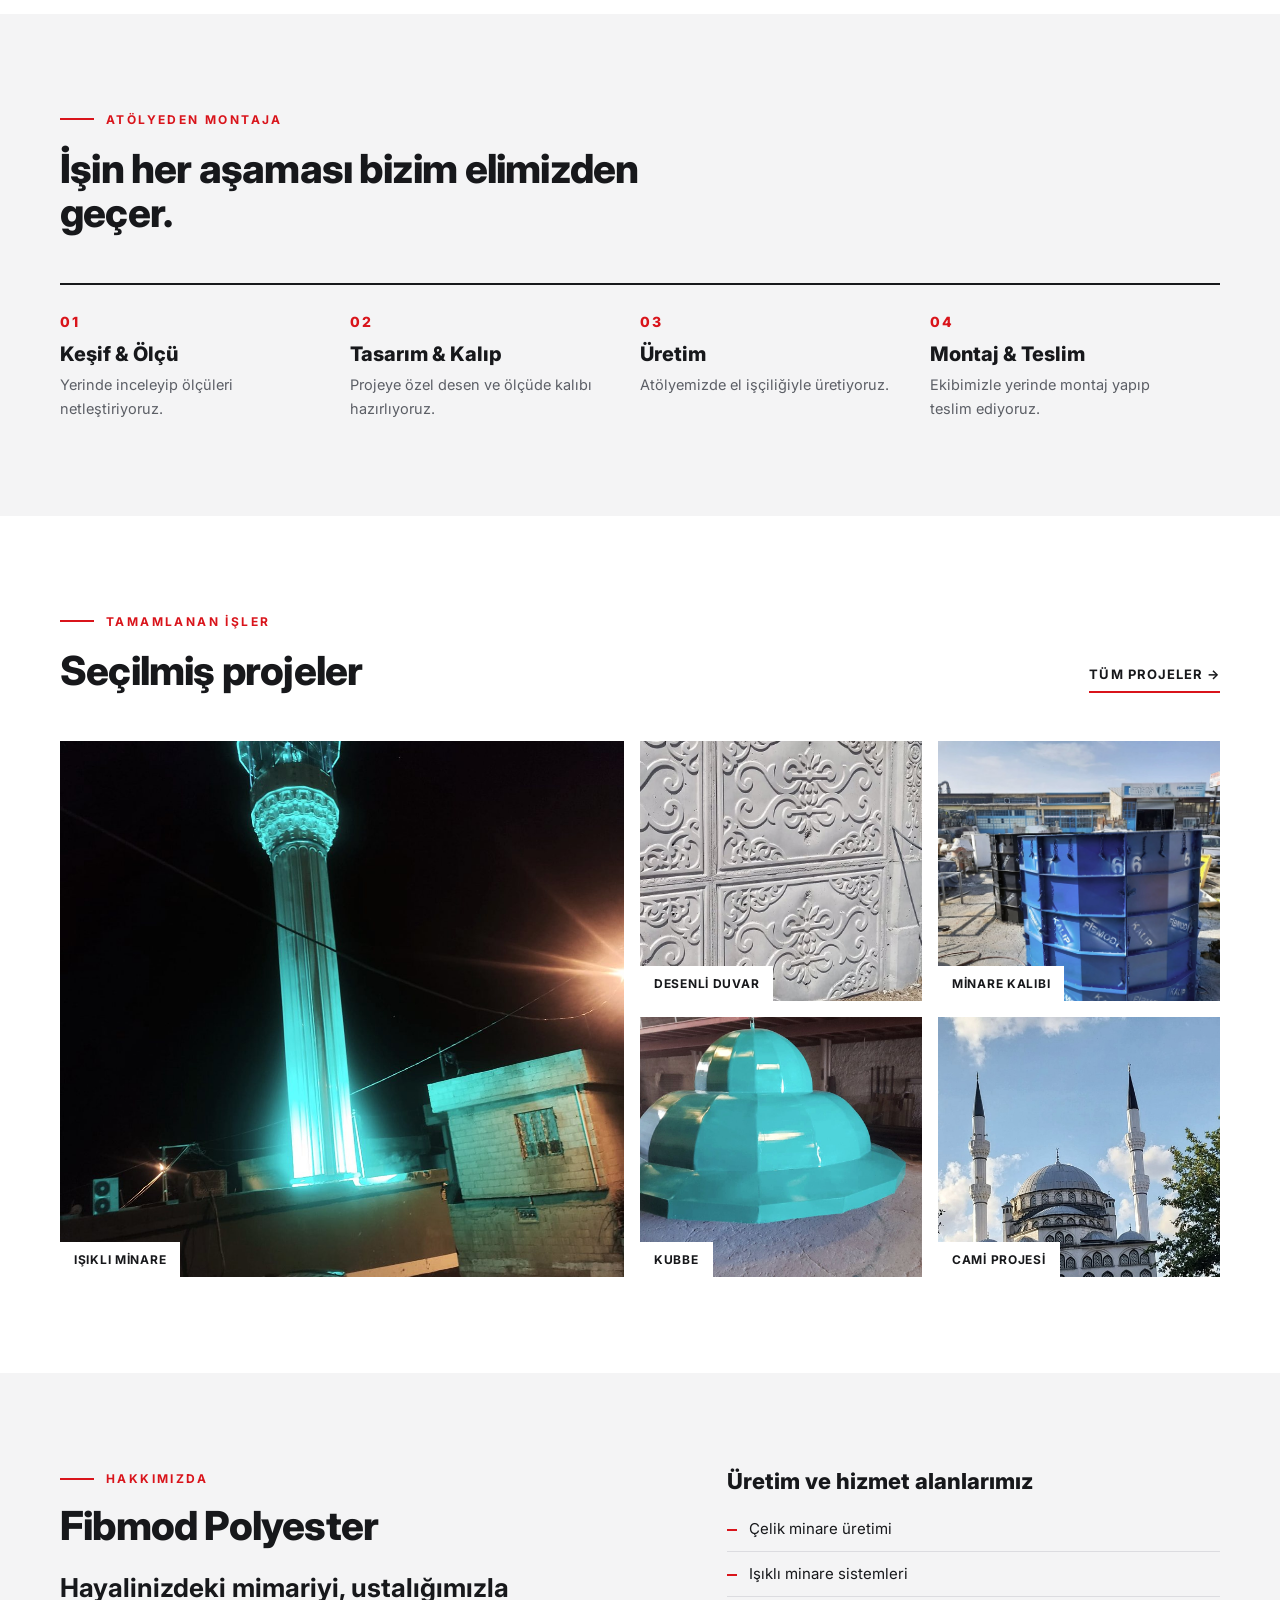
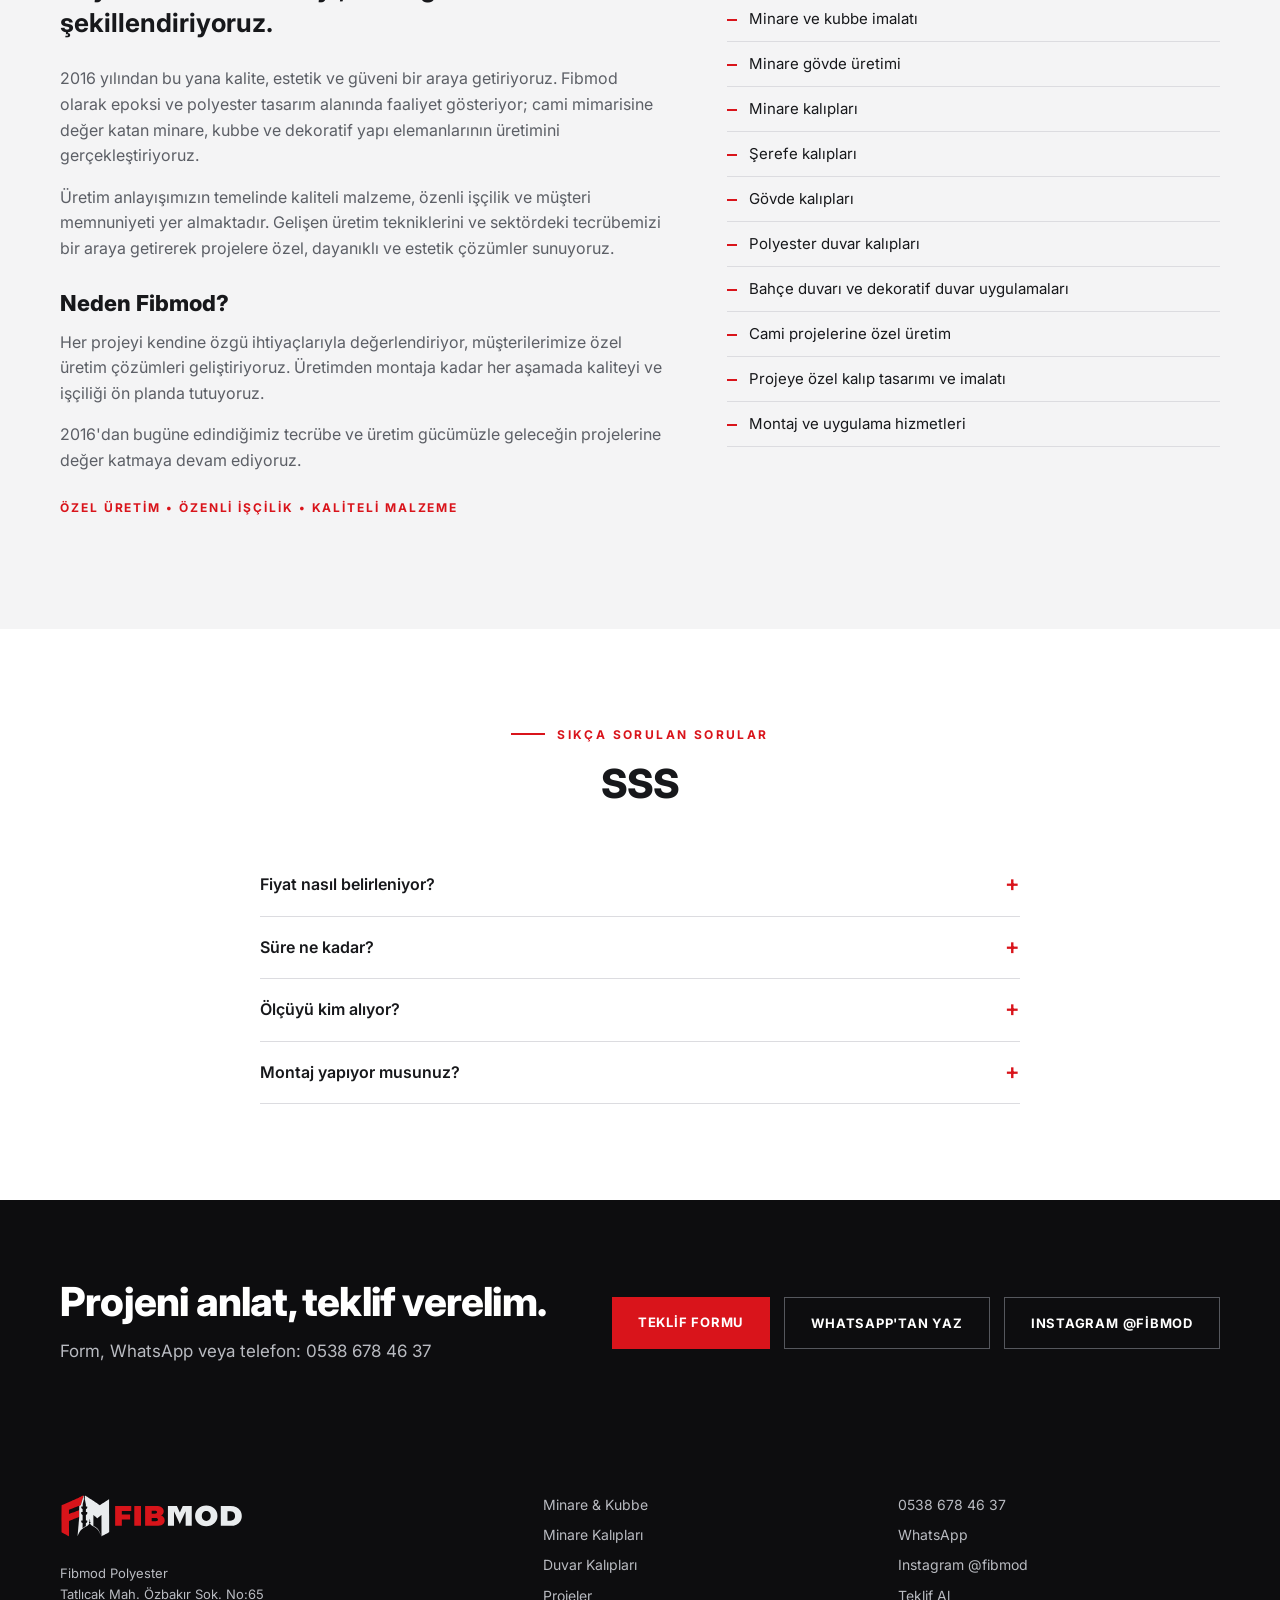
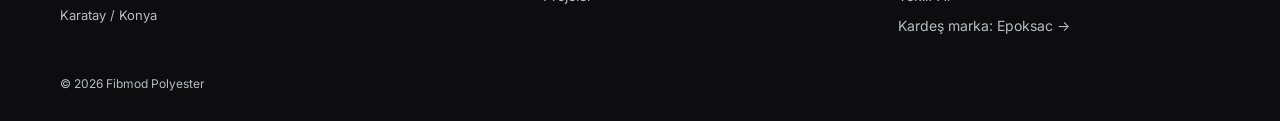
==== commit 3ffea9c9: "Add files via upload" ====
--- a/index.html
+++ b/index.html
@@ -57,10 +57,10 @@
 <div class="sec-h rv"><div><p class="eyebrow">Tamamlanan İşler</p><h2>Seçilmiş projeler</h2></div><a href="projeler.html">Tüm projeler →</a></div>
 <div class="feat rv">
 <div><img src="n368.jpg" alt="Işıklı minare" style="object-position:50% 35%" loading="lazy"><span>Işıklı minare</span></div>
-<div><img src="n254.jpg" alt="Desenli bahçe duvarı" style="object-position:50% 50%" loading="lazy"><span>Desenli duvar</span></div>
+<div><img src="n954.jpg" alt="Desenli bahçe duvarı" style="object-position:50% 50%" loading="lazy"><span>Desenli duvar</span></div>
 <div><img src="n131.jpg" alt="Çelik minare kalıbı" loading="lazy"><span>Minare kalıbı</span></div>
 <div><img src="n316.jpg" alt="Kubbe" loading="lazy"><span>Kubbe</span></div>
-<div><img src="n378.jpg" alt="Cami ve minareler" style="object-position:50% 40%" loading="lazy"><span>Cami projesi</span></div>
+<div><img src="n978.jpg" alt="Cami ve minareler" style="object-position:50% 40%" loading="lazy"><span>Cami projesi</span></div>
 </div></div></section>
 
 <section class="blk alt" id="hakkimizda"><div class="wrap ab rv">
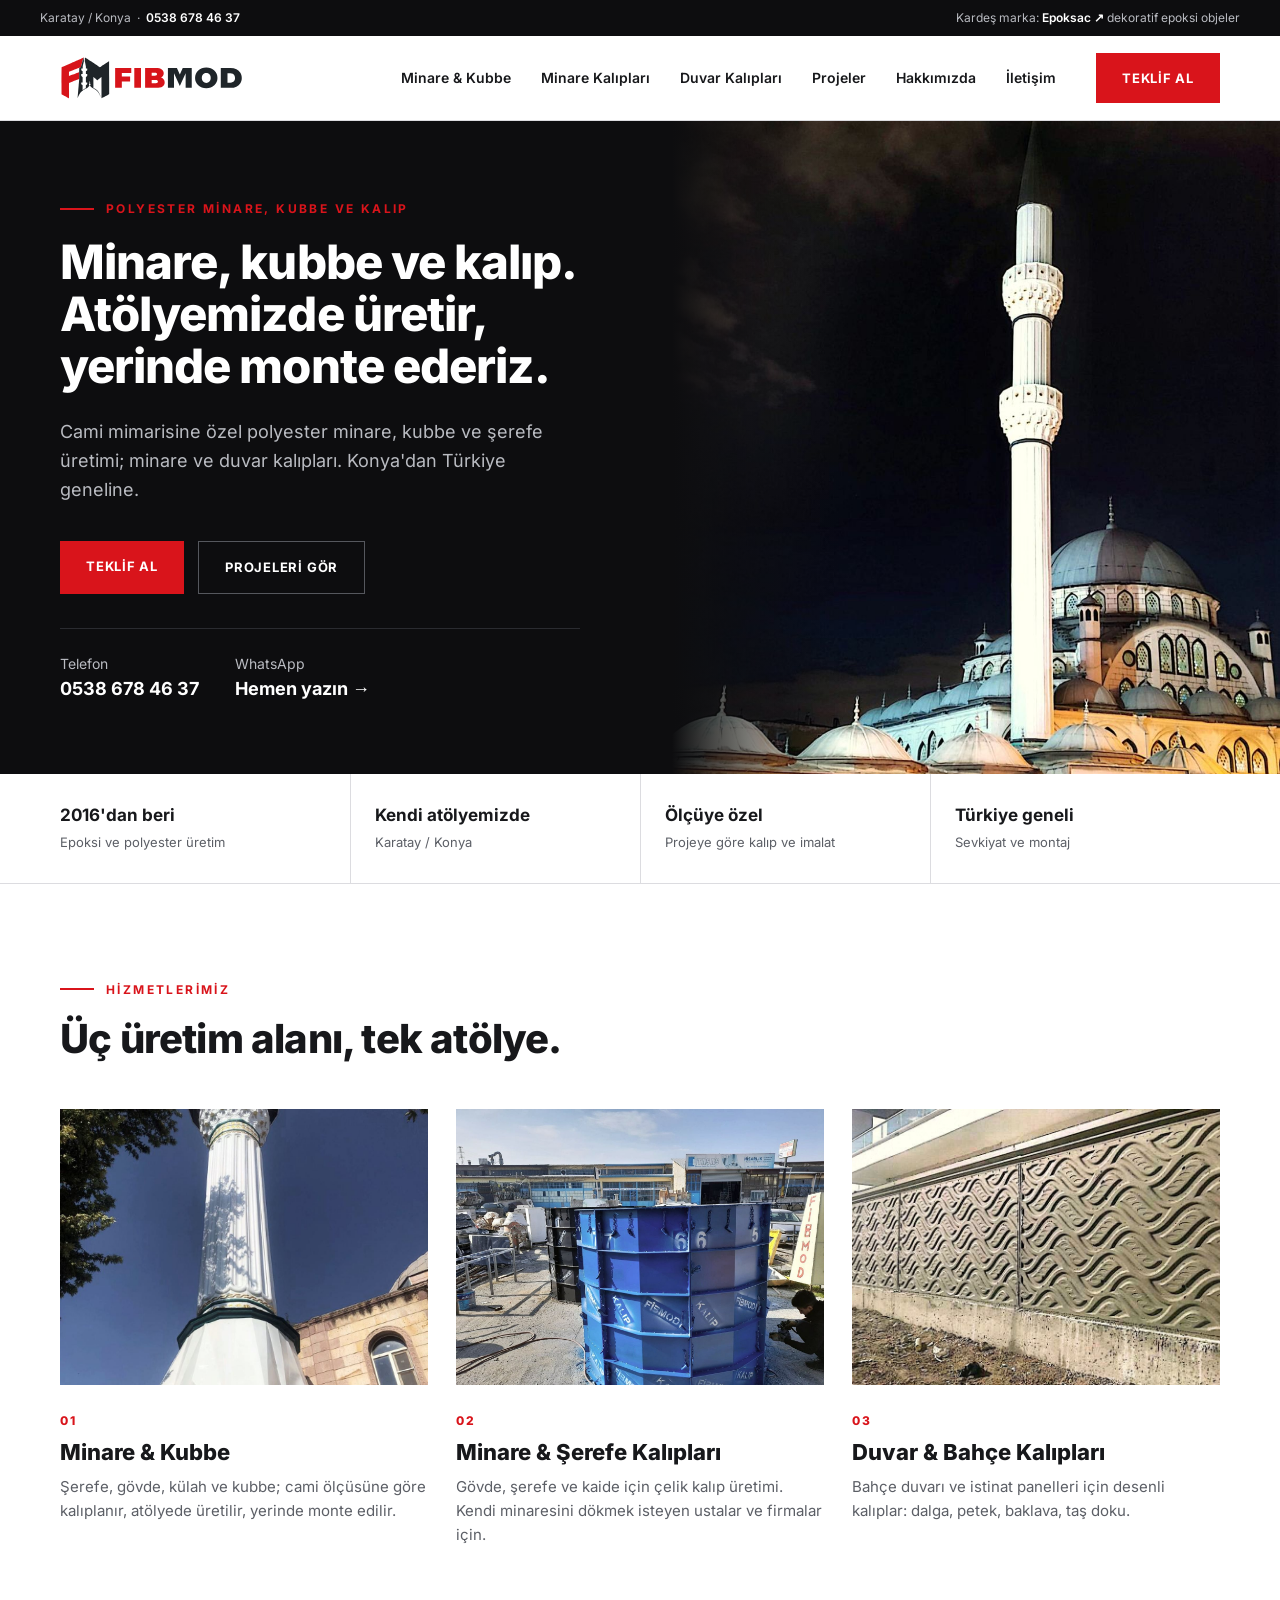
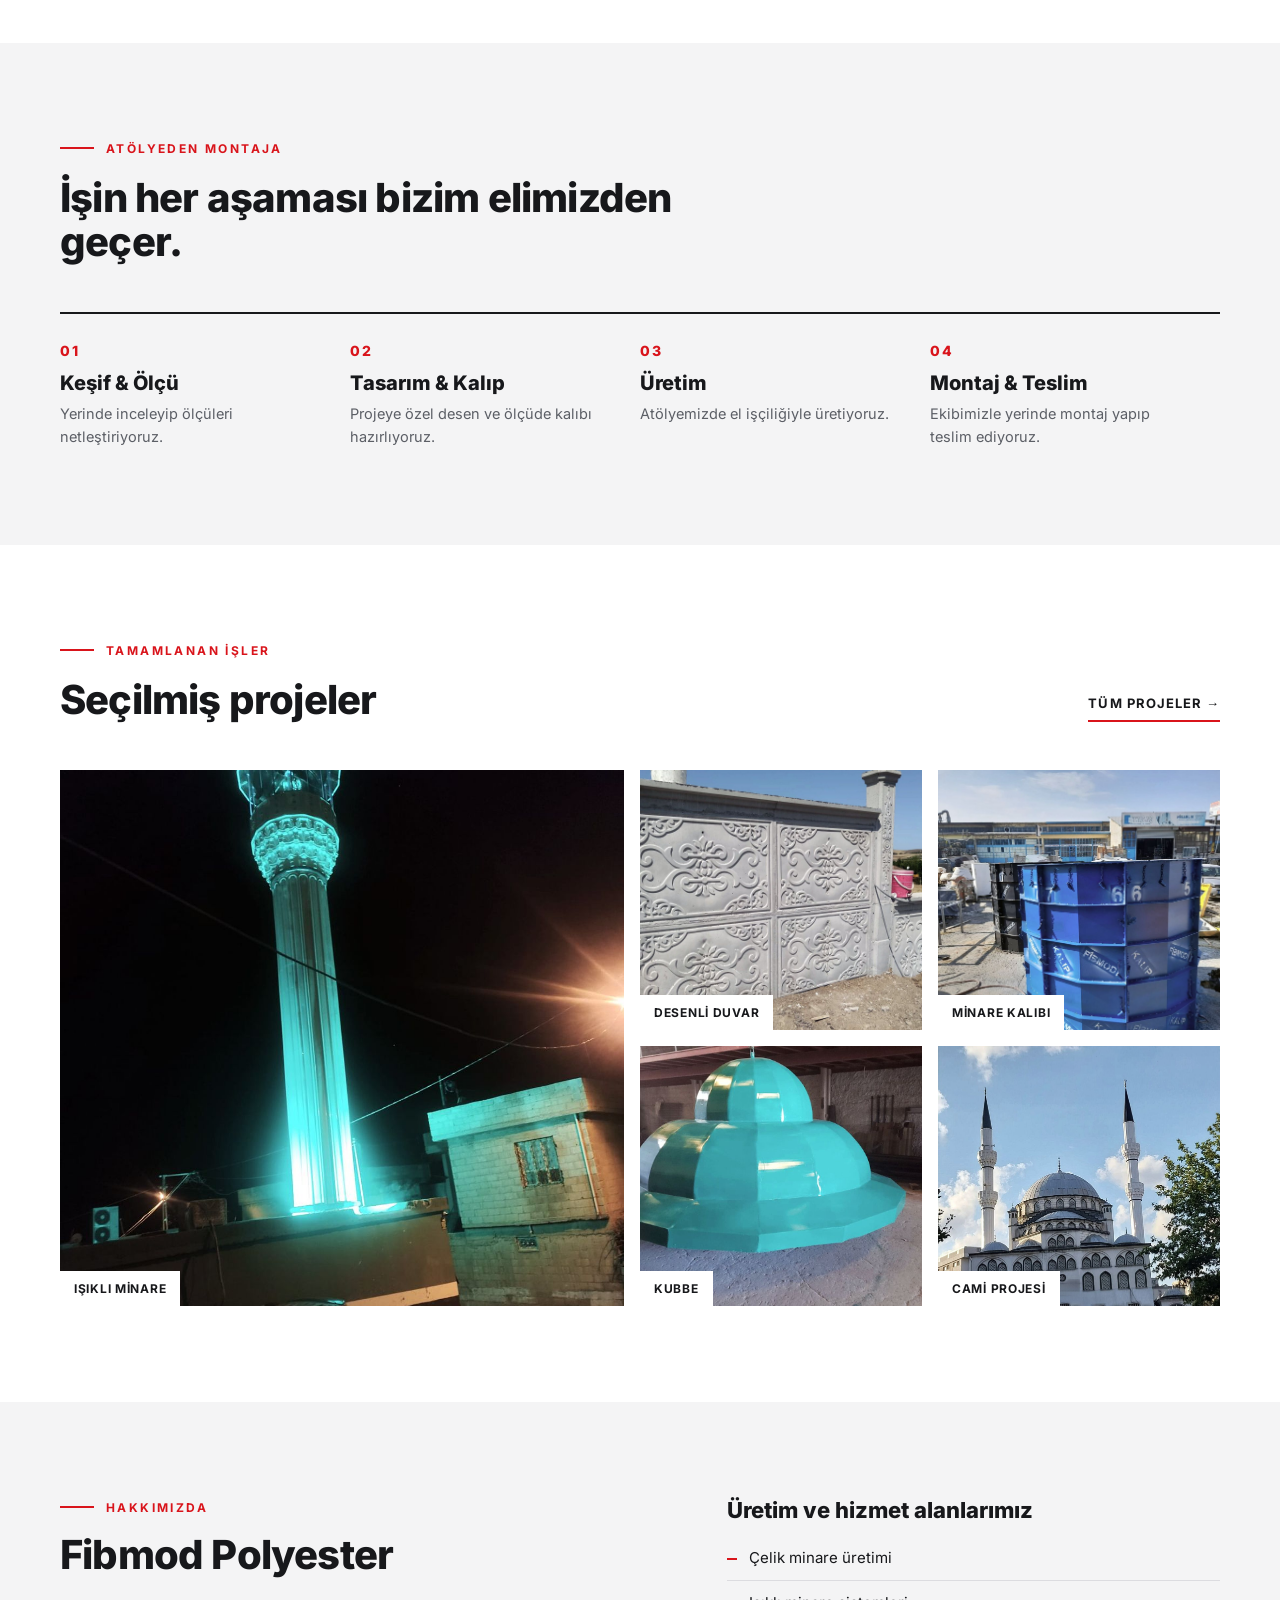
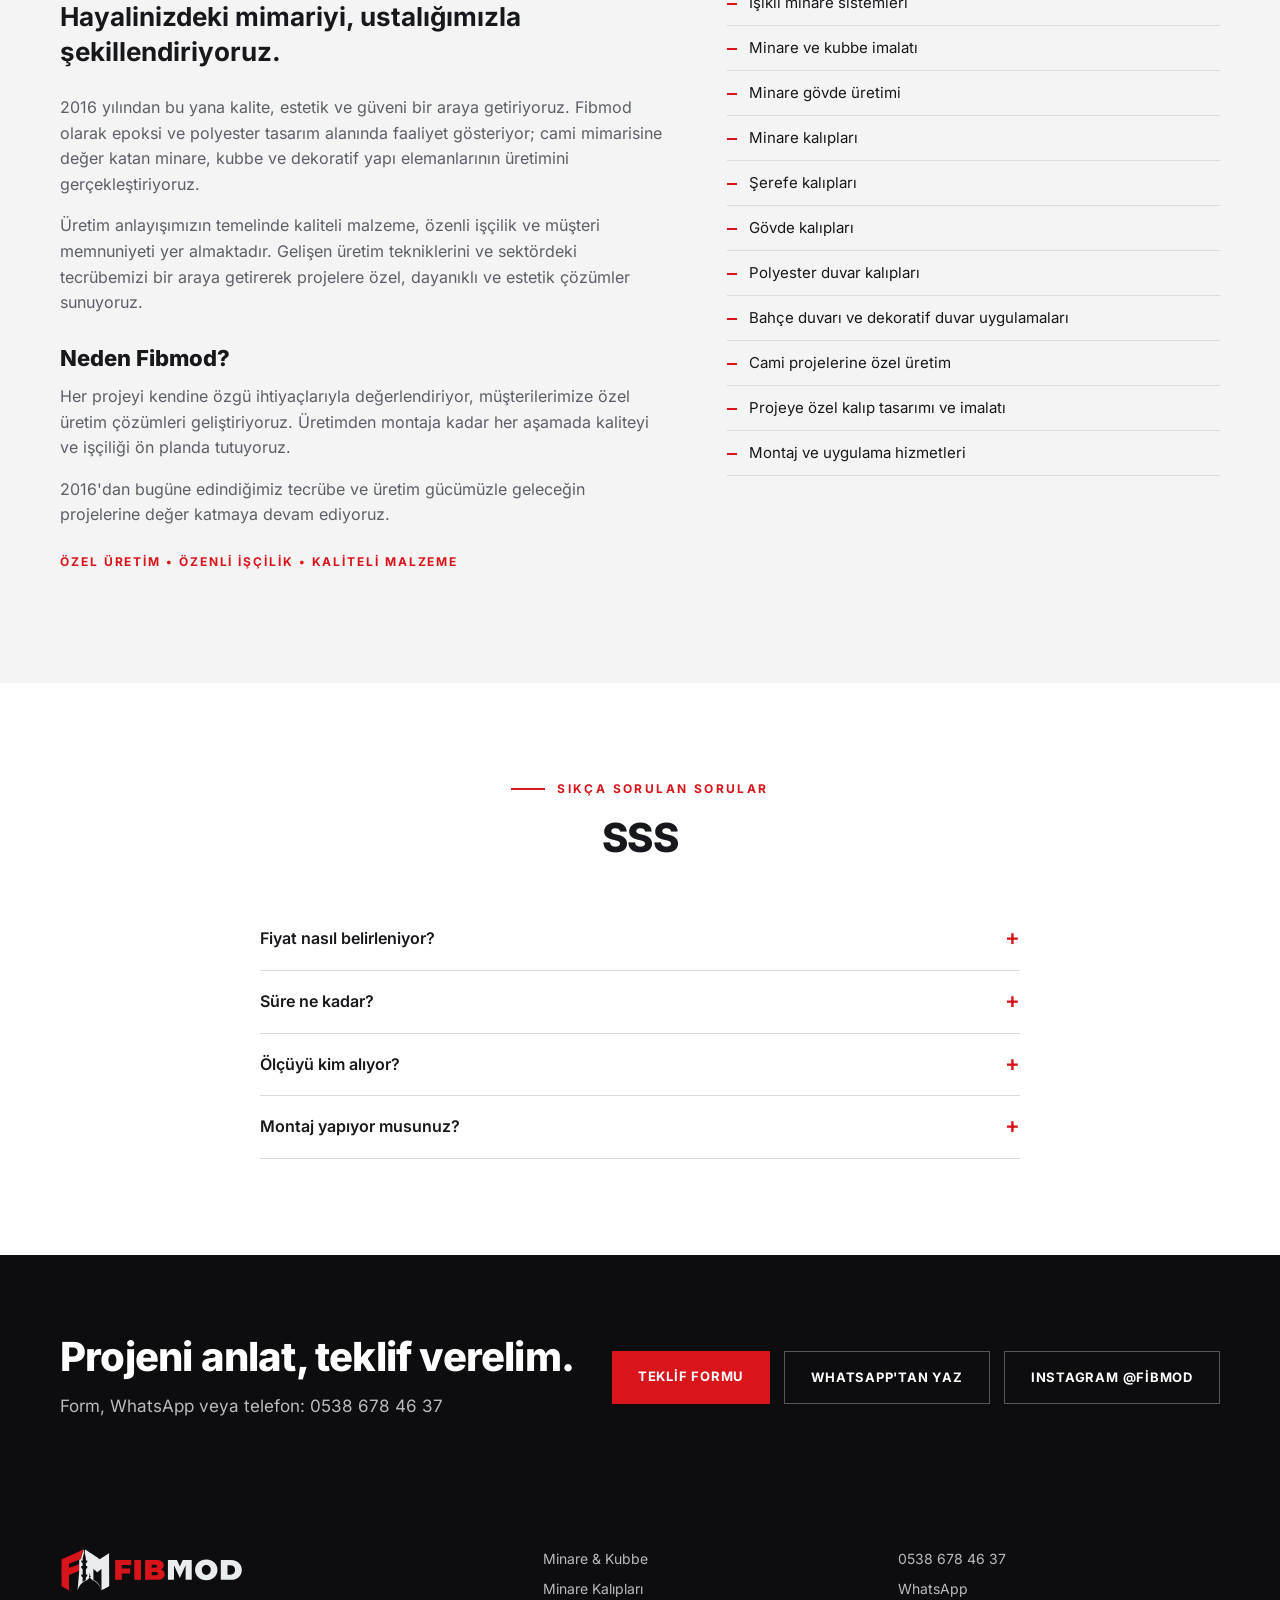
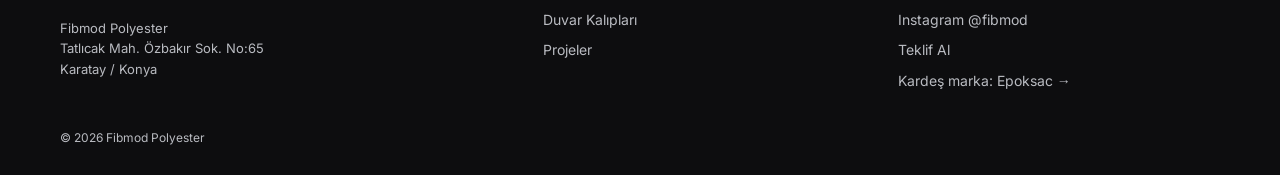
==== commit cefcece1: "Add files via upload" ====
--- a/index.html
+++ b/index.html
@@ -10,11 +10,18 @@
 <meta property="og:description" content="Fibmod Polyester: Konya'da minare, kubbe, minare kalıbı ve desenli duvar kalıbı üretimi, Türkiye geneli montaj.">
 <meta property="og:image" content="https://fibmod.epoksac.com/f031.jpg">
 <meta property="og:type" content="website">
+<meta name="theme-color" content="#17181b">
+<meta http-equiv="Content-Security-Policy" content="default-src 'self'; img-src 'self' data:; style-src 'self' 'unsafe-inline'; script-src 'self'; font-src 'self'; connect-src 'none'; object-src 'none'; base-uri 'self'; form-action 'none'">
+<meta name="referrer" content="strict-origin-when-cross-origin">
+<meta property="og:locale" content="tr_TR">
+<meta property="og:site_name" content="Fibmod Polyester">
+<meta name="twitter:card" content="summary_large_image">
+<meta name="twitter:title" content="Fibmod Polyester | Minare, Kubbe ve Kalıp Üretimi — Konya">
+<meta name="twitter:description" content="Fibmod Polyester: Konya'da minare, kubbe, minare kalıbı ve desenli duvar kalıbı üretimi, Türkiye geneli montaj.">
+<meta name="twitter:image" content="https://fibmod.epoksac.com/f031.jpg">
 <link rel="icon" type="image/svg+xml" href="favicon.svg">
-<link rel="preconnect" href="https://fonts.googleapis.com">
-<link rel="preconnect" href="https://fonts.gstatic.com" crossorigin>
-<link href="https://fonts.googleapis.com/css2?family=Inter:wght@400;500;600;700;800&display=swap" rel="stylesheet">
-<link rel="stylesheet" href="fibmod.css?v=6">
+<link rel="preload" href="inter-latin-wght-normal.woff2" as="font" type="font/woff2" crossorigin>
+<link rel="stylesheet" href="fibmod.css?v=7">
 <script type="application/ld+json">{"@context": "https://schema.org", "@type": "LocalBusiness", "name": "Fibmod Polyester", "description": "Minare, kubbe, minare kalıbı ve desenli duvar kalıbı üretimi ve montajı.", "url": "https://fibmod.epoksac.com/", "telephone": "+905386784637", "image": "https://fibmod.epoksac.com/f031.jpg", "address": {"@type": "PostalAddress", "streetAddress": "Tatlıcak Mah. Özbakır Sok. No:65", "addressLocality": "Karatay", "addressRegion": "Konya", "addressCountry": "TR"}, "areaServed": "TR", "sameAs": ["https://www.instagram.com/fibmod/"]}</script>
 </head>
 <body>
@@ -30,7 +37,7 @@
 <p class="sub">Cami mimarisine özel polyester minare, kubbe ve şerefe üretimi; minare ve duvar kalıpları. Konya'dan Türkiye geneline.</p>
 <div class="acts"><a class="btn btn-p" href="iletisim.html#teklif">Teklif Al</a><a class="btn btn-o" href="projeler.html">Projeleri Gör</a></div>
 <div class="hero-tel"><span>Telefon<b><a href="tel:+905386784637">0538 678 46 37</a></b></span><span>WhatsApp<b><a class="wa" href="#">Hemen yazın →</a></b></span></div></div>
-<div class="hero-p"><img src="f031.jpg" alt="Gece ışıklı minare ve kubbe" style="object-position:50% 42%"></div></section>
+<div class="hero-p"><img width="1051" height="1400" src="f031.jpg" alt="Gece ışıklı minare ve kubbe" style="object-position:50% 42%"></div></section>
 
 <div class="fact"><div class="wrap">
 <div><b>2016'dan beri</b><span>Epoksi ve polyester üretim</span></div><div><b>Kendi atölyemizde</b><span>Karatay / Konya</span></div>
@@ -39,9 +46,9 @@
 <section class="blk"><div class="wrap">
 <div class="sec-h rv"><div><p class="eyebrow">Hizmetlerimiz</p><h2>Üç üretim alanı, tek atölye.</h2></div></div>
 <div class="cards">
-<a class="card rv" href="minare-kubbe.html"><div class="ph"><img src="c029.jpg" alt="Minare" style="object-position:50% 30%" loading="lazy"></div><small>01</small><h3>Minare &amp; Kubbe</h3><p>Şerefe, gövde, külah ve kubbe; cami ölçüsüne göre kalıplanır, atölyede üretilir, yerinde monte edilir.</p></a>
-<a class="card rv" href="kaliplar.html"><div class="ph"><img src="n131.jpg" alt="Minare kalıbı" loading="lazy"></div><small>02</small><h3>Minare &amp; Şerefe Kalıpları</h3><p>Gövde, şerefe ve kaide için çelik kalıp üretimi. Kendi minaresini dökmek isteyen ustalar ve firmalar için.</p></a>
-<a class="card rv" href="duvar-kalip.html"><div class="ph"><img src="f160.jpg" alt="Dalga desenli duvar" style="object-position:80% 40%" loading="lazy"></div><small>03</small><h3>Duvar &amp; Bahçe Kalıpları</h3><p>Bahçe duvarı ve istinat panelleri için desenli kalıplar: dalga, petek, baklava, taş doku.</p></a>
+<a class="card rv" href="minare-kubbe.html"><div class="ph"><img width="1050" height="1400" src="c029.jpg" alt="Minare" style="object-position:50% 30%" loading="lazy"></div><small>01</small><h3>Minare &amp; Kubbe</h3><p>Şerefe, gövde, külah ve kubbe; cami ölçüsüne göre kalıplanır, atölyede üretilir, yerinde monte edilir.</p></a>
+<a class="card rv" href="kaliplar.html"><div class="ph"><img width="1400" height="1050" src="n131.jpg" alt="Minare kalıbı" loading="lazy"></div><small>02</small><h3>Minare &amp; Şerefe Kalıpları</h3><p>Gövde, şerefe ve kaide için çelik kalıp üretimi. Kendi minaresini dökmek isteyen ustalar ve firmalar için.</p></a>
+<a class="card rv" href="duvar-kalip.html"><div class="ph"><img width="960" height="576" src="f160.jpg" alt="Dalga desenli duvar" style="object-position:80% 40%" loading="lazy"></div><small>03</small><h3>Duvar &amp; Bahçe Kalıpları</h3><p>Bahçe duvarı ve istinat panelleri için desenli kalıplar: dalga, petek, baklava, taş doku.</p></a>
 </div></div></section>
 
 <section class="blk alt"><div class="wrap">
@@ -56,11 +63,11 @@
 <section class="blk"><div class="wrap">
 <div class="sec-h rv"><div><p class="eyebrow">Tamamlanan İşler</p><h2>Seçilmiş projeler</h2></div><a href="projeler.html">Tüm projeler →</a></div>
 <div class="feat rv">
-<div><img src="n368.jpg" alt="Işıklı minare" style="object-position:50% 35%" loading="lazy"><span>Işıklı minare</span></div>
-<div><img src="n954.jpg" alt="Desenli bahçe duvarı" style="object-position:50% 50%" loading="lazy"><span>Desenli duvar</span></div>
-<div><img src="n131.jpg" alt="Çelik minare kalıbı" loading="lazy"><span>Minare kalıbı</span></div>
-<div><img src="n316.jpg" alt="Kubbe" loading="lazy"><span>Kubbe</span></div>
-<div><img src="n978.jpg" alt="Cami ve minareler" style="object-position:50% 40%" loading="lazy"><span>Cami projesi</span></div>
+<div><img width="1043" height="1400" src="n368.jpg" alt="Işıklı minare" style="object-position:50% 35%" loading="lazy"><span>Işıklı minare</span></div>
+<div><img width="1200" height="1200" src="n954.jpg" alt="Desenli bahçe duvarı" style="object-position:50% 50%" loading="lazy"><span>Desenli duvar</span></div>
+<div><img width="1400" height="1050" src="n131.jpg" alt="Çelik minare kalıbı" loading="lazy"><span>Minare kalıbı</span></div>
+<div><img width="1400" height="787" src="n316.jpg" alt="Kubbe" loading="lazy"><span>Kubbe</span></div>
+<div><img width="1125" height="1400" src="n978.jpg" alt="Cami ve minareler" style="object-position:50% 40%" loading="lazy"><span>Cami projesi</span></div>
 </div></div></section>
 
 <section class="blk alt" id="hakkimizda"><div class="wrap ab rv">
@@ -86,6 +93,6 @@
 <div><a href="tel:+905386784637">0538 678 46 37</a><a class="wa" href="#">WhatsApp</a><a href="https://www.instagram.com/fibmod/" target="_blank" rel="noopener">Instagram @fibmod</a><a href="iletisim.html#teklif">Teklif Al</a><a href="https://www.epoksac.com.tr/" rel="noopener">Kardeş marka: Epoksac →</a></div>
 </div><div class="wrap cp">© <span id="yr"></span> Fibmod Polyester</div></footer>
 <div class="lb" id="lb"><img alt=""></div>
-<script src="fibmod.js?v=6"></script>
+<script src="fibmod.js?v=7"></script>
 </body>
 </html>
--- a/fibmod.css
+++ b/fibmod.css
@@ -1,3 +1,5 @@
+@font-face{font-family:"Inter";font-style:normal;font-weight:100 900;font-display:swap;src:url(inter-latin-ext-wght-normal.woff2) format("woff2");unicode-range:U+0100-02BA,U+02BD-02C5,U+02C7-02CC,U+02CE-02D7,U+02DD-02FF,U+0304,U+0308,U+0329,U+1D00-1DBF,U+1E00-1E9F,U+1EF2-1EFF,U+2020,U+20A0-20AB,U+20AD-20C0,U+2113,U+2C60-2C7F,U+A720-A7FF}
+@font-face{font-family:"Inter";font-style:normal;font-weight:100 900;font-display:swap;src:url(inter-latin-wght-normal.woff2) format("woff2");unicode-range:U+0000-00FF,U+0131,U+0152-0153,U+02BB-02BC,U+02C6,U+02DA,U+02DC,U+0304,U+0308,U+0329,U+2000-206F,U+20AC,U+2122,U+2191,U+2193,U+2212,U+2215,U+FEFF,U+FFFD}
 
 :root{--bg:#fff;--bg2:#f4f4f5;--ink:#17181b;--soft:#5c5f66;--acc:#d9141b;--line:#dcdce0;--serif:"Inter",-apple-system,"Segoe UI",sans-serif;--sans:"Inter",-apple-system,"Segoe UI",sans-serif}
 *{box-sizing:border-box}html{scroll-behavior:smooth}
